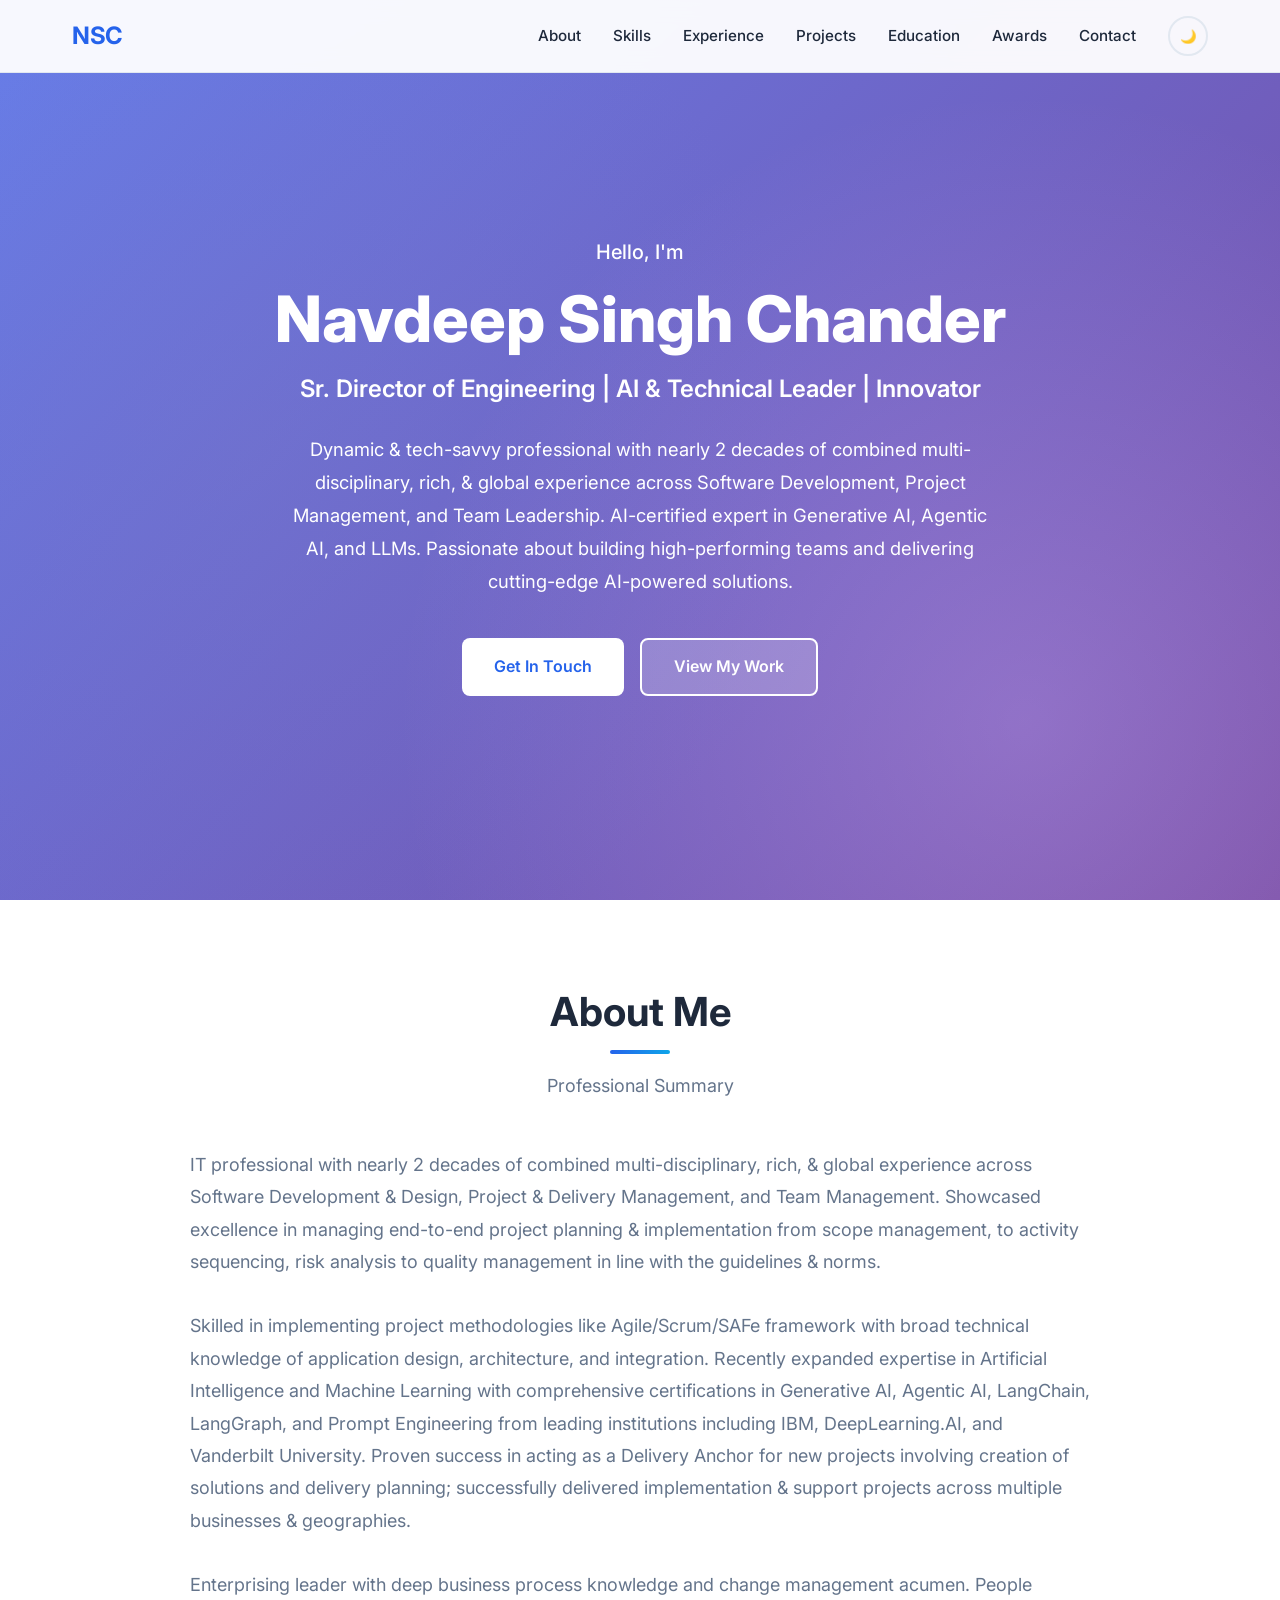
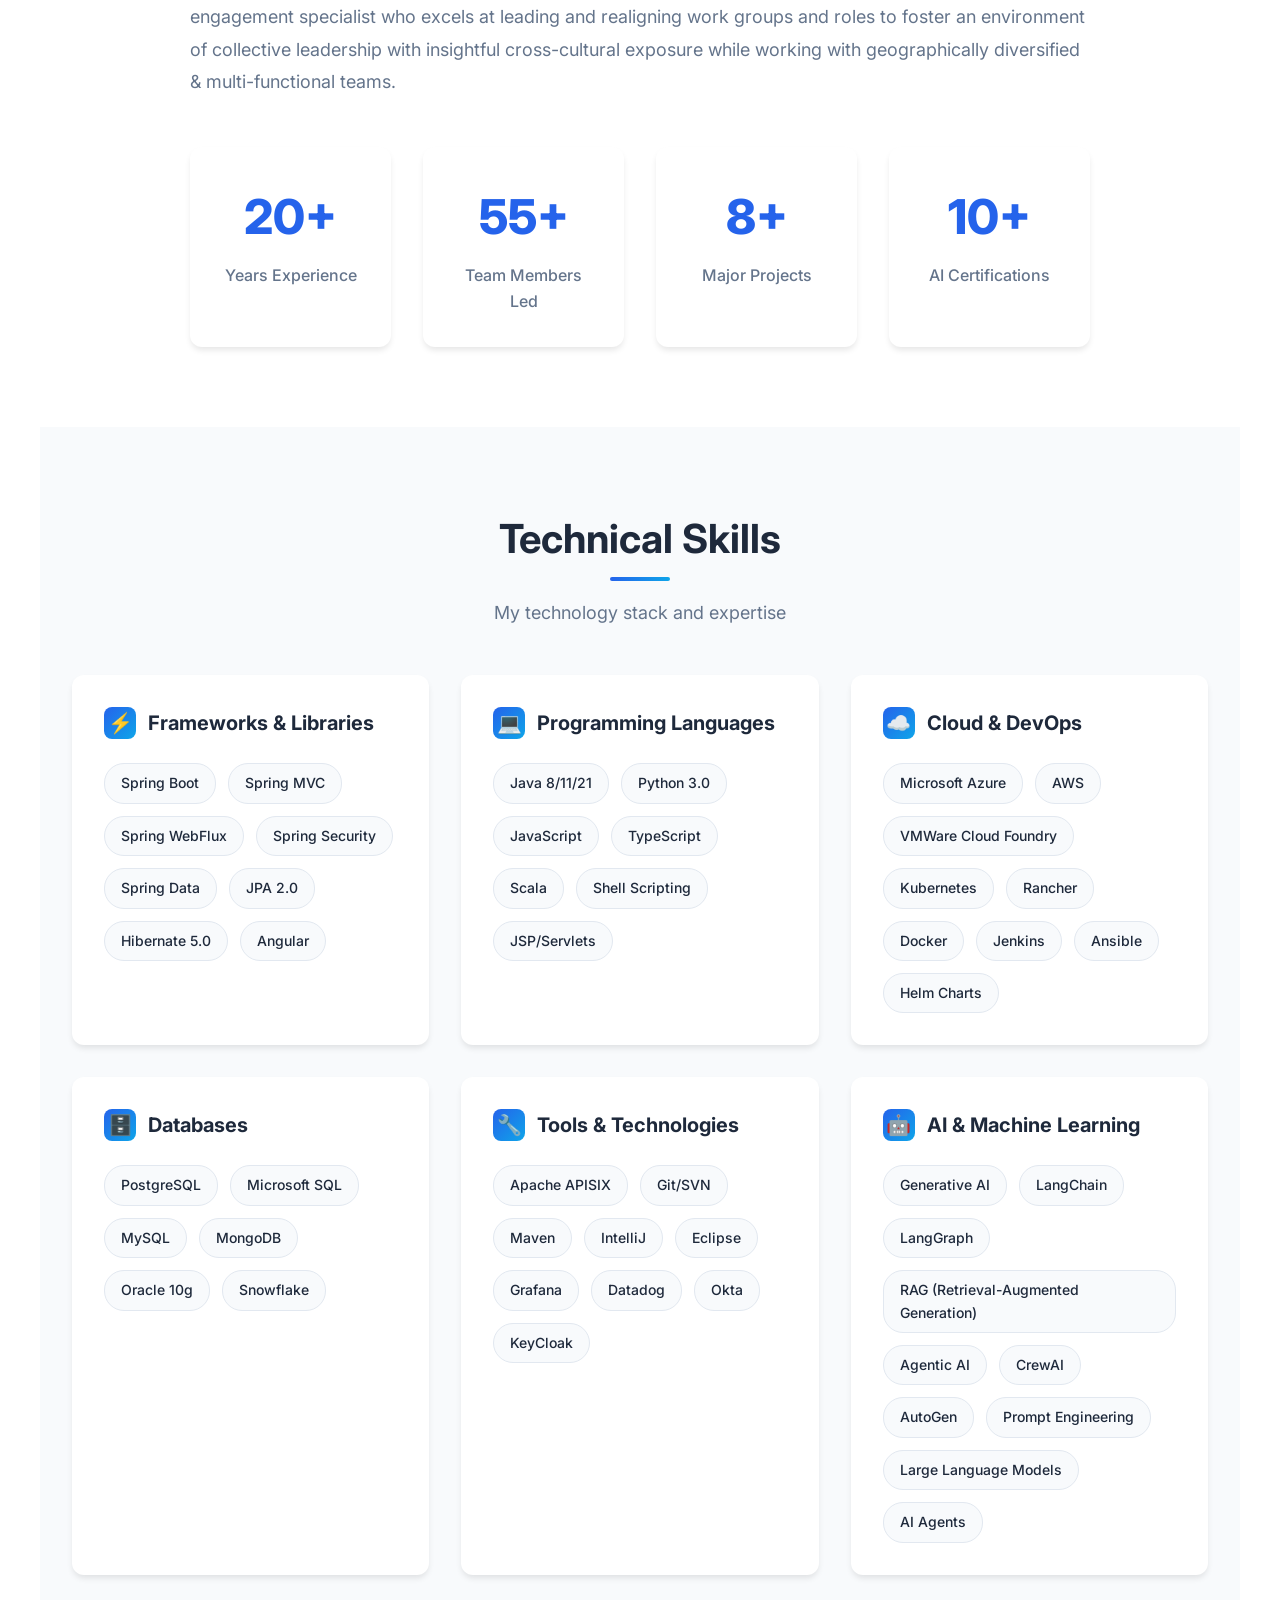
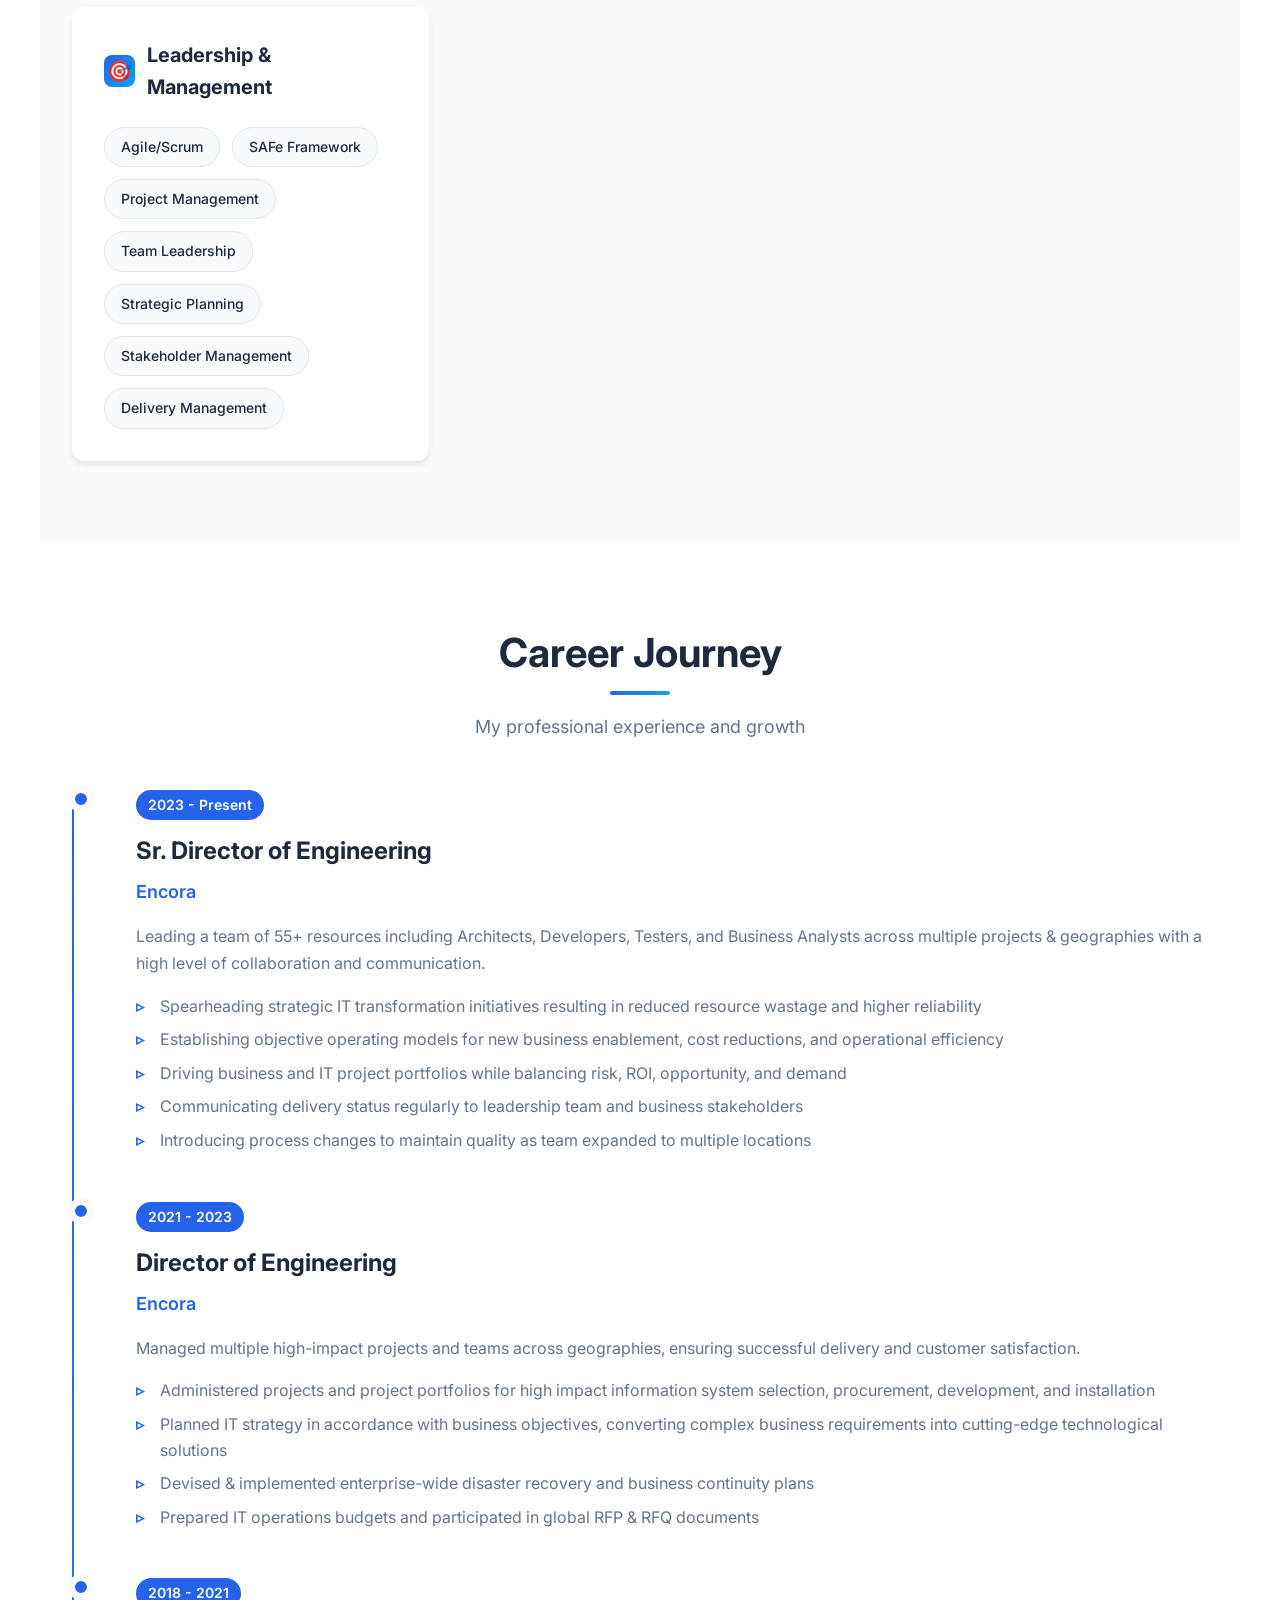
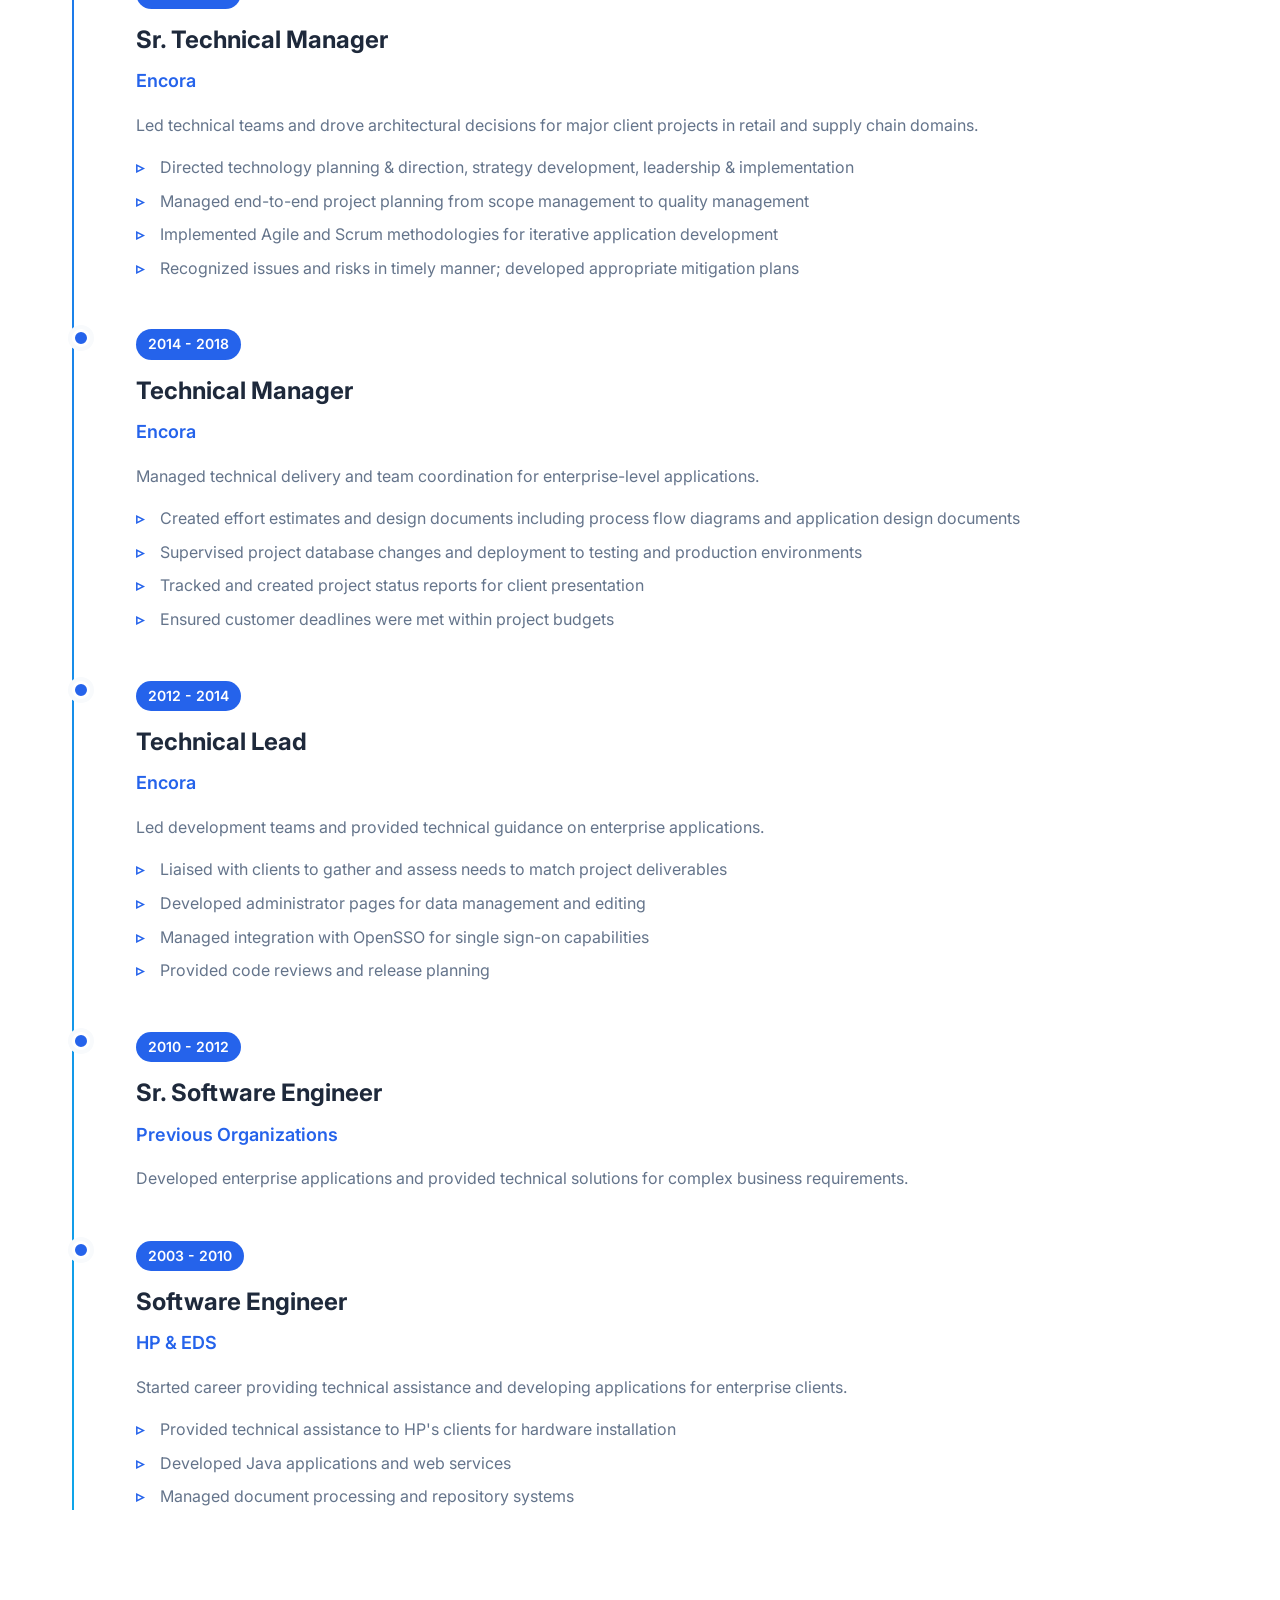
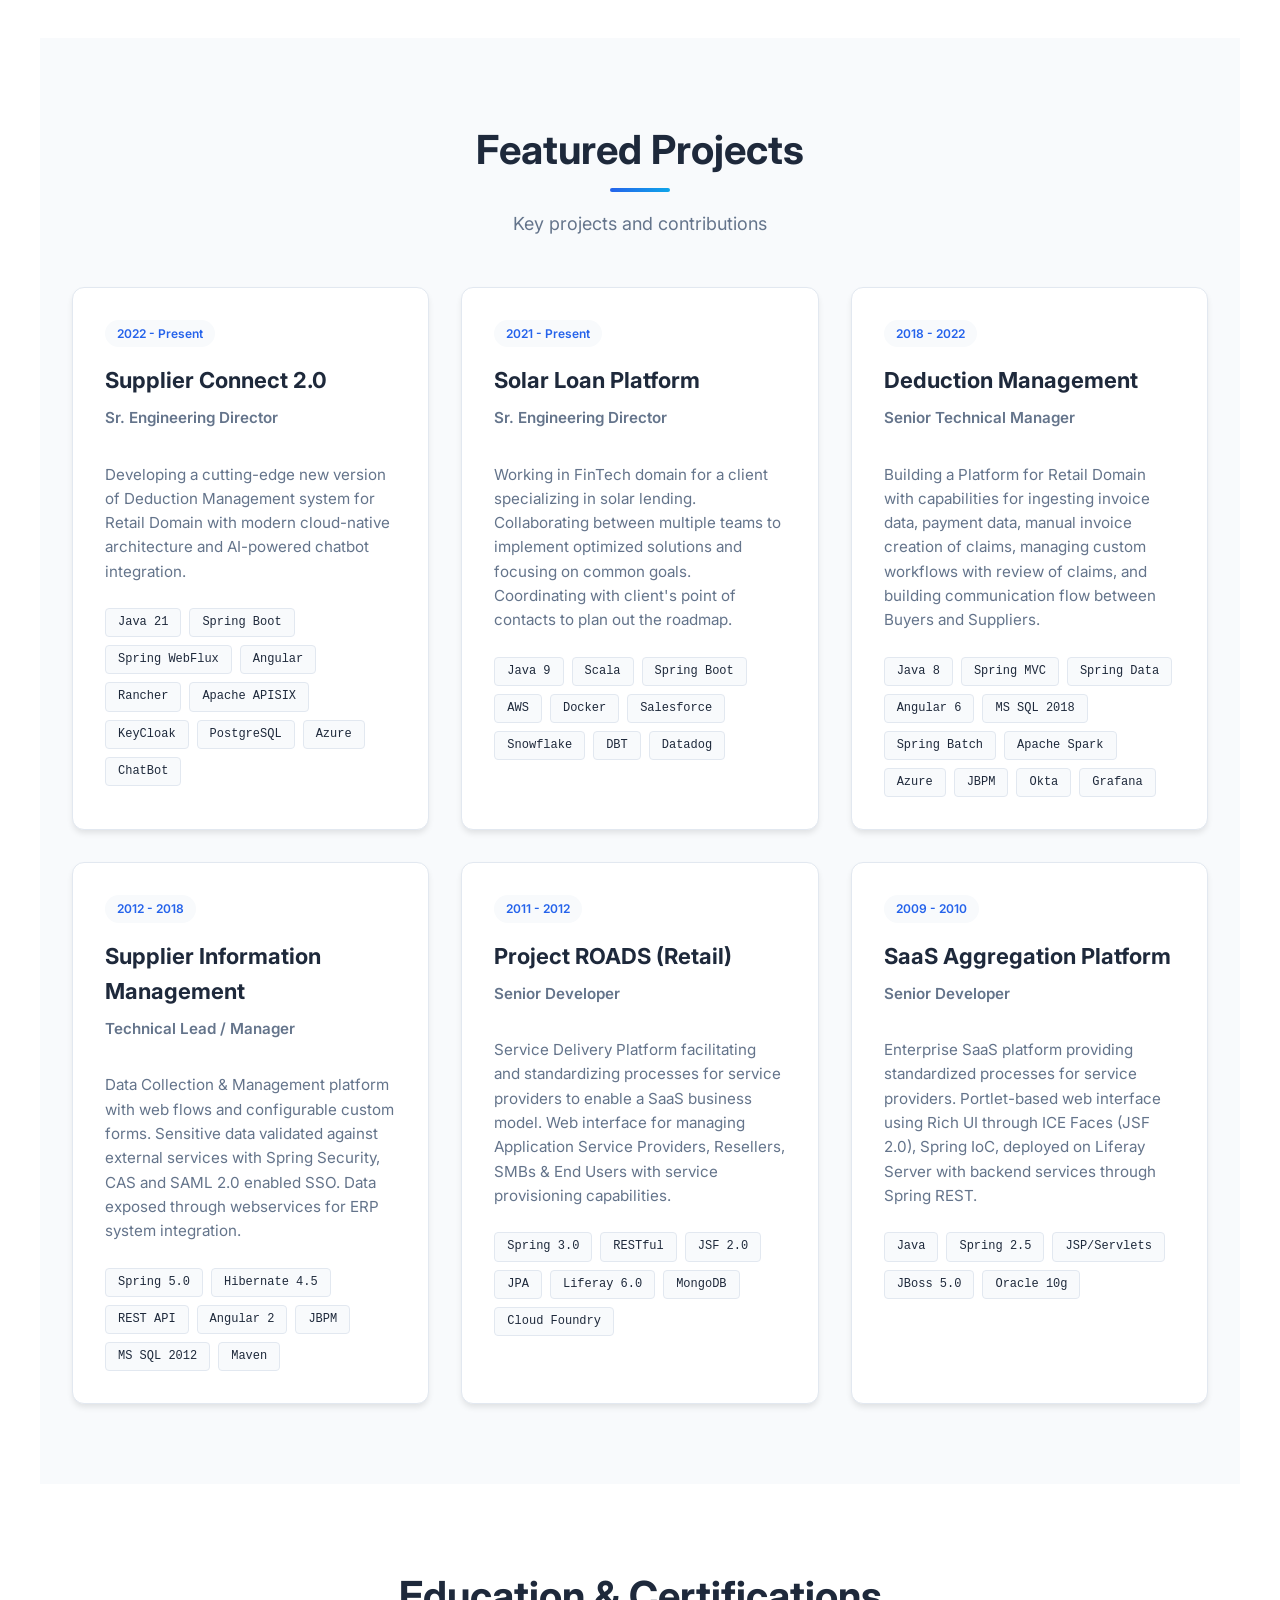
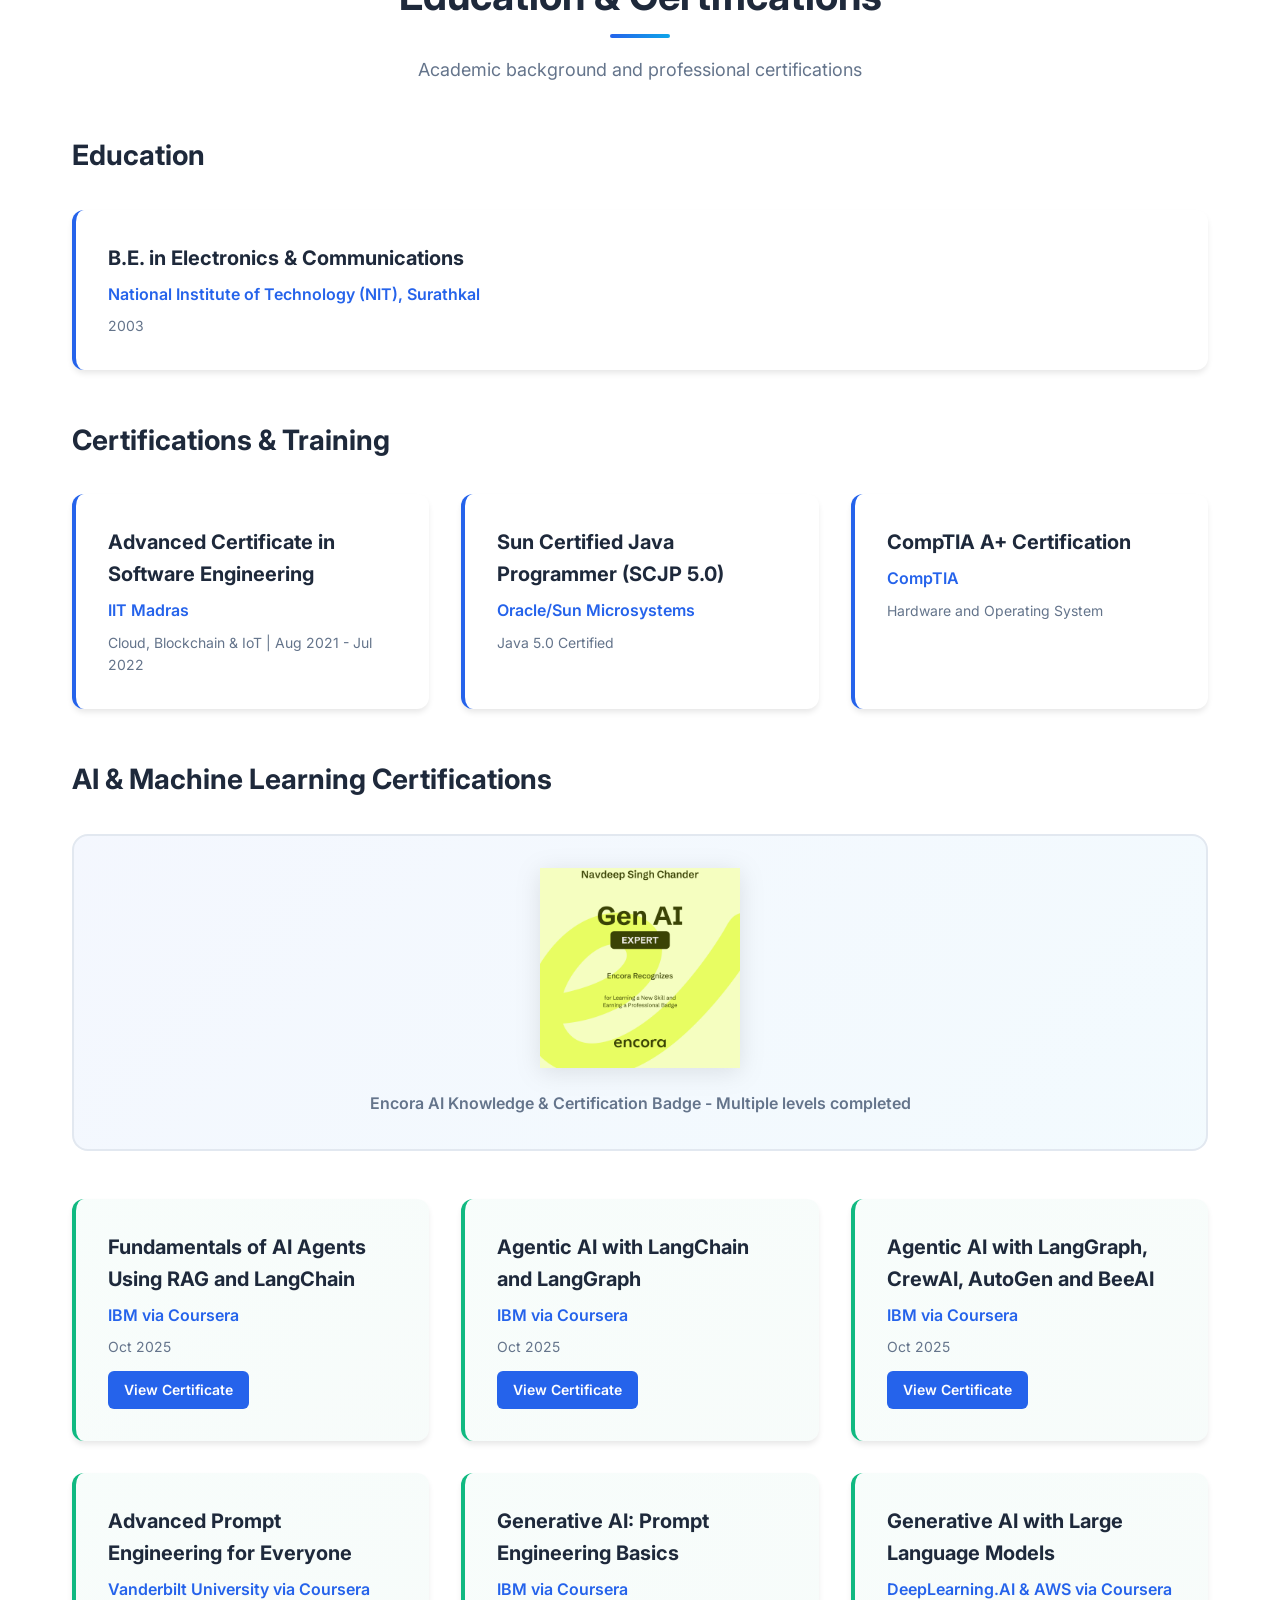
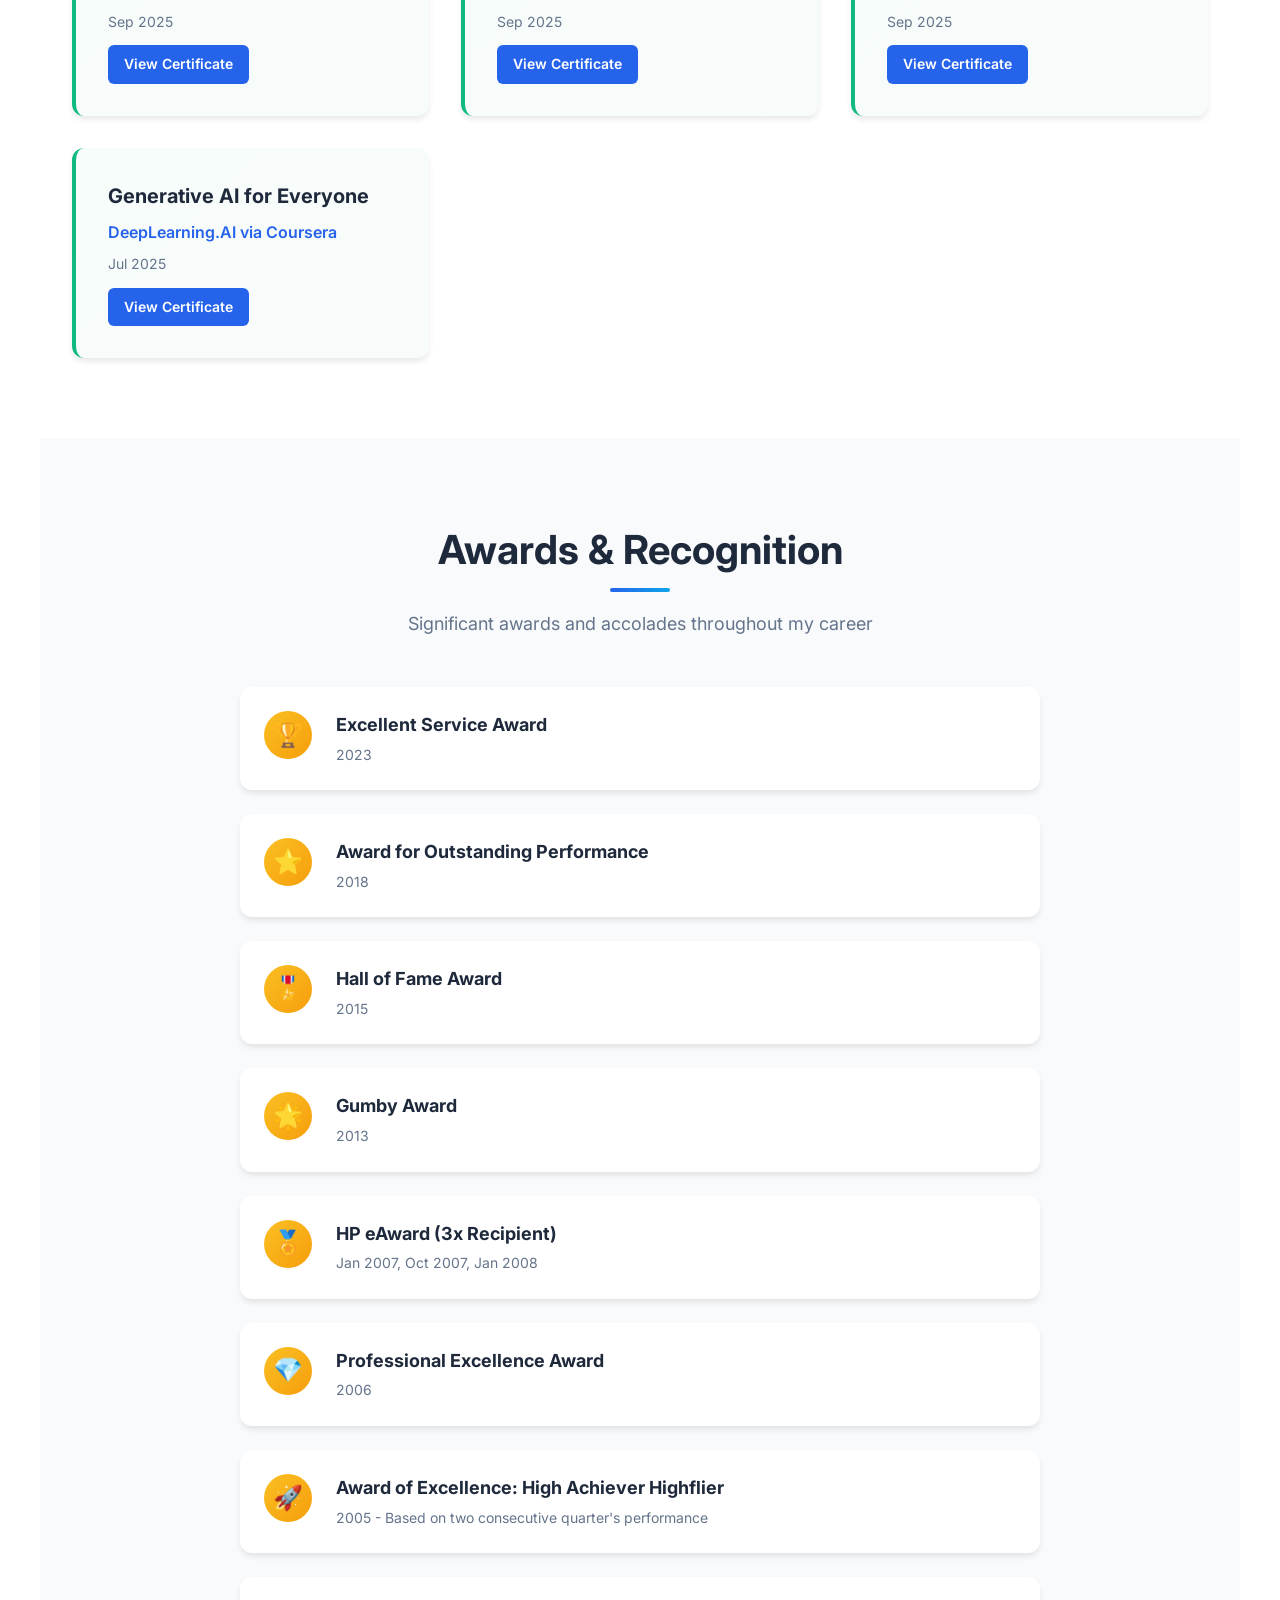
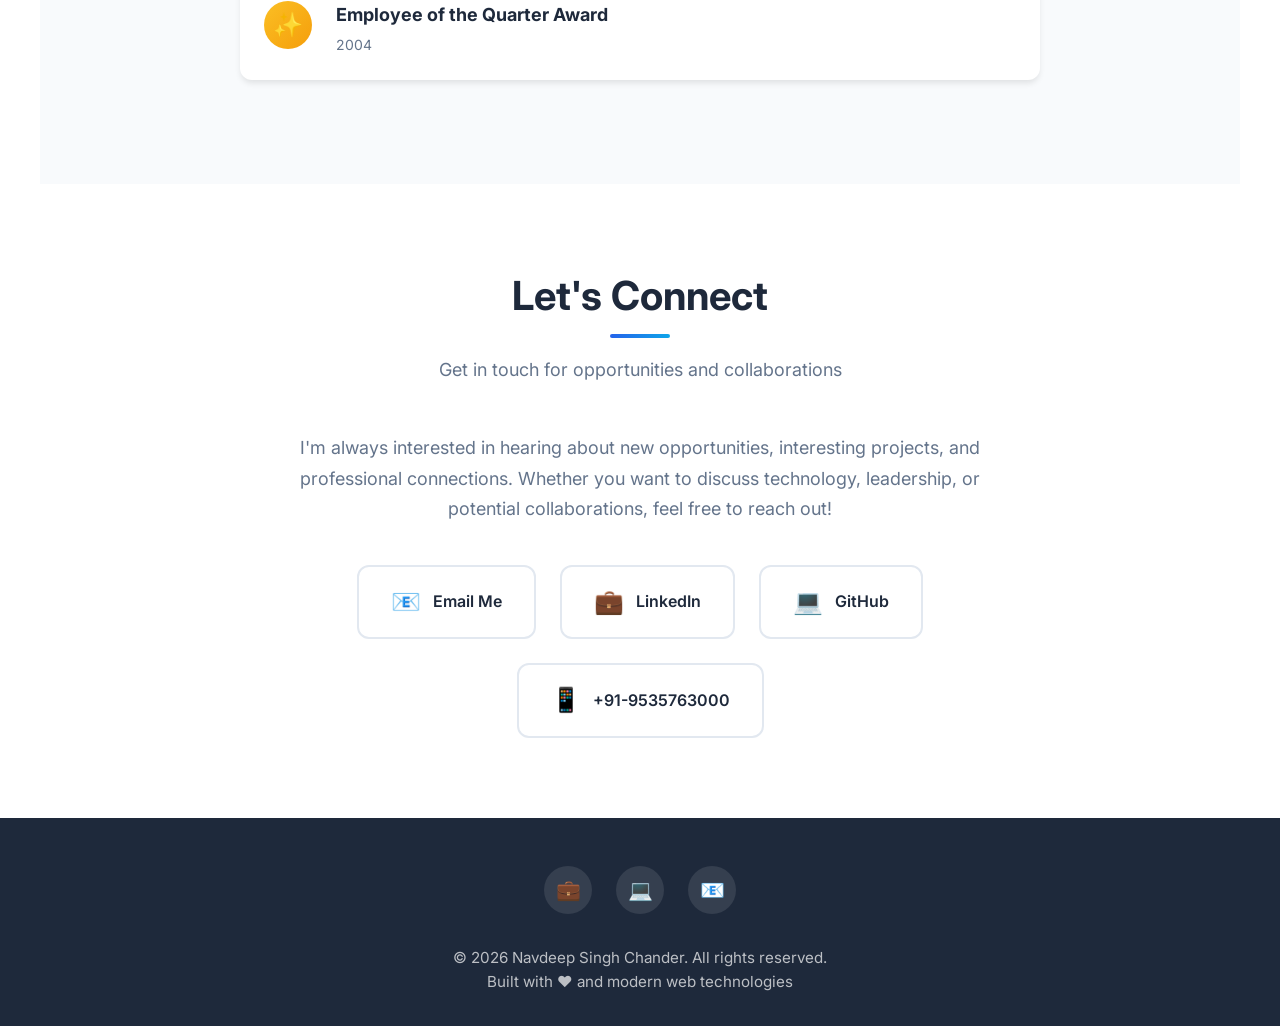
==== index.html @ ff4ab5f6 "Added" ====
<!DOCTYPE html>
<html lang="en">
<head>
    <meta charset="UTF-8">
    <meta name="viewport" content="width=device-width, initial-scale=1.0">
    <meta name="description" content="Navdeep Singh Chander - Sr. Director of Engineering with 20+ years of experience in Software Development, Project Management, and Team Leadership">
    <meta name="keywords" content="Navdeep Singh Chander, Software Engineering, Project Management, Java, Spring Boot, Cloud Architecture, Team Leadership">
    <meta name="author" content="Navdeep Singh Chander">
    <meta property="og:title" content="Navdeep Singh Chander - Sr. Director of Engineering">
    <meta property="og:description" content="IT professional with nearly 2 decades of combined multi-disciplinary, rich, & global experience">
    <meta property="og:type" content="website">
    <meta property="og:url" content="https://nchand02.github.io/bio/">
    
    <title>Navdeep Singh Chander | Sr. Director of Engineering</title>
    
    <!-- Google Fonts -->
    <link rel="preconnect" href="https://fonts.googleapis.com">
    <link rel="preconnect" href="https://fonts.gstatic.com" crossorigin>
    <link href="https://fonts.googleapis.com/css2?family=Inter:wght@400;500;600;700;800&display=swap" rel="stylesheet">
    
    <!-- Styles -->
    <link rel="stylesheet" href="styles.css">
    
    <!-- Favicon -->
    <link rel="icon" type="image/svg+xml" href="data:image/svg+xml,<svg xmlns='http://www.w3.org/2000/svg' viewBox='0 0 100 100'><text y='.9em' font-size='90'>👨‍💻</text></svg>">
</head>
<body>
    <!-- Navigation -->
    <nav class="navbar">
        <div class="nav-container">
            <a href="#home" class="nav-brand">NSC</a>
            <ul class="nav-menu">
                <li><a href="#about" class="nav-link">About</a></li>
                <li><a href="#skills" class="nav-link">Skills</a></li>
                <li><a href="#experience" class="nav-link">Experience</a></li>
                <li><a href="#projects" class="nav-link">Projects</a></li>
                <li><a href="#education" class="nav-link">Education</a></li>
                <li><a href="#awards" class="nav-link">Awards</a></li>
                <li><a href="#contact" class="nav-link">Contact</a></li>
                <li><button class="theme-toggle" aria-label="Toggle dark mode">🌙</button></li>
            </ul>
            <button class="mobile-menu-toggle" aria-label="Toggle mobile menu">☰</button>
        </div>
    </nav>

    <!-- Hero Section -->
    <section id="home" class="hero">
        <div class="hero-content">
            <p class="hero-greeting">Hello, I'm</p>
            <h1 class="hero-title">Navdeep Singh Chander</h1>
            <p class="hero-subtitle">Sr. Director of Engineering | AI & Technical Leader | Innovator</p>
            <p class="hero-description">
                Dynamic & tech-savvy professional with nearly 2 decades of combined multi-disciplinary, rich, & global experience across Software Development, Project Management, and Team Leadership. AI-certified expert in Generative AI, Agentic AI, and LLMs. Passionate about building high-performing teams and delivering cutting-edge AI-powered solutions.
            </p>
            <div class="hero-cta">
                <a href="#contact" class="btn btn-primary">Get In Touch</a>
                <a href="#projects" class="btn btn-secondary">View My Work</a>
            </div>
        </div>
    </section>

    <!-- About Section -->
    <section id="about" class="section">
        <div class="section-header">
            <h2 class="section-title">About Me</h2>
            <p class="section-subtitle">Professional Summary</p>
        </div>
        <div class="about-content">
            <p class="about-text">
                IT professional with nearly 2 decades of combined multi-disciplinary, rich, & global experience across Software Development & Design, Project & Delivery Management, and Team Management. Showcased excellence in managing end-to-end project planning & implementation from scope management, to activity sequencing, risk analysis to quality management in line with the guidelines & norms.
            </p>
            <p class="about-text">
                Skilled in implementing project methodologies like Agile/Scrum/SAFe framework with broad technical knowledge of application design, architecture, and integration. Recently expanded expertise in Artificial Intelligence and Machine Learning with comprehensive certifications in Generative AI, Agentic AI, LangChain, LangGraph, and Prompt Engineering from leading institutions including IBM, DeepLearning.AI, and Vanderbilt University. Proven success in acting as a Delivery Anchor for new projects involving creation of solutions and delivery planning; successfully delivered implementation & support projects across multiple businesses & geographies.
            </p>
            <p class="about-text">
                Enterprising leader with deep business process knowledge and change management acumen. People engagement specialist who excels at leading and realigning work groups and roles to foster an environment of collective leadership with insightful cross-cultural exposure while working with geographically diversified & multi-functional teams.
            </p>
            
            <div class="stats-grid">
                <div class="stat-card">
                    <span class="stat-number">20+</span>
                    <span class="stat-label">Years Experience</span>
                </div>
                <div class="stat-card">
                    <span class="stat-number">55+</span>
                    <span class="stat-label">Team Members Led</span>
                </div>
                <div class="stat-card">
                    <span class="stat-number">8+</span>
                    <span class="stat-label">Major Projects</span>
                </div>
                <div class="stat-card">
                    <span class="stat-number">10+</span>
                    <span class="stat-label">AI Certifications</span>
                </div>
            </div>
        </div>
    </section>

    <!-- Skills Section -->
    <section id="skills" class="section section-alt">
        <div class="section-header">
            <h2 class="section-title">Technical Skills</h2>
            <p class="section-subtitle">My technology stack and expertise</p>
        </div>
        <div class="skills-grid">
            <div class="skill-category">
                <h3 class="skill-category-title">
                    <span class="skill-category-icon">⚡</span>
                    Frameworks & Libraries
                </h3>
                <div class="skill-list">
                    <span class="skill-tag">Spring Boot</span>
                    <span class="skill-tag">Spring MVC</span>
                    <span class="skill-tag">Spring WebFlux</span>
                    <span class="skill-tag">Spring Security</span>
                    <span class="skill-tag">Spring Data</span>
                    <span class="skill-tag">JPA 2.0</span>
                    <span class="skill-tag">Hibernate 5.0</span>
                    <span class="skill-tag">Angular</span>
                </div>
            </div>
            
            <div class="skill-category">
                <h3 class="skill-category-title">
                    <span class="skill-category-icon">💻</span>
                    Programming Languages
                </h3>
                <div class="skill-list">
                    <span class="skill-tag">Java 8/11/21</span>
                    <span class="skill-tag">Python 3.0</span>
                    <span class="skill-tag">JavaScript</span>
                    <span class="skill-tag">TypeScript</span>
                    <span class="skill-tag">Scala</span>
                    <span class="skill-tag">Shell Scripting</span>
                    <span class="skill-tag">JSP/Servlets</span>
                </div>
            </div>
            
            <div class="skill-category">
                <h3 class="skill-category-title">
                    <span class="skill-category-icon">☁️</span>
                    Cloud & DevOps
                </h3>
                <div class="skill-list">
                    <span class="skill-tag">Microsoft Azure</span>
                    <span class="skill-tag">AWS</span>
                    <span class="skill-tag">VMWare Cloud Foundry</span>
                    <span class="skill-tag">Kubernetes</span>
                    <span class="skill-tag">Rancher</span>
                    <span class="skill-tag">Docker</span>
                    <span class="skill-tag">Jenkins</span>
                    <span class="skill-tag">Ansible</span>
                    <span class="skill-tag">Helm Charts</span>
                </div>
            </div>
            
            <div class="skill-category">
                <h3 class="skill-category-title">
                    <span class="skill-category-icon">🗄️</span>
                    Databases
                </h3>
                <div class="skill-list">
                    <span class="skill-tag">PostgreSQL</span>
                    <span class="skill-tag">Microsoft SQL</span>
                    <span class="skill-tag">MySQL</span>
                    <span class="skill-tag">MongoDB</span>
                    <span class="skill-tag">Oracle 10g</span>
                    <span class="skill-tag">Snowflake</span>
                </div>
            </div>
            
            <div class="skill-category">
                <h3 class="skill-category-title">
                    <span class="skill-category-icon">🔧</span>
                    Tools & Technologies
                </h3>
                <div class="skill-list">
                    <span class="skill-tag">Apache APISIX</span>
                    <span class="skill-tag">Git/SVN</span>
                    <span class="skill-tag">Maven</span>
                    <span class="skill-tag">IntelliJ</span>
                    <span class="skill-tag">Eclipse</span>
                    <span class="skill-tag">Grafana</span>
                    <span class="skill-tag">Datadog</span>
                    <span class="skill-tag">Okta</span>
                    <span class="skill-tag">KeyCloak</span>
                </div>
            </div>
            
            <div class="skill-category">
                <h3 class="skill-category-title">
                    <span class="skill-category-icon">🤖</span>
                    AI & Machine Learning
                </h3>
                <div class="skill-list">
                    <span class="skill-tag">Generative AI</span>
                    <span class="skill-tag">LangChain</span>
                    <span class="skill-tag">LangGraph</span>
                    <span class="skill-tag">RAG (Retrieval-Augmented Generation)</span>
                    <span class="skill-tag">Agentic AI</span>
                    <span class="skill-tag">CrewAI</span>
                    <span class="skill-tag">AutoGen</span>
                    <span class="skill-tag">Prompt Engineering</span>
                    <span class="skill-tag">Large Language Models</span>
                    <span class="skill-tag">AI Agents</span>
                </div>
            </div>
            
            <div class="skill-category">
                <h3 class="skill-category-title">
                    <span class="skill-category-icon">🎯</span>
                    Leadership & Management
                </h3>
                <div class="skill-list">
                    <span class="skill-tag">Agile/Scrum</span>
                    <span class="skill-tag">SAFe Framework</span>
                    <span class="skill-tag">Project Management</span>
                    <span class="skill-tag">Team Leadership</span>
                    <span class="skill-tag">Strategic Planning</span>
                    <span class="skill-tag">Stakeholder Management</span>
                    <span class="skill-tag">Delivery Management</span>
                </div>
            </div>
        </div>
    </section>

    <!-- Experience Section -->
    <section id="experience" class="section">
        <div class="section-header">
            <h2 class="section-title">Career Journey</h2>
            <p class="section-subtitle">My professional experience and growth</p>
        </div>
        <div class="experience-timeline">
            <div class="experience-item">
                <span class="experience-period">2023 - Present</span>
                <h3 class="experience-title">Sr. Director of Engineering</h3>
                <p class="experience-company">Encora</p>
                <p class="experience-description">
                    Leading a team of 55+ resources including Architects, Developers, Testers, and Business Analysts across multiple projects & geographies with a high level of collaboration and communication.
                </p>
                <ul class="experience-highlights">
                    <li>Spearheading strategic IT transformation initiatives resulting in reduced resource wastage and higher reliability</li>
                    <li>Establishing objective operating models for new business enablement, cost reductions, and operational efficiency</li>
                    <li>Driving business and IT project portfolios while balancing risk, ROI, opportunity, and demand</li>
                    <li>Communicating delivery status regularly to leadership team and business stakeholders</li>
                    <li>Introducing process changes to maintain quality as team expanded to multiple locations</li>
                </ul>
            </div>
            
            <div class="experience-item">
                <span class="experience-period">2021 - 2023</span>
                <h3 class="experience-title">Director of Engineering</h3>
                <p class="experience-company">Encora</p>
                <p class="experience-description">
                    Managed multiple high-impact projects and teams across geographies, ensuring successful delivery and customer satisfaction.
                </p>
                <ul class="experience-highlights">
                    <li>Administered projects and project portfolios for high impact information system selection, procurement, development, and installation</li>
                    <li>Planned IT strategy in accordance with business objectives, converting complex business requirements into cutting-edge technological solutions</li>
                    <li>Devised & implemented enterprise-wide disaster recovery and business continuity plans</li>
                    <li>Prepared IT operations budgets and participated in global RFP & RFQ documents</li>
                </ul>
            </div>
            
            <div class="experience-item">
                <span class="experience-period">2018 - 2021</span>
                <h3 class="experience-title">Sr. Technical Manager</h3>
                <p class="experience-company">Encora</p>
                <p class="experience-description">
                    Led technical teams and drove architectural decisions for major client projects in retail and supply chain domains.
                </p>
                <ul class="experience-highlights">
                    <li>Directed technology planning & direction, strategy development, leadership & implementation</li>
                    <li>Managed end-to-end project planning from scope management to quality management</li>
                    <li>Implemented Agile and Scrum methodologies for iterative application development</li>
                    <li>Recognized issues and risks in timely manner; developed appropriate mitigation plans</li>
                </ul>
            </div>
            
            <div class="experience-item">
                <span class="experience-period">2014 - 2018</span>
                <h3 class="experience-title">Technical Manager</h3>
                <p class="experience-company">Encora</p>
                <p class="experience-description">
                    Managed technical delivery and team coordination for enterprise-level applications.
                </p>
                <ul class="experience-highlights">
                    <li>Created effort estimates and design documents including process flow diagrams and application design documents</li>
                    <li>Supervised project database changes and deployment to testing and production environments</li>
                    <li>Tracked and created project status reports for client presentation</li>
                    <li>Ensured customer deadlines were met within project budgets</li>
                </ul>
            </div>
            
            <div class="experience-item">
                <span class="experience-period">2012 - 2014</span>
                <h3 class="experience-title">Technical Lead</h3>
                <p class="experience-company">Encora</p>
                <p class="experience-description">
                    Led development teams and provided technical guidance on enterprise applications.
                </p>
                <ul class="experience-highlights">
                    <li>Liaised with clients to gather and assess needs to match project deliverables</li>
                    <li>Developed administrator pages for data management and editing</li>
                    <li>Managed integration with OpenSSO for single sign-on capabilities</li>
                    <li>Provided code reviews and release planning</li>
                </ul>
            </div>
            
            <div class="experience-item">
                <span class="experience-period">2010 - 2012</span>
                <h3 class="experience-title">Sr. Software Engineer</h3>
                <p class="experience-company">Previous Organizations</p>
                <p class="experience-description">
                    Developed enterprise applications and provided technical solutions for complex business requirements.
                </p>
            </div>
            
            <div class="experience-item">
                <span class="experience-period">2003 - 2010</span>
                <h3 class="experience-title">Software Engineer</h3>
                <p class="experience-company">HP & EDS</p>
                <p class="experience-description">
                    Started career providing technical assistance and developing applications for enterprise clients.
                </p>
                <ul class="experience-highlights">
                    <li>Provided technical assistance to HP's clients for hardware installation</li>
                    <li>Developed Java applications and web services</li>
                    <li>Managed document processing and repository systems</li>
                </ul>
            </div>
        </div>
    </section>

    <!-- Projects Section -->
    <section id="projects" class="section section-alt">
        <div class="section-header">
            <h2 class="section-title">Featured Projects</h2>
            <p class="section-subtitle">Key projects and contributions</p>
        </div>
        <div class="projects-grid">
            <div class="project-card">
                <div class="project-header">
                    <span class="project-period">2022 - Present</span>
                    <h3 class="project-title">Supplier Connect 2.0</h3>
                    <p class="project-role">Sr. Engineering Director</p>
                </div>
                <div class="project-description">
                    Developing a cutting-edge new version of Deduction Management system for Retail Domain with modern cloud-native architecture and AI-powered chatbot integration.
                </div>
                <div class="project-tech">
                    <span class="tech-badge">Java 21</span>
                    <span class="tech-badge">Spring Boot</span>
                    <span class="tech-badge">Spring WebFlux</span>
                    <span class="tech-badge">Angular</span>
                    <span class="tech-badge">Rancher</span>
                    <span class="tech-badge">Apache APISIX</span>
                    <span class="tech-badge">KeyCloak</span>
                    <span class="tech-badge">PostgreSQL</span>
                    <span class="tech-badge">Azure</span>
                    <span class="tech-badge">ChatBot</span>
                </div>
            </div>
            
            <div class="project-card">
                <div class="project-header">
                    <span class="project-period">2021 - Present</span>
                    <h3 class="project-title">Solar Loan Platform</h3>
                    <p class="project-role">Sr. Engineering Director</p>
                </div>
                <div class="project-description">
                    Working in FinTech domain for a client specializing in solar lending. Collaborating between multiple teams to implement optimized solutions and focusing on common goals. Coordinating with client's point of contacts to plan out the roadmap.
                </div>
                <div class="project-tech">
                    <span class="tech-badge">Java 9</span>
                    <span class="tech-badge">Scala</span>
                    <span class="tech-badge">Spring Boot</span>
                    <span class="tech-badge">AWS</span>
                    <span class="tech-badge">Docker</span>
                    <span class="tech-badge">Salesforce</span>
                    <span class="tech-badge">Snowflake</span>
                    <span class="tech-badge">DBT</span>
                    <span class="tech-badge">Datadog</span>
                </div>
            </div>
            
            <div class="project-card">
                <div class="project-header">
                    <span class="project-period">2018 - 2022</span>
                    <h3 class="project-title">Deduction Management</h3>
                    <p class="project-role">Senior Technical Manager</p>
                </div>
                <div class="project-description">
                    Building a Platform for Retail Domain with capabilities for ingesting invoice data, payment data, manual invoice creation of claims, managing custom workflows with review of claims, and building communication flow between Buyers and Suppliers.
                </div>
                <div class="project-tech">
                    <span class="tech-badge">Java 8</span>
                    <span class="tech-badge">Spring MVC</span>
                    <span class="tech-badge">Spring Data</span>
                    <span class="tech-badge">Angular 6</span>
                    <span class="tech-badge">MS SQL 2018</span>
                    <span class="tech-badge">Spring Batch</span>
                    <span class="tech-badge">Apache Spark</span>
                    <span class="tech-badge">Azure</span>
                    <span class="tech-badge">JBPM</span>
                    <span class="tech-badge">Okta</span>
                    <span class="tech-badge">Grafana</span>
                </div>
            </div>
            
            <div class="project-card">
                <div class="project-header">
                    <span class="project-period">2012 - 2018</span>
                    <h3 class="project-title">Supplier Information Management</h3>
                    <p class="project-role">Technical Lead / Manager</p>
                </div>
                <div class="project-description">
                    Data Collection & Management platform with web flows and configurable custom forms. Sensitive data validated against external services with Spring Security, CAS and SAML 2.0 enabled SSO. Data exposed through webservices for ERP system integration.
                </div>
                <div class="project-tech">
                    <span class="tech-badge">Spring 5.0</span>
                    <span class="tech-badge">Hibernate 4.5</span>
                    <span class="tech-badge">REST API</span>
                    <span class="tech-badge">Angular 2</span>
                    <span class="tech-badge">JBPM</span>
                    <span class="tech-badge">MS SQL 2012</span>
                    <span class="tech-badge">Maven</span>
                </div>
            </div>
            
            <div class="project-card">
                <div class="project-header">
                    <span class="project-period">2011 - 2012</span>
                    <h3 class="project-title">Project ROADS (Retail)</h3>
                    <p class="project-role">Senior Developer</p>
                </div>
                <div class="project-description">
                    Service Delivery Platform facilitating and standardizing processes for service providers to enable a SaaS business model. Web interface for managing Application Service Providers, Resellers, SMBs & End Users with service provisioning capabilities.
                </div>
                <div class="project-tech">
                    <span class="tech-badge">Spring 3.0</span>
                    <span class="tech-badge">RESTful</span>
                    <span class="tech-badge">JSF 2.0</span>
                    <span class="tech-badge">JPA</span>
                    <span class="tech-badge">Liferay 6.0</span>
                    <span class="tech-badge">MongoDB</span>
                    <span class="tech-badge">Cloud Foundry</span>
                </div>
            </div>
            
            <div class="project-card">
                <div class="project-header">
                    <span class="project-period">2009 - 2010</span>
                    <h3 class="project-title">SaaS Aggregation Platform</h3>
                    <p class="project-role">Senior Developer</p>
                </div>
                <div class="project-description">
                    Enterprise SaaS platform providing standardized processes for service providers. Portlet-based web interface using Rich UI through ICE Faces (JSF 2.0), Spring IoC, deployed on Liferay Server with backend services through Spring REST.
                </div>
                <div class="project-tech">
                    <span class="tech-badge">Java</span>
                    <span class="tech-badge">Spring 2.5</span>
                    <span class="tech-badge">JSP/Servlets</span>
                    <span class="tech-badge">JBoss 5.0</span>
                    <span class="tech-badge">Oracle 10g</span>
                </div>
            </div>
        </div>
    </section>

    <!-- Education & Certifications Section -->
    <section id="education" class="section">
        <div class="section-header">
            <h2 class="section-title">Education & Certifications</h2>
            <p class="section-subtitle">Academic background and professional certifications</p>
        </div>
        
        <h3 style="font-size: 1.75rem; margin-bottom: 2rem; color: var(--text-primary);">Education</h3>
        <div class="education-grid">
            <div class="education-card">
                <h4 class="education-degree">B.E. in Electronics & Communications</h4>
                <p class="education-school">National Institute of Technology (NIT), Surathkal</p>
                <p class="education-year">2003</p>
            </div>
        </div>
        
        <h3 style="font-size: 1.75rem; margin: 3rem 0 2rem; color: var(--text-primary);">Certifications & Training</h3>
        <div class="certifications-grid">
            <div class="certification-card">
                <h4 class="certification-name">Advanced Certificate in Software Engineering</h4>
                <p class="certification-issuer">IIT Madras</p>
                <p class="certification-year">Cloud, Blockchain & IoT | Aug 2021 - Jul 2022</p>
            </div>
            
            <div class="certification-card">
                <h4 class="certification-name">Sun Certified Java Programmer (SCJP 5.0)</h4>
                <p class="certification-issuer">Oracle/Sun Microsystems</p>
                <p class="certification-year">Java 5.0 Certified</p>
            </div>
            
            <div class="certification-card">
                <h4 class="certification-name">CompTIA A+ Certification</h4>
                <p class="certification-issuer">CompTIA</p>
                <p class="certification-year">Hardware and Operating System</p>
            </div>
        </div>
        
        <h3 style="font-size: 1.75rem; margin: 3rem 0 2rem; color: var(--text-primary);">AI & Machine Learning Certifications</h3>
        <div class="ai-certifications-section">
            <div class="encora-badge-container">
                <img src="badge/badge.png" alt="Encora AI Badge" class="encora-badge">
                <p class="badge-description">Encora AI Knowledge & Certification Badge - Multiple levels completed</p>
            </div>
            
            <div class="certifications-grid">
                <div class="certification-card ai-cert">
                    <h4 class="certification-name">Fundamentals of AI Agents Using RAG and LangChain</h4>
                    <p class="certification-issuer">IBM via Coursera</p>
                    <p class="certification-year">Oct 2025</p>
                    <a href="certificates/Coursera 2PLJMHN33EVN.pdf" target="_blank" class="cert-link">View Certificate</a>
                </div>
                
                <div class="certification-card ai-cert">
                    <h4 class="certification-name">Agentic AI with LangChain and LangGraph</h4>
                    <p class="certification-issuer">IBM via Coursera</p>
                    <p class="certification-year">Oct 2025</p>
                    <a href="certificates/Coursera IGXCFKOO3ESI.pdf" target="_blank" class="cert-link">View Certificate</a>
                </div>
                
                <div class="certification-card ai-cert">
                    <h4 class="certification-name">Agentic AI with LangGraph, CrewAI, AutoGen and BeeAI</h4>
                    <p class="certification-issuer">IBM via Coursera</p>
                    <p class="certification-year">Oct 2025</p>
                    <a href="certificates/Coursera R9VYTB844PWS.pdf" target="_blank" class="cert-link">View Certificate</a>
                </div>
                
                <div class="certification-card ai-cert">
                    <h4 class="certification-name">Advanced Prompt Engineering for Everyone</h4>
                    <p class="certification-issuer">Vanderbilt University via Coursera</p>
                    <p class="certification-year">Sep 2025</p>
                    <a href="certificates/Coursera 6H6WG3HR0CJG.pdf" target="_blank" class="cert-link">View Certificate</a>
                </div>
                
                <div class="certification-card ai-cert">
                    <h4 class="certification-name">Generative AI: Prompt Engineering Basics</h4>
                    <p class="certification-issuer">IBM via Coursera</p>
                    <p class="certification-year">Sep 2025</p>
                    <a href="certificates/Coursera TG798X7OD1QX (1).pdf" target="_blank" class="cert-link">View Certificate</a>
                </div>
                
                <div class="certification-card ai-cert">
                    <h4 class="certification-name">Generative AI with Large Language Models</h4>
                    <p class="certification-issuer">DeepLearning.AI & AWS via Coursera</p>
                    <p class="certification-year">Sep 2025</p>
                    <a href="certificates/Coursera CJR91H1B98T3.pdf" target="_blank" class="cert-link">View Certificate</a>
                </div>
                
                <div class="certification-card ai-cert">
                    <h4 class="certification-name">Generative AI for Everyone</h4>
                    <p class="certification-issuer">DeepLearning.AI via Coursera</p>
                    <p class="certification-year">Jul 2025</p>
                    <a href="certificates/Coursera RW4XX1DC3KVI (1).pdf" target="_blank" class="cert-link">View Certificate</a>
                </div>
            </div>
        </div>
    </section>

    <!-- Awards Section -->
    <section id="awards" class="section section-alt">
        <div class="section-header">
            <h2 class="section-title">Awards & Recognition</h2>
            <p class="section-subtitle">Significant awards and accolades throughout my career</p>
        </div>
        <div class="awards-list">
            <div class="award-item">
                <div class="award-icon">🏆</div>
                <div class="award-content">
                    <h4 class="award-title">Excellent Service Award</h4>
                    <p class="award-year">2023</p>
                </div>
            </div>
            
            <div class="award-item">
                <div class="award-icon">⭐</div>
                <div class="award-content">
                    <h4 class="award-title">Award for Outstanding Performance</h4>
                    <p class="award-year">2018</p>
                </div>
            </div>
            
            <div class="award-item">
                <div class="award-icon">🎖️</div>
                <div class="award-content">
                    <h4 class="award-title">Hall of Fame Award</h4>
                    <p class="award-year">2015</p>
                </div>
            </div>
            
            <div class="award-item">
                <div class="award-icon">🌟</div>
                <div class="award-content">
                    <h4 class="award-title">Gumby Award</h4>
                    <p class="award-year">2013</p>
                </div>
            </div>
            
            <div class="award-item">
                <div class="award-icon">🏅</div>
                <div class="award-content">
                    <h4 class="award-title">HP eAward (3x Recipient)</h4>
                    <p class="award-year">Jan 2007, Oct 2007, Jan 2008</p>
                </div>
            </div>
            
            <div class="award-item">
                <div class="award-icon">💎</div>
                <div class="award-content">
                    <h4 class="award-title">Professional Excellence Award</h4>
                    <p class="award-year">2006</p>
                </div>
            </div>
            
            <div class="award-item">
                <div class="award-icon">🚀</div>
                <div class="award-content">
                    <h4 class="award-title">Award of Excellence: High Achiever Highflier</h4>
                    <p class="award-year">2005 - Based on two consecutive quarter's performance</p>
                </div>
            </div>
            
            <div class="award-item">
                <div class="award-icon">✨</div>
                <div class="award-content">
                    <h4 class="award-title">Employee of the Quarter Award</h4>
                    <p class="award-year">2004</p>
                </div>
            </div>
        </div>
    </section>

    <!-- Contact Section -->
    <section id="contact" class="section">
        <div class="section-header">
            <h2 class="section-title">Let's Connect</h2>
            <p class="section-subtitle">Get in touch for opportunities and collaborations</p>
        </div>
        <div class="contact-content">
            <p class="contact-text">
                I'm always interested in hearing about new opportunities, interesting projects, and professional connections. 
                Whether you want to discuss technology, leadership, or potential collaborations, feel free to reach out!
            </p>
            <div class="contact-links">
                <a href="mailto:navdeep.chander@gmail.com" class="contact-link">
                    <span class="contact-icon">📧</span>
                    <span>Email Me</span>
                </a>
                <a href="https://www.linkedin.com/in/navdeepsingh/" target="_blank" rel="noopener noreferrer" class="contact-link">
                    <span class="contact-icon">💼</span>
                    <span>LinkedIn</span>
                </a>
                <a href="https://github.com/nchand02" target="_blank" rel="noopener noreferrer" class="contact-link">
                    <span class="contact-icon">💻</span>
                    <span>GitHub</span>
                </a>
                <a href="tel:+919535763000" class="contact-link">
                    <span class="contact-icon">📱</span>
                    <span>+91-9535763000</span>
                </a>
            </div>
        </div>
    </section>

    <!-- Footer -->
    <footer class="footer">
        <div class="footer-content">
            <div class="footer-social">
                <a href="https://www.linkedin.com/in/navdeepsingh/" target="_blank" rel="noopener noreferrer" class="footer-social-link" aria-label="LinkedIn">
                    💼
                </a>
                <a href="https://github.com/nchand02" target="_blank" rel="noopener noreferrer" class="footer-social-link" aria-label="GitHub">
                    💻
                </a>
                <a href="mailto:navdeep.chander@gmail.com" class="footer-social-link" aria-label="Email">
                    📧
                </a>
            </div>
            <p class="footer-text">
                &copy; <span id="current-year">2024</span> Navdeep Singh Chander. All rights reserved.
                <br>
                Built with ❤️ and modern web technologies
            </p>
        </div>
    </footer>

    <!-- JavaScript -->
    <script src="script.js"></script>
</body>
</html>
---- styles.css ----
/* ===================================
   RESET & BASE STYLES
   =================================== */
* {
    margin: 0;
    padding: 0;
    box-sizing: border-box;
}

:root {
    /* Color Palette - Premium & Professional */
    --primary-color: #2563eb;
    --primary-dark: #1e40af;
    --primary-light: #3b82f6;
    --accent-color: #0ea5e9;
    --text-primary: #1e293b;
    --text-secondary: #64748b;
    --text-light: #94a3b8;
    --bg-primary: #ffffff;
    --bg-secondary: #f8fafc;
    --bg-tertiary: #f1f5f9;
    --border-color: #e2e8f0;
    --shadow-sm: 0 1px 2px 0 rgba(0, 0, 0, 0.05);
    --shadow-md: 0 4px 6px -1px rgba(0, 0, 0, 0.1);
    --shadow-lg: 0 10px 15px -3px rgba(0, 0, 0, 0.1);
    --shadow-xl: 0 20px 25px -5px rgba(0, 0, 0, 0.1);
    
    /* Dark mode colors */
    --dark-bg-primary: #0f172a;
    --dark-bg-secondary: #1e293b;
    --dark-bg-tertiary: #334155;
    --dark-text-primary: #f1f5f9;
    --dark-text-secondary: #cbd5e1;
    --dark-border: #334155;
    
    /* Typography */
    --font-primary: 'Inter', -apple-system, BlinkMacSystemFont, 'Segoe UI', sans-serif;
    --font-mono: 'SF Mono', Monaco, 'Cascadia Code', monospace;
}

html {
    scroll-behavior: smooth;
    font-size: 16px;
}

body {
    font-family: var(--font-primary);
    color: var(--text-primary);
    background-color: var(--bg-primary);
    line-height: 1.6;
    -webkit-font-smoothing: antialiased;
    -moz-osx-font-smoothing: grayscale;
    overflow-x: hidden;
}

body.dark-mode {
    --bg-primary: var(--dark-bg-primary);
    --bg-secondary: var(--dark-bg-secondary);
    --bg-tertiary: var(--dark-bg-tertiary);
    --text-primary: var(--dark-text-primary);
    --text-secondary: var(--dark-text-secondary);
    --border-color: var(--dark-border);
}

/* ===================================
   NAVIGATION
   =================================== */
.navbar {
    position: fixed;
    top: 0;
    left: 0;
    right: 0;
    background: rgba(255, 255, 255, 0.95);
    backdrop-filter: blur(10px);
    z-index: 1000;
    border-bottom: 1px solid var(--border-color);
    transition: all 0.3s ease;
}

body.dark-mode .navbar {
    background: rgba(15, 23, 42, 0.95);
}

.navbar.scrolled {
    box-shadow: var(--shadow-md);
}

.nav-container {
    max-width: 1200px;
    margin: 0 auto;
    padding: 1rem 2rem;
    display: flex;
    justify-content: space-between;
    align-items: center;
}

.nav-brand {
    font-size: 1.5rem;
    font-weight: 700;
    color: var(--primary-color);
    text-decoration: none;
    letter-spacing: -0.5px;
}

.nav-menu {
    display: flex;
    list-style: none;
    gap: 2rem;
    align-items: center;
}

.nav-link {
    color: var(--text-primary);
    text-decoration: none;
    font-weight: 500;
    font-size: 0.95rem;
    padding: 0.5rem 0;
    position: relative;
    transition: color 0.3s ease;
}

.nav-link::after {
    content: '';
    position: absolute;
    bottom: 0;
    left: 0;
    width: 0;
    height: 2px;
    background: var(--primary-color);
    transition: width 0.3s ease;
}

.nav-link:hover {
    color: var(--primary-color);
}

.nav-link:hover::after {
    width: 100%;
}

.theme-toggle {
    background: none;
    border: 2px solid var(--border-color);
    width: 40px;
    height: 40px;
    border-radius: 50%;
    cursor: pointer;
    display: flex;
    align-items: center;
    justify-content: center;
    transition: all 0.3s ease;
}

.theme-toggle:hover {
    border-color: var(--primary-color);
    transform: rotate(15deg);
}

.mobile-menu-toggle {
    display: none;
    background: none;
    border: none;
    font-size: 1.5rem;
    cursor: pointer;
    color: var(--text-primary);
}

/* ===================================
   HERO SECTION
   =================================== */
.hero {
    min-height: 100vh;
    display: flex;
    align-items: center;
    justify-content: center;
    background: linear-gradient(135deg, #667eea 0%, #764ba2 100%);
    position: relative;
    overflow: hidden;
    padding: 6rem 2rem 4rem;
}

.hero::before {
    content: '';
    position: absolute;
    top: 0;
    left: 0;
    right: 0;
    bottom: 0;
    background: 
        radial-gradient(circle at 20% 50%, rgba(120, 119, 198, 0.3), transparent 50%),
        radial-gradient(circle at 80% 80%, rgba(216, 180, 254, 0.3), transparent 50%);
    animation: float 20s ease-in-out infinite;
}

@keyframes float {
    0%, 100% { transform: translateY(0px); }
    50% { transform: translateY(-20px); }
}

.hero-content {
    position: relative;
    z-index: 1;
    text-align: center;
    max-width: 900px;
    color: white;
}

.hero-greeting {
    font-size: 1.25rem;
    font-weight: 500;
    margin-bottom: 1rem;
    opacity: 0;
    animation: fadeInUp 0.8s ease forwards;
}

.hero-title {
    font-size: 4rem;
    font-weight: 800;
    margin-bottom: 1rem;
    line-height: 1.1;
    opacity: 0;
    animation: fadeInUp 0.8s ease 0.2s forwards;
}

.hero-subtitle {
    font-size: 1.5rem;
    font-weight: 600;
    margin-bottom: 1.5rem;
    opacity: 0.95;
    opacity: 0;
    animation: fadeInUp 0.8s ease 0.4s forwards;
}

.hero-description {
    font-size: 1.15rem;
    line-height: 1.8;
    margin-bottom: 2.5rem;
    opacity: 0.9;
    max-width: 700px;
    margin-left: auto;
    margin-right: auto;
    opacity: 0;
    animation: fadeInUp 0.8s ease 0.6s forwards;
}

@keyframes fadeInUp {
    from {
        opacity: 0;
        transform: translateY(30px);
    }
    to {
        opacity: 1;
        transform: translateY(0);
    }
}

.hero-cta {
    display: flex;
    gap: 1rem;
    justify-content: center;
    flex-wrap: wrap;
    opacity: 0;
    animation: fadeInUp 0.8s ease 0.8s forwards;
}

.btn {
    padding: 0.875rem 2rem;
    border-radius: 8px;
    font-weight: 600;
    text-decoration: none;
    font-size: 1rem;
    transition: all 0.3s ease;
    display: inline-flex;
    align-items: center;
    gap: 0.5rem;
    cursor: pointer;
    border: none;
}

.btn-primary {
    background: white;
    color: var(--primary-color);
}

.btn-primary:hover {
    transform: translateY(-2px);
    box-shadow: 0 10px 20px rgba(0, 0, 0, 0.2);
}

.btn-secondary {
    background: rgba(255, 255, 255, 0.2);
    color: white;
    border: 2px solid white;
}

.btn-secondary:hover {
    background: white;
    color: var(--primary-color);
}

/* ===================================
   SECTION CONTAINERS
   =================================== */
.section {
    padding: 5rem 2rem;
    max-width: 1200px;
    margin: 0 auto;
}

.section-alt {
    background: var(--bg-secondary);
}

.section-header {
    text-align: center;
    margin-bottom: 3rem;
}

.section-title {
    font-size: 2.5rem;
    font-weight: 700;
    color: var(--text-primary);
    margin-bottom: 0.75rem;
    position: relative;
    display: inline-block;
}

.section-title::after {
    content: '';
    position: absolute;
    bottom: -10px;
    left: 50%;
    transform: translateX(-50%);
    width: 60px;
    height: 4px;
    background: linear-gradient(90deg, var(--primary-color), var(--accent-color));
    border-radius: 2px;
}

.section-subtitle {
    font-size: 1.125rem;
    color: var(--text-secondary);
    max-width: 600px;
    margin: 1rem auto 0;
}

/* ===================================
   ABOUT / SUMMARY SECTION
   =================================== */
.about-content {
    max-width: 900px;
    margin: 0 auto;
}

.about-text {
    font-size: 1.125rem;
    line-height: 1.8;
    color: var(--text-secondary);
    margin-bottom: 2rem;
}

.stats-grid {
    display: grid;
    grid-template-columns: repeat(auto-fit, minmax(200px, 1fr));
    gap: 2rem;
    margin-top: 3rem;
}

.stat-card {
    text-align: center;
    padding: 2rem;
    background: var(--bg-primary);
    border-radius: 12px;
    box-shadow: var(--shadow-md);
    transition: transform 0.3s ease, box-shadow 0.3s ease;
}

.stat-card:hover {
    transform: translateY(-5px);
    box-shadow: var(--shadow-xl);
}

.stat-number {
    font-size: 3rem;
    font-weight: 800;
    color: var(--primary-color);
    display: block;
    margin-bottom: 0.5rem;
}

.stat-label {
    font-size: 1rem;
    color: var(--text-secondary);
    font-weight: 500;
}

/* ===================================
   SKILLS SECTION
   =================================== */
.skills-grid {
    display: grid;
    grid-template-columns: repeat(auto-fit, minmax(300px, 1fr));
    gap: 2rem;
}

.skill-category {
    background: var(--bg-primary);
    padding: 2rem;
    border-radius: 12px;
    box-shadow: var(--shadow-md);
    transition: transform 0.3s ease, box-shadow 0.3s ease;
}

.skill-category:hover {
    transform: translateY(-5px);
    box-shadow: var(--shadow-xl);
}

.skill-category-title {
    font-size: 1.25rem;
    font-weight: 700;
    color: var(--text-primary);
    margin-bottom: 1.5rem;
    display: flex;
    align-items: center;
    gap: 0.75rem;
}

.skill-category-icon {
    width: 32px;
    height: 32px;
    background: linear-gradient(135deg, var(--primary-color), var(--accent-color));
    border-radius: 8px;
    display: flex;
    align-items: center;
    justify-content: center;
    color: white;
    font-size: 1.25rem;
}

.skill-list {
    display: flex;
    flex-wrap: wrap;
    gap: 0.75rem;
}

.skill-tag {
    padding: 0.5rem 1rem;
    background: var(--bg-secondary);
    border: 1px solid var(--border-color);
    border-radius: 20px;
    font-size: 0.875rem;
    font-weight: 500;
    color: var(--text-primary);
    transition: all 0.3s ease;
}

.skill-tag:hover {
    background: var(--primary-color);
    color: white;
    border-color: var(--primary-color);
    transform: translateY(-2px);
}

/* ===================================
   EXPERIENCE SECTION
   =================================== */
.experience-timeline {
    position: relative;
    padding-left: 2rem;
}

.experience-timeline::before {
    content: '';
    position: absolute;
    left: 0;
    top: 0;
    bottom: 0;
    width: 2px;
    background: linear-gradient(180deg, var(--primary-color), var(--accent-color));
}

.experience-item {
    position: relative;
    margin-bottom: 3rem;
    padding-left: 2rem;
}

.experience-item::before {
    content: '';
    position: absolute;
    left: -2rem;
    top: 0;
    width: 12px;
    height: 12px;
    background: var(--primary-color);
    border: 3px solid var(--bg-primary);
    border-radius: 50%;
    box-shadow: 0 0 0 4px var(--bg-secondary);
}

.experience-period {
    display: inline-block;
    padding: 0.25rem 0.75rem;
    background: var(--primary-color);
    color: white;
    border-radius: 20px;
    font-size: 0.875rem;
    font-weight: 600;
    margin-bottom: 0.75rem;
}

.experience-title {
    font-size: 1.5rem;
    font-weight: 700;
    color: var(--text-primary);
    margin-bottom: 0.5rem;
}

.experience-company {
    font-size: 1.125rem;
    color: var(--primary-color);
    font-weight: 600;
    margin-bottom: 1rem;
}

.experience-description {
    color: var(--text-secondary);
    line-height: 1.7;
    margin-bottom: 1rem;
}

.experience-highlights {
    list-style: none;
    padding-left: 0;
}

.experience-highlights li {
    padding-left: 1.5rem;
    margin-bottom: 0.5rem;
    position: relative;
    color: var(--text-secondary);
}

.experience-highlights li::before {
    content: '▹';
    position: absolute;
    left: 0;
    color: var(--primary-color);
    font-weight: bold;
}

/* ===================================
   PROJECTS SECTION
   =================================== */
.projects-grid {
    display: grid;
    grid-template-columns: repeat(auto-fill, minmax(350px, 1fr));
    gap: 2rem;
}

.project-card {
    background: var(--bg-primary);
    border-radius: 12px;
    overflow: hidden;
    box-shadow: var(--shadow-md);
    transition: transform 0.3s ease, box-shadow 0.3s ease;
    border: 1px solid var(--border-color);
}

.project-card:hover {
    transform: translateY(-8px);
    box-shadow: var(--shadow-xl);
}

.project-header {
    padding: 2rem 2rem 1rem;
}

.project-period {
    display: inline-block;
    padding: 0.25rem 0.75rem;
    background: var(--bg-secondary);
    color: var(--primary-color);
    border-radius: 20px;
    font-size: 0.75rem;
    font-weight: 600;
    margin-bottom: 1rem;
}

.project-title {
    font-size: 1.375rem;
    font-weight: 700;
    color: var(--text-primary);
    margin-bottom: 0.5rem;
}

.project-role {
    font-size: 0.95rem;
    color: var(--text-secondary);
    font-weight: 600;
    margin-bottom: 1rem;
}

.project-description {
    padding: 0 2rem;
    color: var(--text-secondary);
    line-height: 1.6;
    font-size: 0.95rem;
    margin-bottom: 1.5rem;
}

.project-tech {
    padding: 0 2rem 2rem;
    display: flex;
    flex-wrap: wrap;
    gap: 0.5rem;
}

.tech-badge {
    padding: 0.25rem 0.75rem;
    background: var(--bg-secondary);
    border: 1px solid var(--border-color);
    border-radius: 4px;
    font-size: 0.75rem;
    font-weight: 500;
    color: var(--text-primary);
    font-family: var(--font-mono);
}

/* ===================================
   EDUCATION & CERTIFICATIONS
   =================================== */
.education-grid, .certifications-grid {
    display: grid;
    grid-template-columns: repeat(auto-fit, minmax(300px, 1fr));
    gap: 2rem;
}

.education-card, .certification-card {
    background: var(--bg-primary);
    padding: 2rem;
    border-radius: 12px;
    box-shadow: var(--shadow-md);
    border-left: 4px solid var(--primary-color);
    transition: transform 0.3s ease, box-shadow 0.3s ease;
}

.education-card:hover, .certification-card:hover {
    transform: translateY(-5px);
    box-shadow: var(--shadow-xl);
}

.education-degree, .certification-name {
    font-size: 1.25rem;
    font-weight: 700;
    color: var(--text-primary);
    margin-bottom: 0.5rem;
}

.education-school, .certification-issuer {
    font-size: 1rem;
    color: var(--primary-color);
    font-weight: 600;
    margin-bottom: 0.5rem;
}

.education-year, .certification-year {
    font-size: 0.875rem;
    color: var(--text-secondary);
}

/* AI Certifications Section */
.ai-certifications-section {
    margin-top: 2rem;
}

.encora-badge-container {
    text-align: center;
    margin-bottom: 3rem;
    padding: 2rem;
    background: linear-gradient(135deg, rgba(37, 99, 235, 0.05), rgba(14, 165, 233, 0.05));
    border-radius: 16px;
    border: 2px solid var(--border-color);
}

.encora-badge {
    max-width: 200px;
    height: auto;
    margin-bottom: 1rem;
    filter: drop-shadow(0 4px 12px rgba(0, 0, 0, 0.1));
    transition: transform 0.3s ease;
}

.encora-badge:hover {
    transform: scale(1.05);
}

.badge-description {
    font-size: 1rem;
    color: var(--text-secondary);
    font-weight: 600;
    margin: 0;
}

.certification-card.ai-cert {
    border-left-color: #10b981;
    background: linear-gradient(135deg, rgba(16, 185, 129, 0.03), rgba(5, 150, 105, 0.03));
}

.certification-card.ai-cert:hover {
    border-left-color: #059669;
}

.cert-link {
    display: inline-block;
    margin-top: 0.75rem;
    padding: 0.5rem 1rem;
    background: var(--primary-color);
    color: white;
    text-decoration: none;
    border-radius: 6px;
    font-size: 0.875rem;
    font-weight: 600;
    transition: all 0.3s ease;
}

.cert-link:hover {
    background: var(--primary-dark);
    transform: translateY(-2px);
    box-shadow: var(--shadow-md);
}

/* ===================================
   AWARDS SECTION
   =================================== */
.awards-list {
    max-width: 800px;
    margin: 0 auto;
}

.award-item {
    display: flex;
    align-items: flex-start;
    gap: 1.5rem;
    padding: 1.5rem;
    background: var(--bg-primary);
    border-radius: 12px;
    margin-bottom: 1.5rem;
    box-shadow: var(--shadow-md);
    transition: transform 0.3s ease, box-shadow 0.3s ease;
}

.award-item:hover {
    transform: translateX(8px);
    box-shadow: var(--shadow-lg);
}

.award-icon {
    width: 48px;
    height: 48px;
    background: linear-gradient(135deg, #fbbf24, #f59e0b);
    border-radius: 50%;
    display: flex;
    align-items: center;
    justify-content: center;
    font-size: 1.5rem;
    flex-shrink: 0;
}

.award-content {
    flex: 1;
}

.award-title {
    font-size: 1.125rem;
    font-weight: 700;
    color: var(--text-primary);
    margin-bottom: 0.25rem;
}

.award-year {
    font-size: 0.875rem;
    color: var(--text-secondary);
}

/* ===================================
   CONTACT SECTION
   =================================== */
.contact-content {
    max-width: 700px;
    margin: 0 auto;
    text-align: center;
}

.contact-text {
    font-size: 1.125rem;
    color: var(--text-secondary);
    margin-bottom: 2.5rem;
    line-height: 1.7;
}

.contact-links {
    display: flex;
    justify-content: center;
    gap: 1.5rem;
    flex-wrap: wrap;
}

.contact-link {
    display: flex;
    align-items: center;
    gap: 0.75rem;
    padding: 1rem 2rem;
    background: var(--bg-primary);
    border: 2px solid var(--border-color);
    border-radius: 12px;
    color: var(--text-primary);
    text-decoration: none;
    font-weight: 600;
    transition: all 0.3s ease;
}

.contact-link:hover {
    border-color: var(--primary-color);
    background: var(--primary-color);
    color: white;
    transform: translateY(-3px);
    box-shadow: var(--shadow-lg);
}

.contact-icon {
    font-size: 1.5rem;
}

/* ===================================
   FOOTER
   =================================== */
.footer {
    background: var(--text-primary);
    color: white;
    padding: 3rem 2rem 2rem;
    text-align: center;
}

.footer-content {
    max-width: 1200px;
    margin: 0 auto;
}

.footer-social {
    display: flex;
    justify-content: center;
    gap: 1.5rem;
    margin-bottom: 2rem;
}

.footer-social-link {
    width: 48px;
    height: 48px;
    background: rgba(255, 255, 255, 0.1);
    border-radius: 50%;
    display: flex;
    align-items: center;
    justify-content: center;
    color: white;
    text-decoration: none;
    font-size: 1.25rem;
    transition: all 0.3s ease;
}

.footer-social-link:hover {
    background: var(--primary-color);
    transform: translateY(-3px);
}

.footer-text {
    color: rgba(255, 255, 255, 0.7);
    font-size: 0.95rem;
}

.footer-text a {
    color: var(--primary-light);
    text-decoration: none;
}

.footer-text a:hover {
    text-decoration: underline;
}

/* ===================================
   RESPONSIVE DESIGN
   =================================== */
@media (max-width: 768px) {
    .mobile-menu-toggle {
        display: block;
    }
    
    .nav-menu {
        position: fixed;
        top: 70px;
        left: -100%;
        width: 100%;
        background: var(--bg-primary);
        flex-direction: column;
        padding: 2rem;
        box-shadow: var(--shadow-lg);
        transition: left 0.3s ease;
        align-items: flex-start;
    }
    
    .nav-menu.active {
        left: 0;
    }
    
    .hero-title {
        font-size: 2.5rem;
    }
    
    .hero-subtitle {
        font-size: 1.25rem;
    }
    
    .hero-description {
        font-size: 1rem;
    }
    
    .section {
        padding: 3rem 1.5rem;
    }
    
    .section-title {
        font-size: 2rem;
    }
    
    .stats-grid,
    .skills-grid,
    .projects-grid,
    .education-grid,
    .certifications-grid {
        grid-template-columns: 1fr;
    }
    
    .experience-timeline {
        padding-left: 1rem;
    }
    
    .experience-item {
        padding-left: 1.5rem;
    }
    
    .contact-links {
        flex-direction: column;
        align-items: stretch;
    }
    
    .contact-link {
        justify-content: center;
    }
}

@media (max-width: 480px) {
    html {
        font-size: 14px;
    }
    
    .nav-container {
        padding: 1rem;
    }
    
    .hero {
        padding: 5rem 1rem 3rem;
    }
    
    .hero-title {
        font-size: 2rem;
    }
    
    .btn {
        padding: 0.75rem 1.5rem;
        font-size: 0.9rem;
    }
}

/* ===================================
   UTILITIES
   =================================== */
.text-gradient {
    background: linear-gradient(135deg, var(--primary-color), var(--accent-color));
    -webkit-background-clip: text;
    -webkit-text-fill-color: transparent;
    background-clip: text;
}

.fade-in {
    animation: fadeIn 1s ease;
}

@keyframes fadeIn {
    from { opacity: 0; }
    to { opacity: 1; }
}

/* Smooth scrollbar */
::-webkit-scrollbar {
    width: 10px;
}

::-webkit-scrollbar-track {
    background: var(--bg-secondary);
}

::-webkit-scrollbar-thumb {
    background: var(--primary-color);
    border-radius: 5px;
}

::-webkit-scrollbar-thumb:hover {
    background: var(--primary-dark);
}
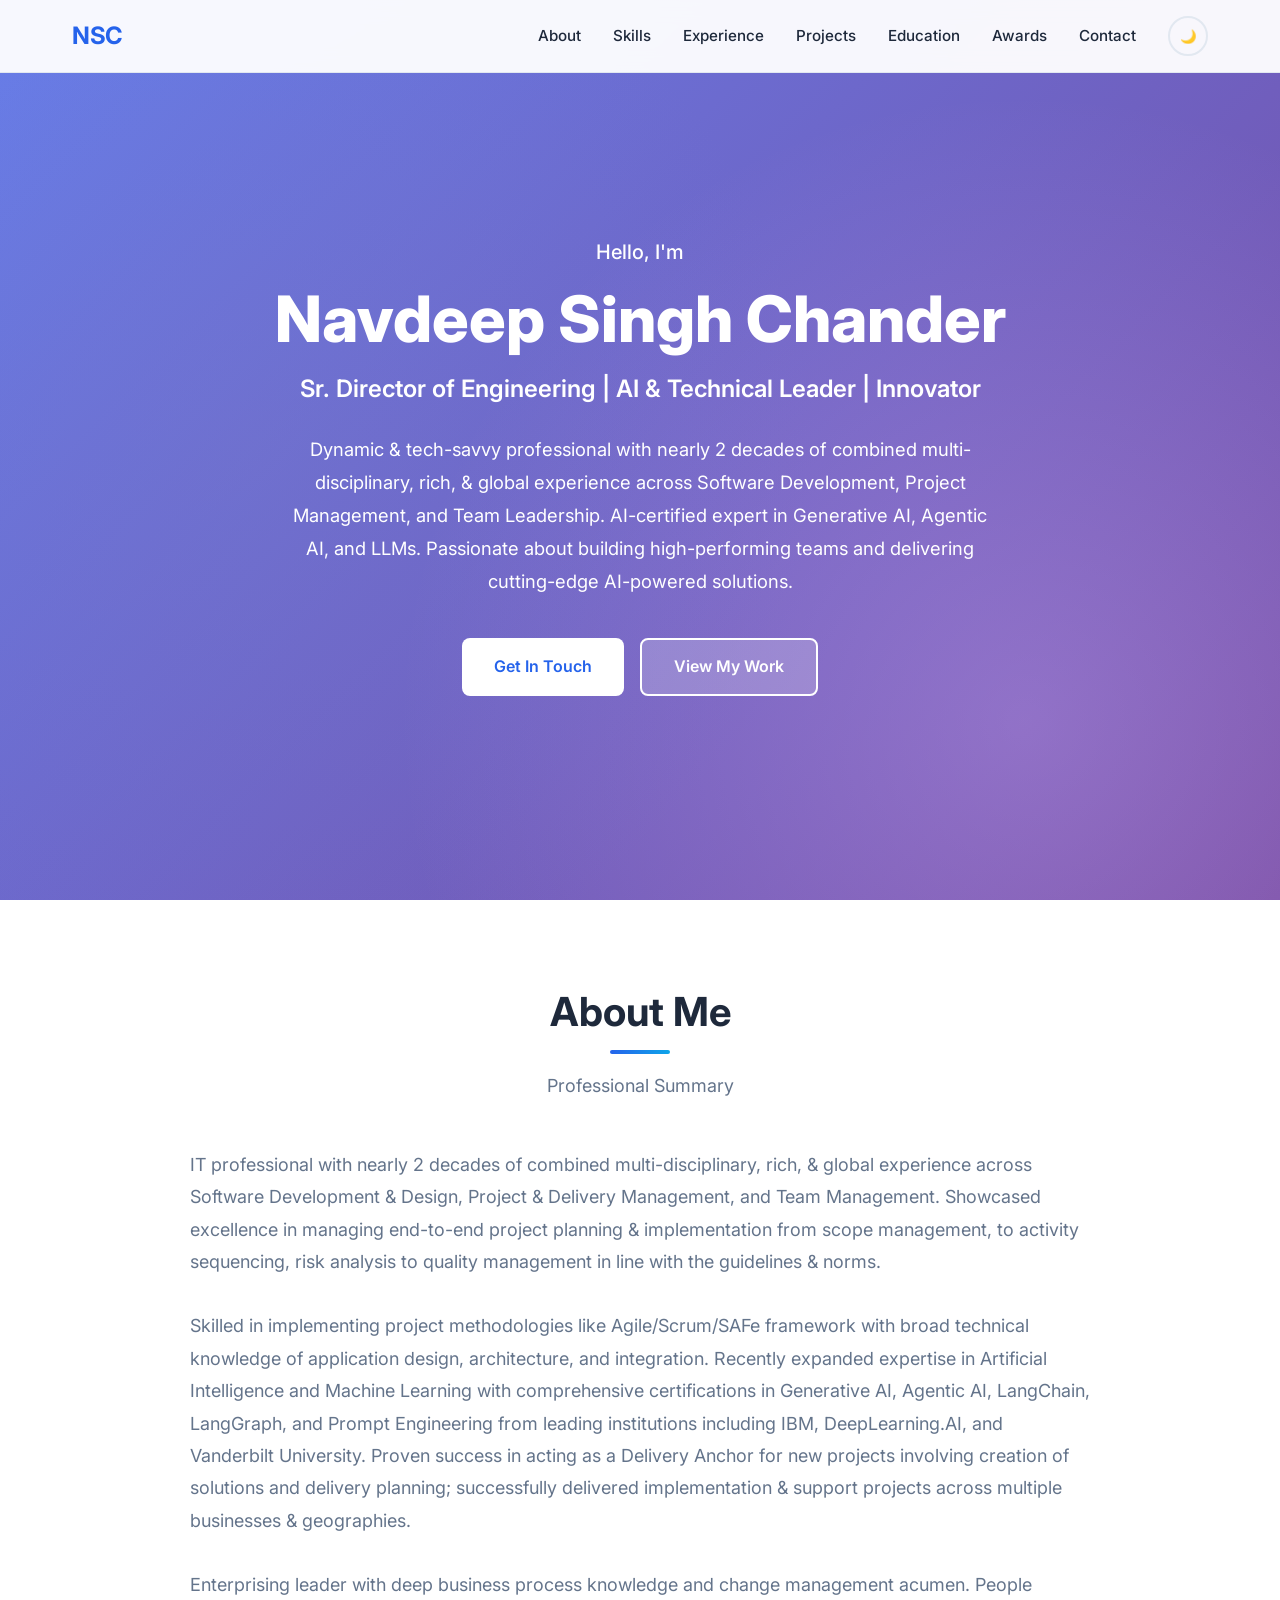
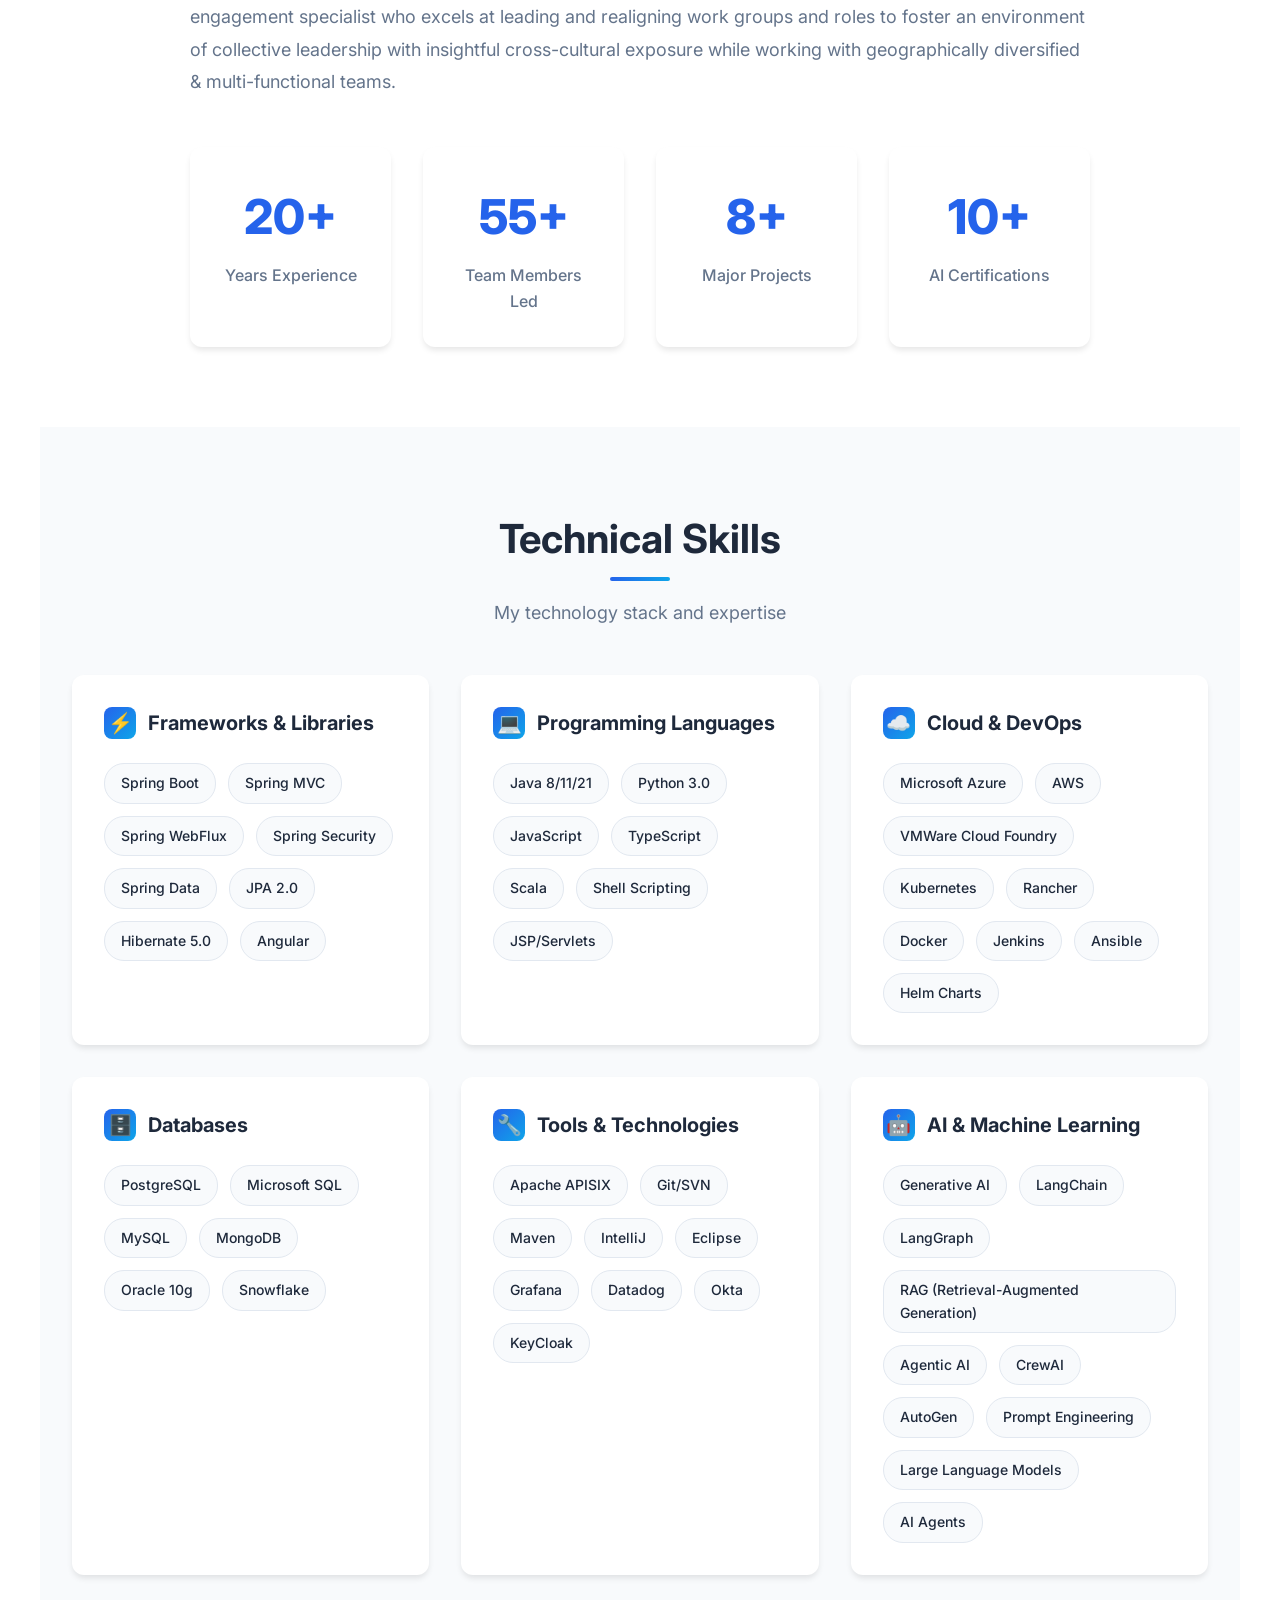
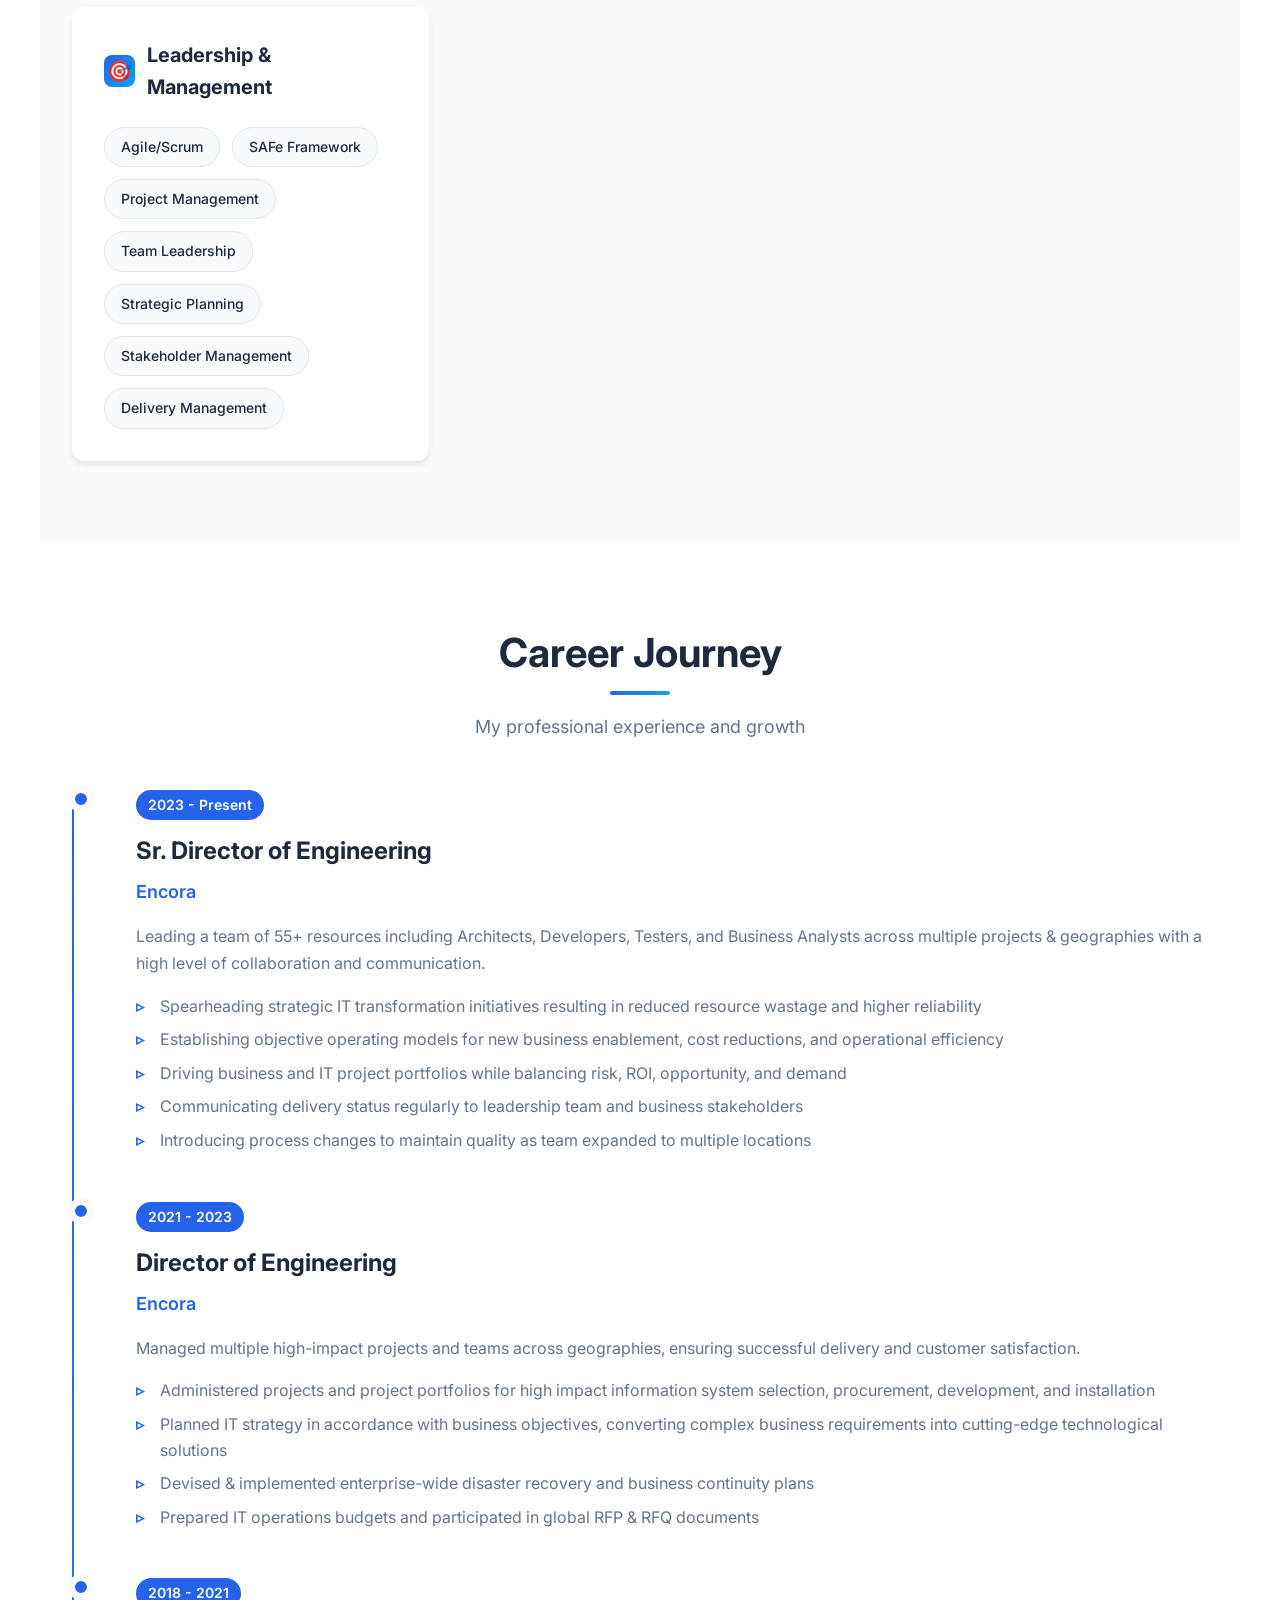
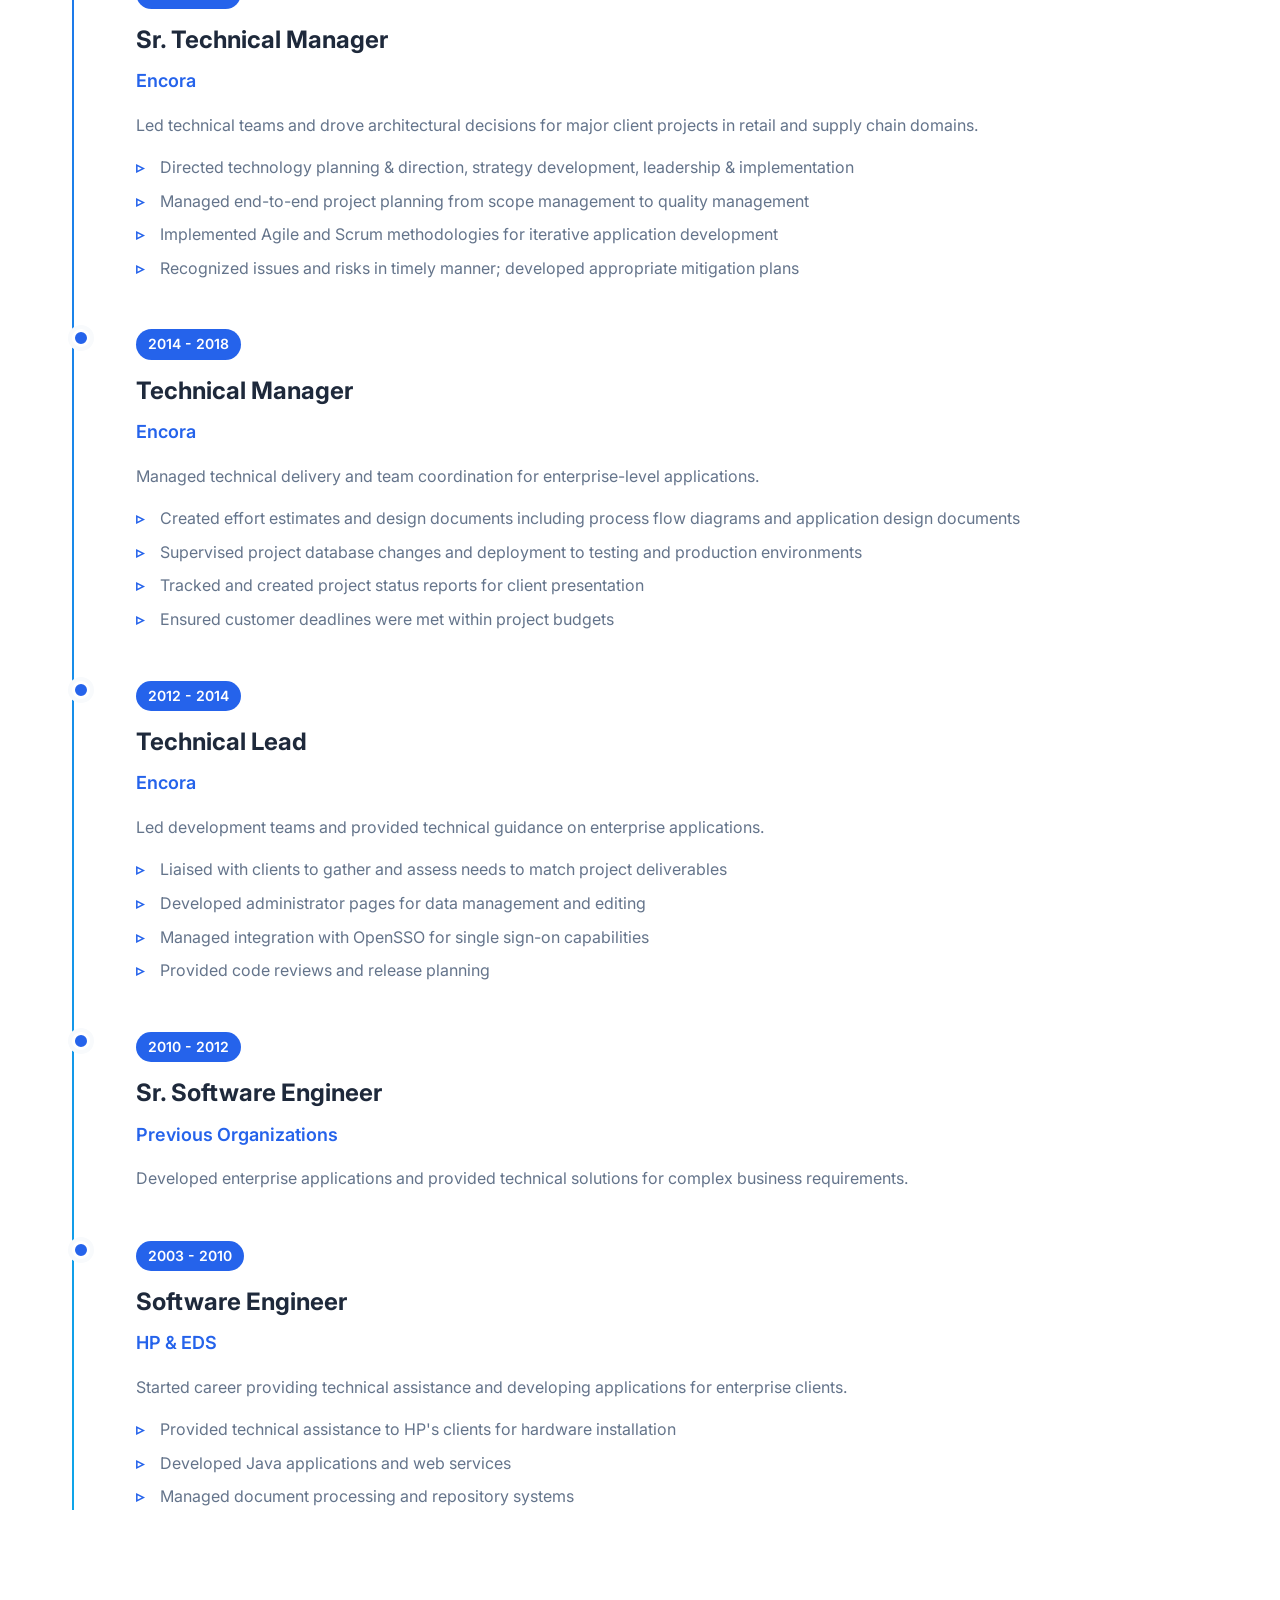
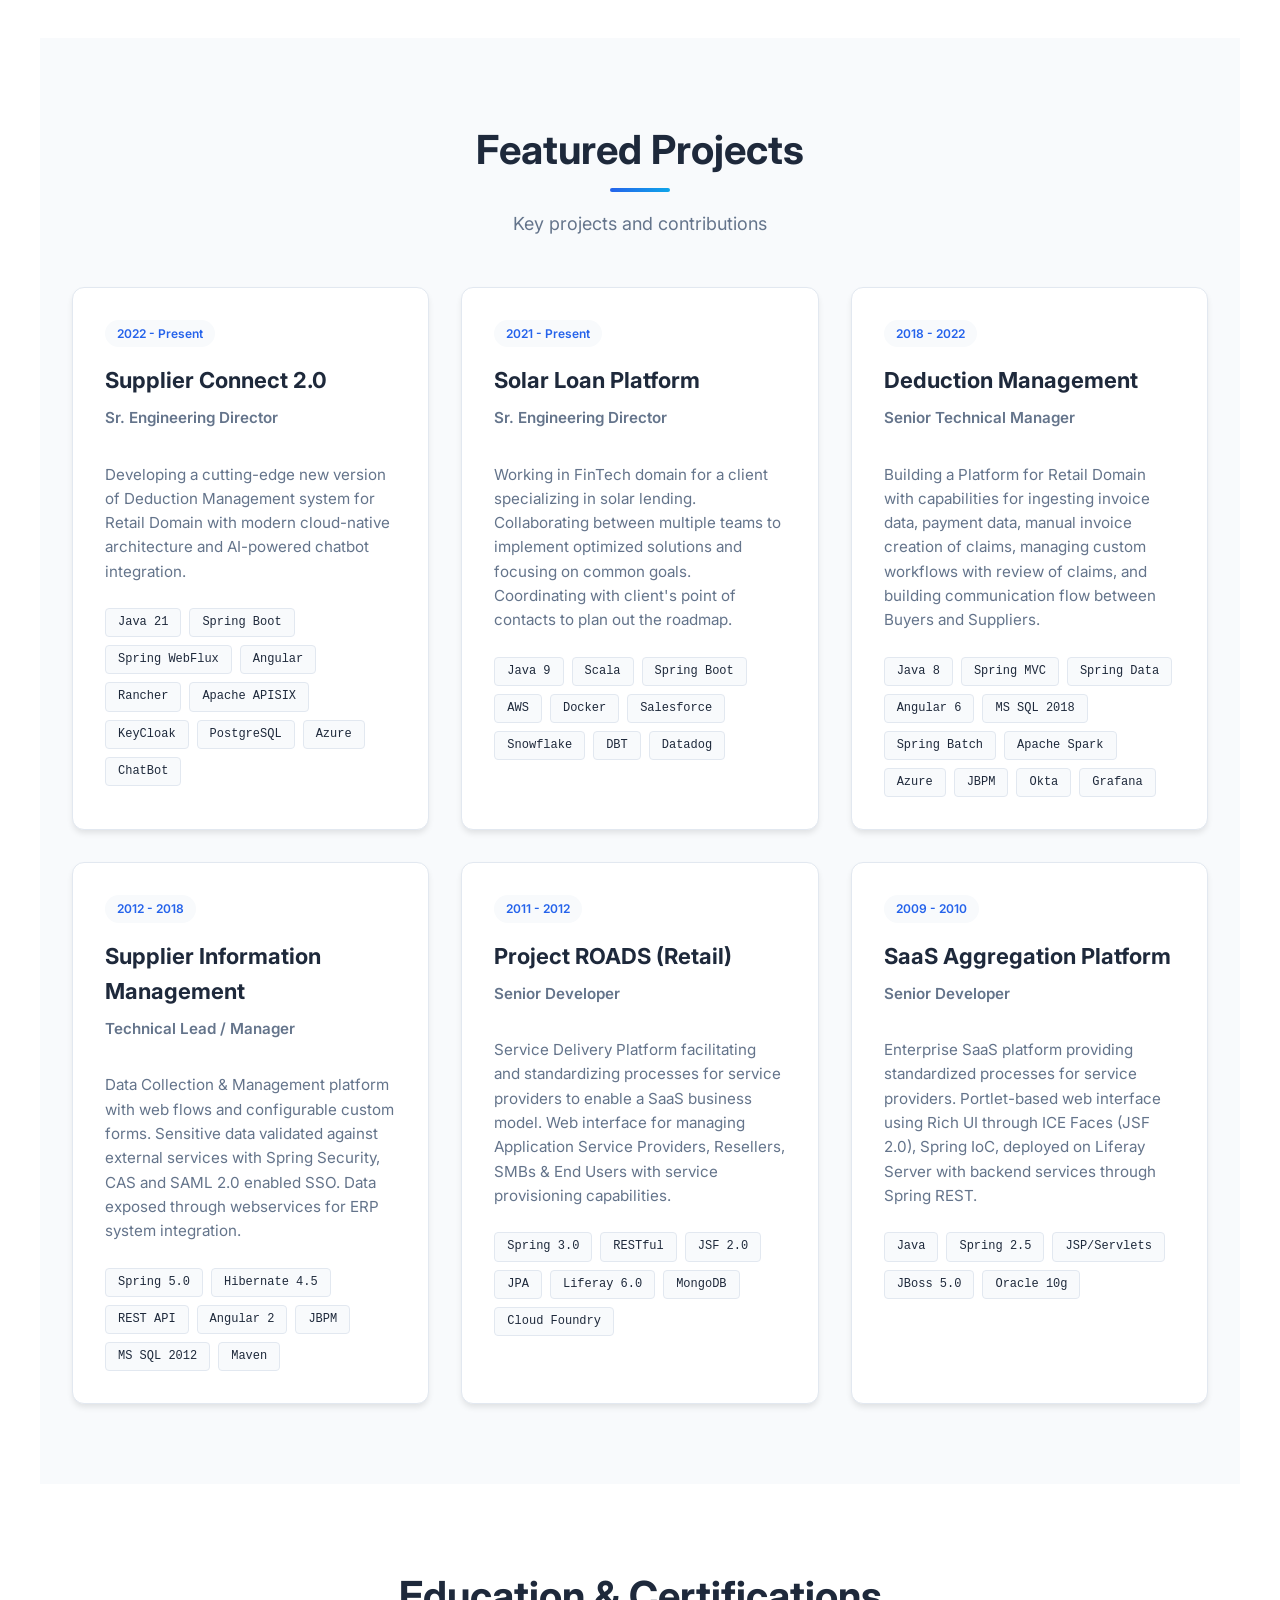
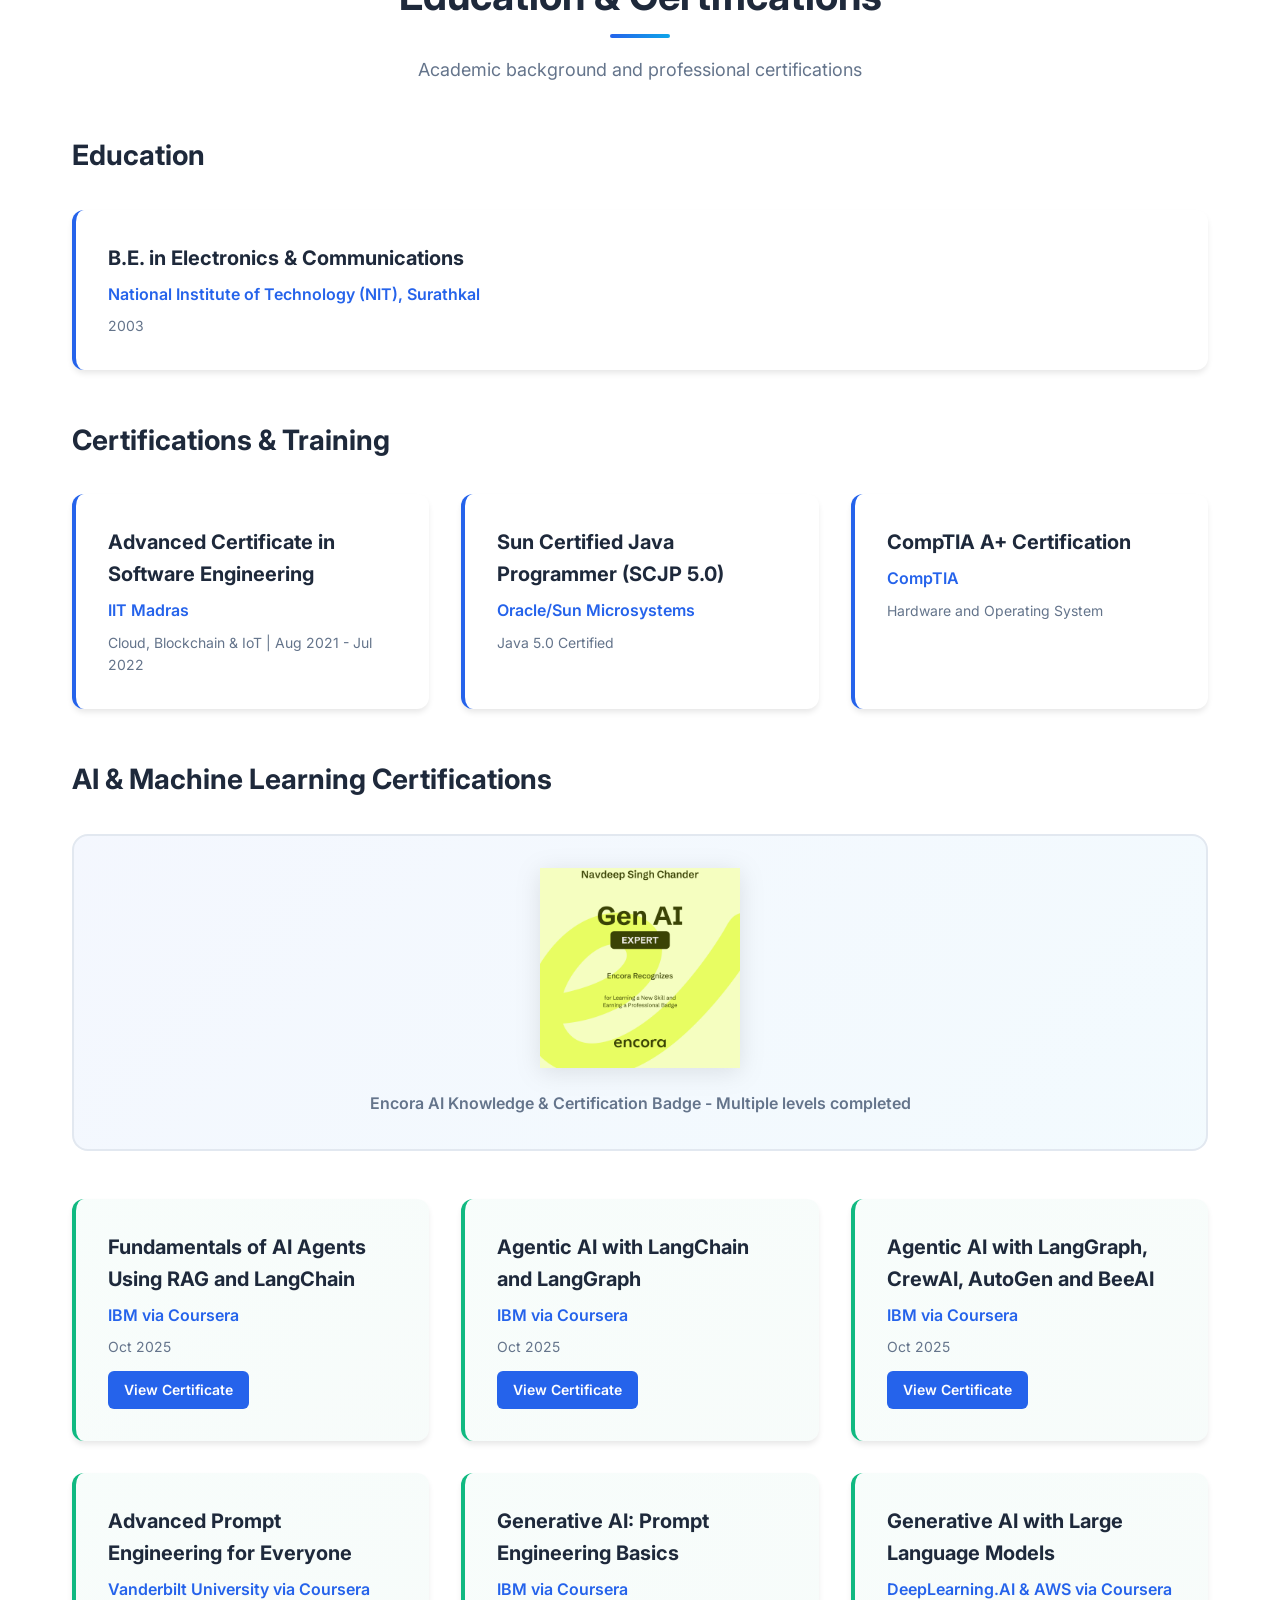
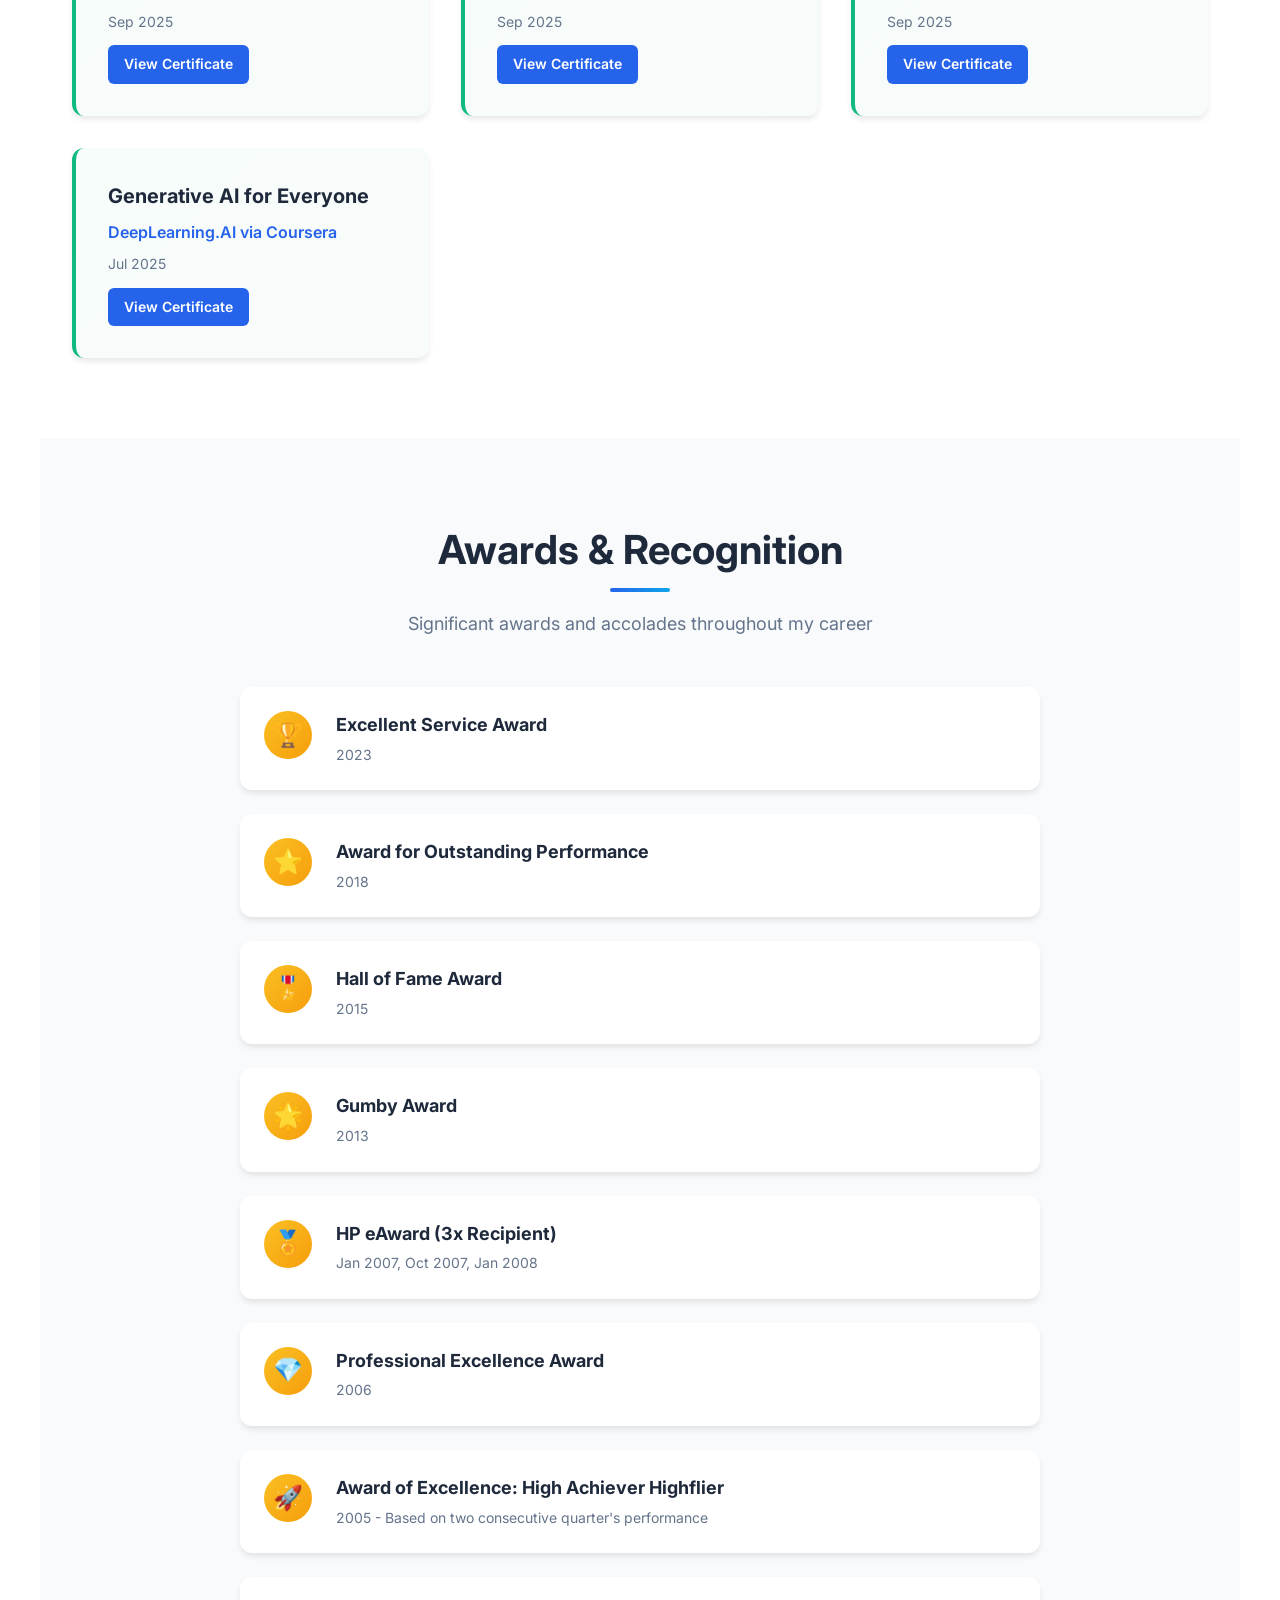
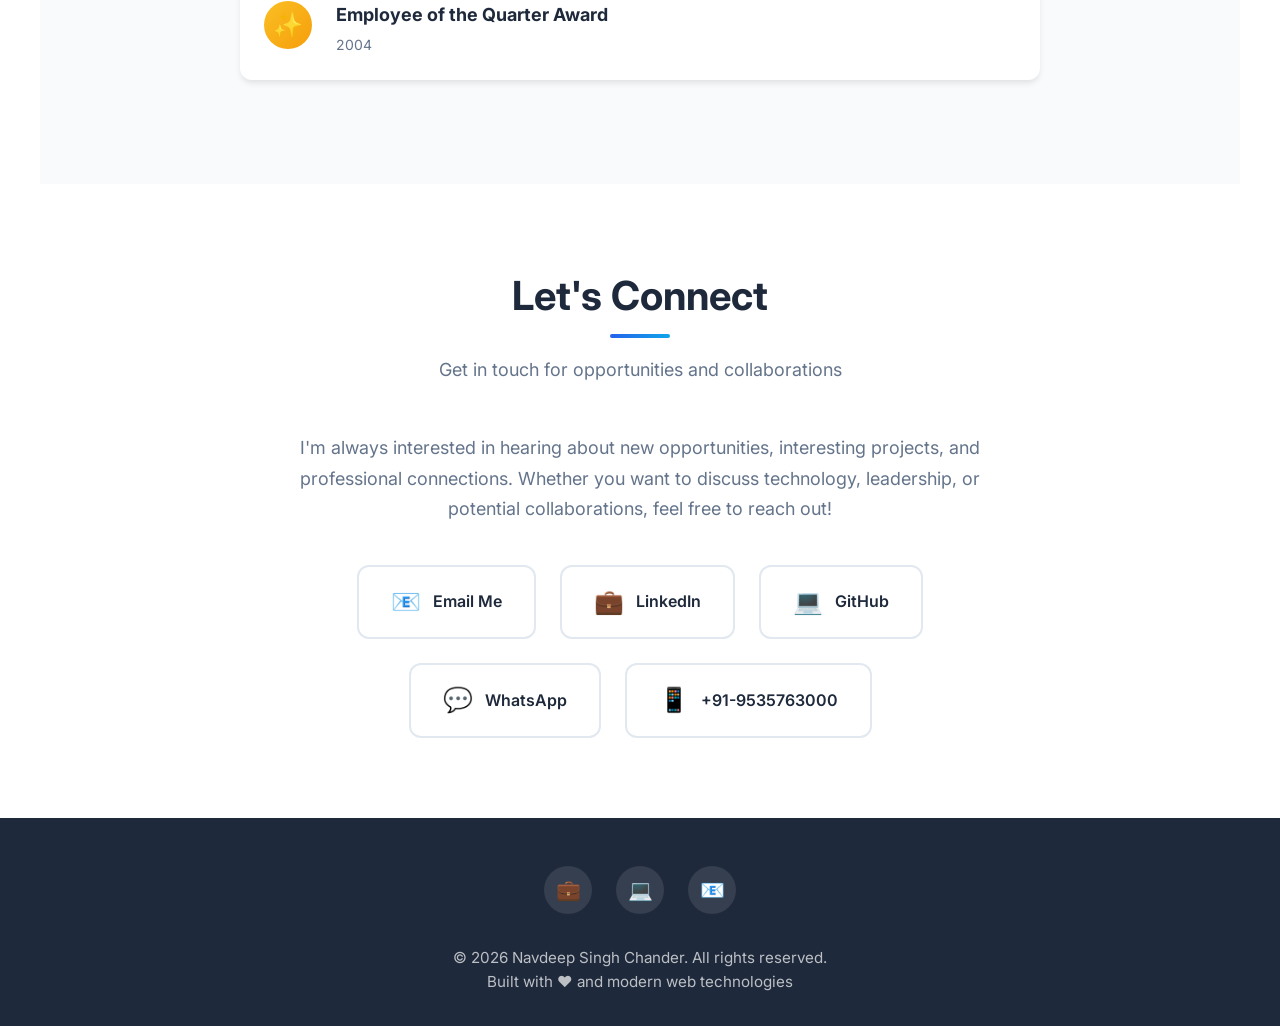
==== commit 21e1b01b: "Addimg Whatsapp link" ====
--- a/index.html
+++ b/index.html
@@ -663,6 +663,10 @@
                     <span class="contact-icon">💻</span>
                     <span>GitHub</span>
                 </a>
+                <a href="https://wa.me/919535763000" target="_blank" rel="noopener noreferrer" class="contact-link">
+                    <span class="contact-icon">💬</span>
+                    <span>WhatsApp</span>
+                </a>
                 <a href="tel:+919535763000" class="contact-link">
                     <span class="contact-icon">📱</span>
                     <span>+91-9535763000</span>
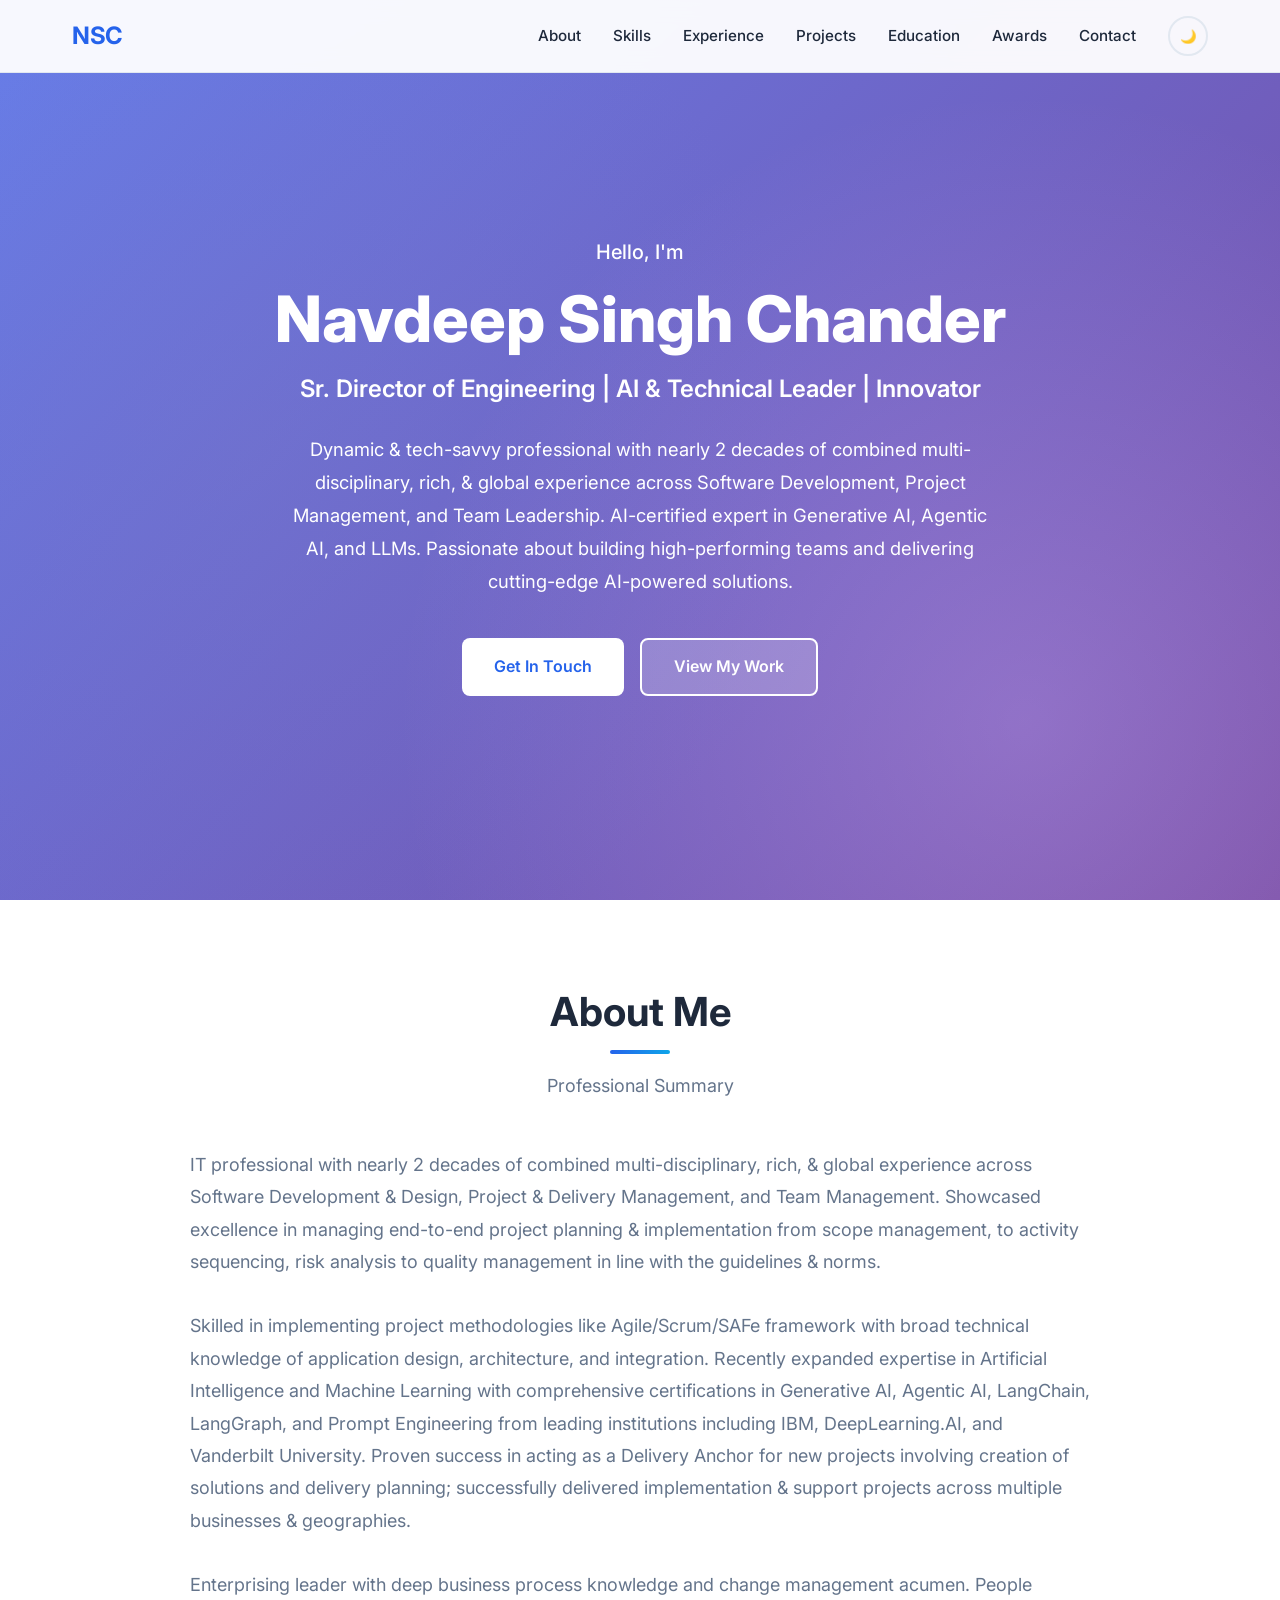
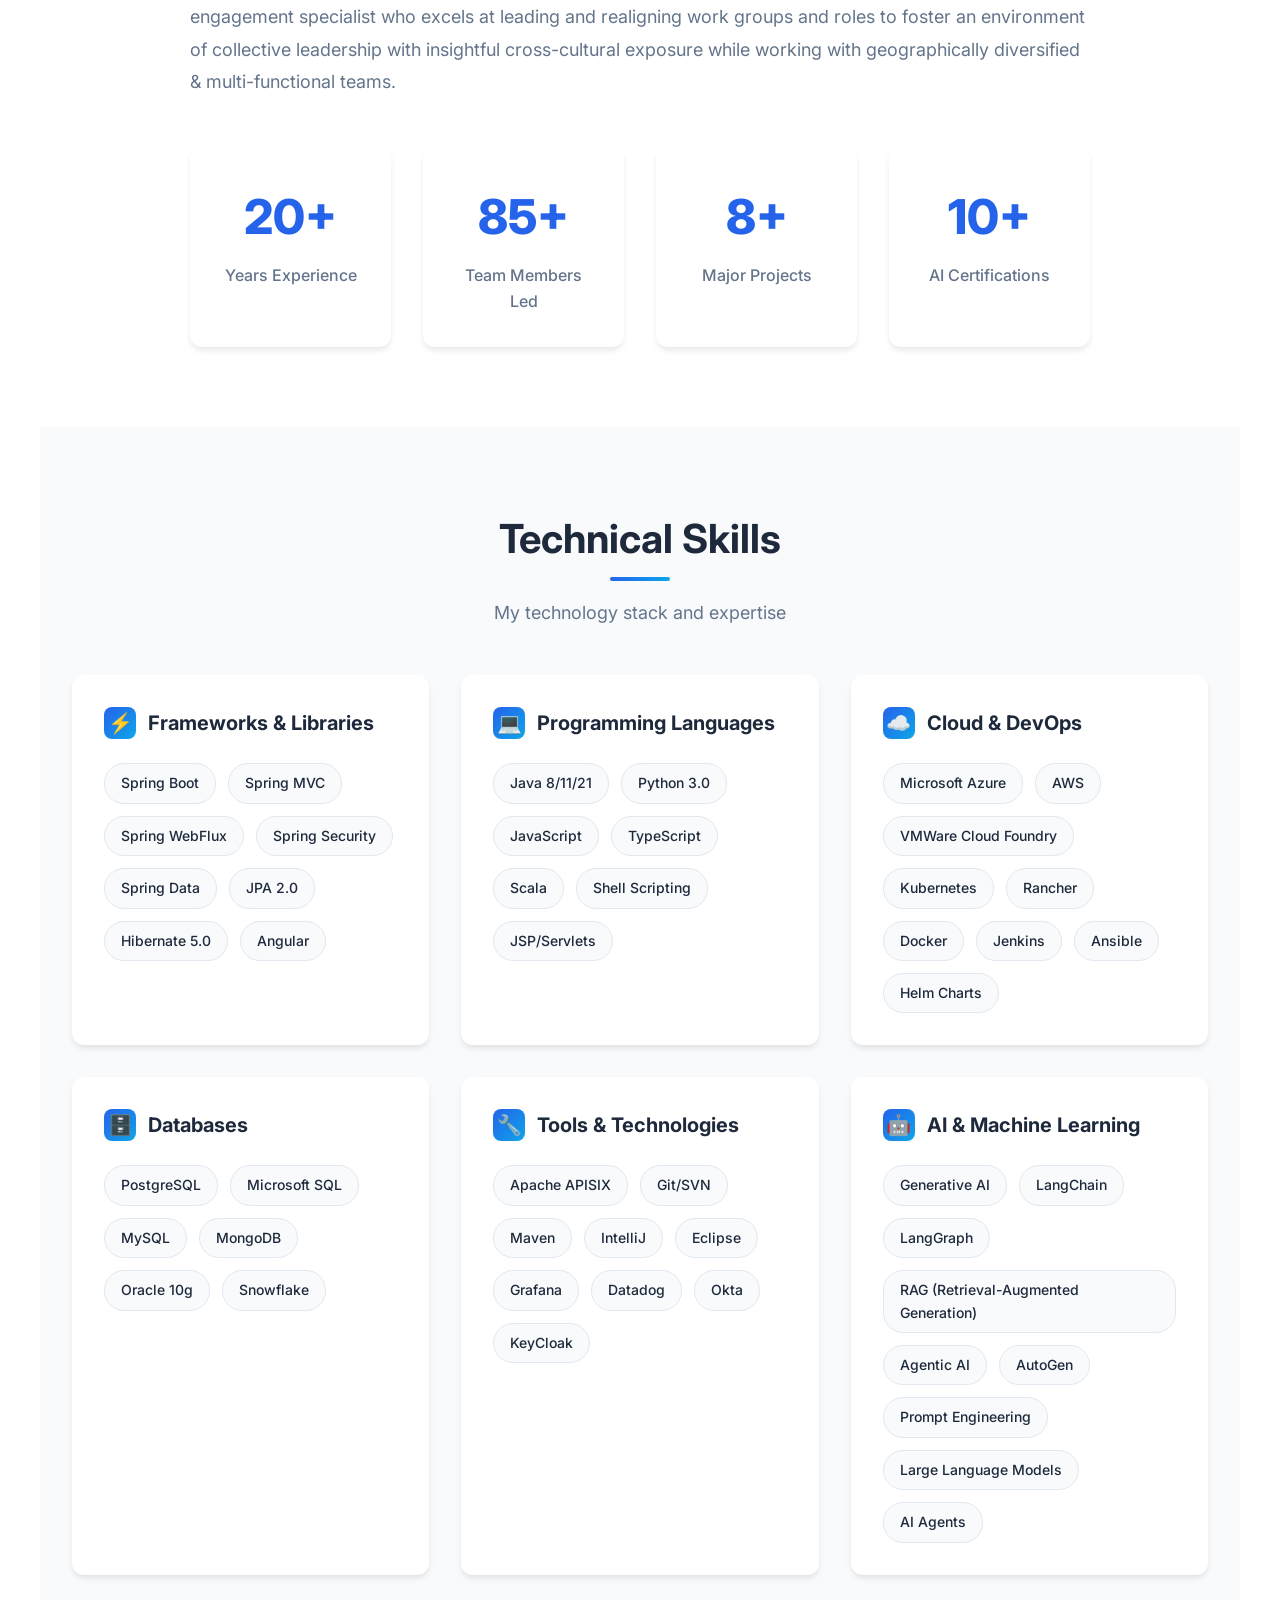
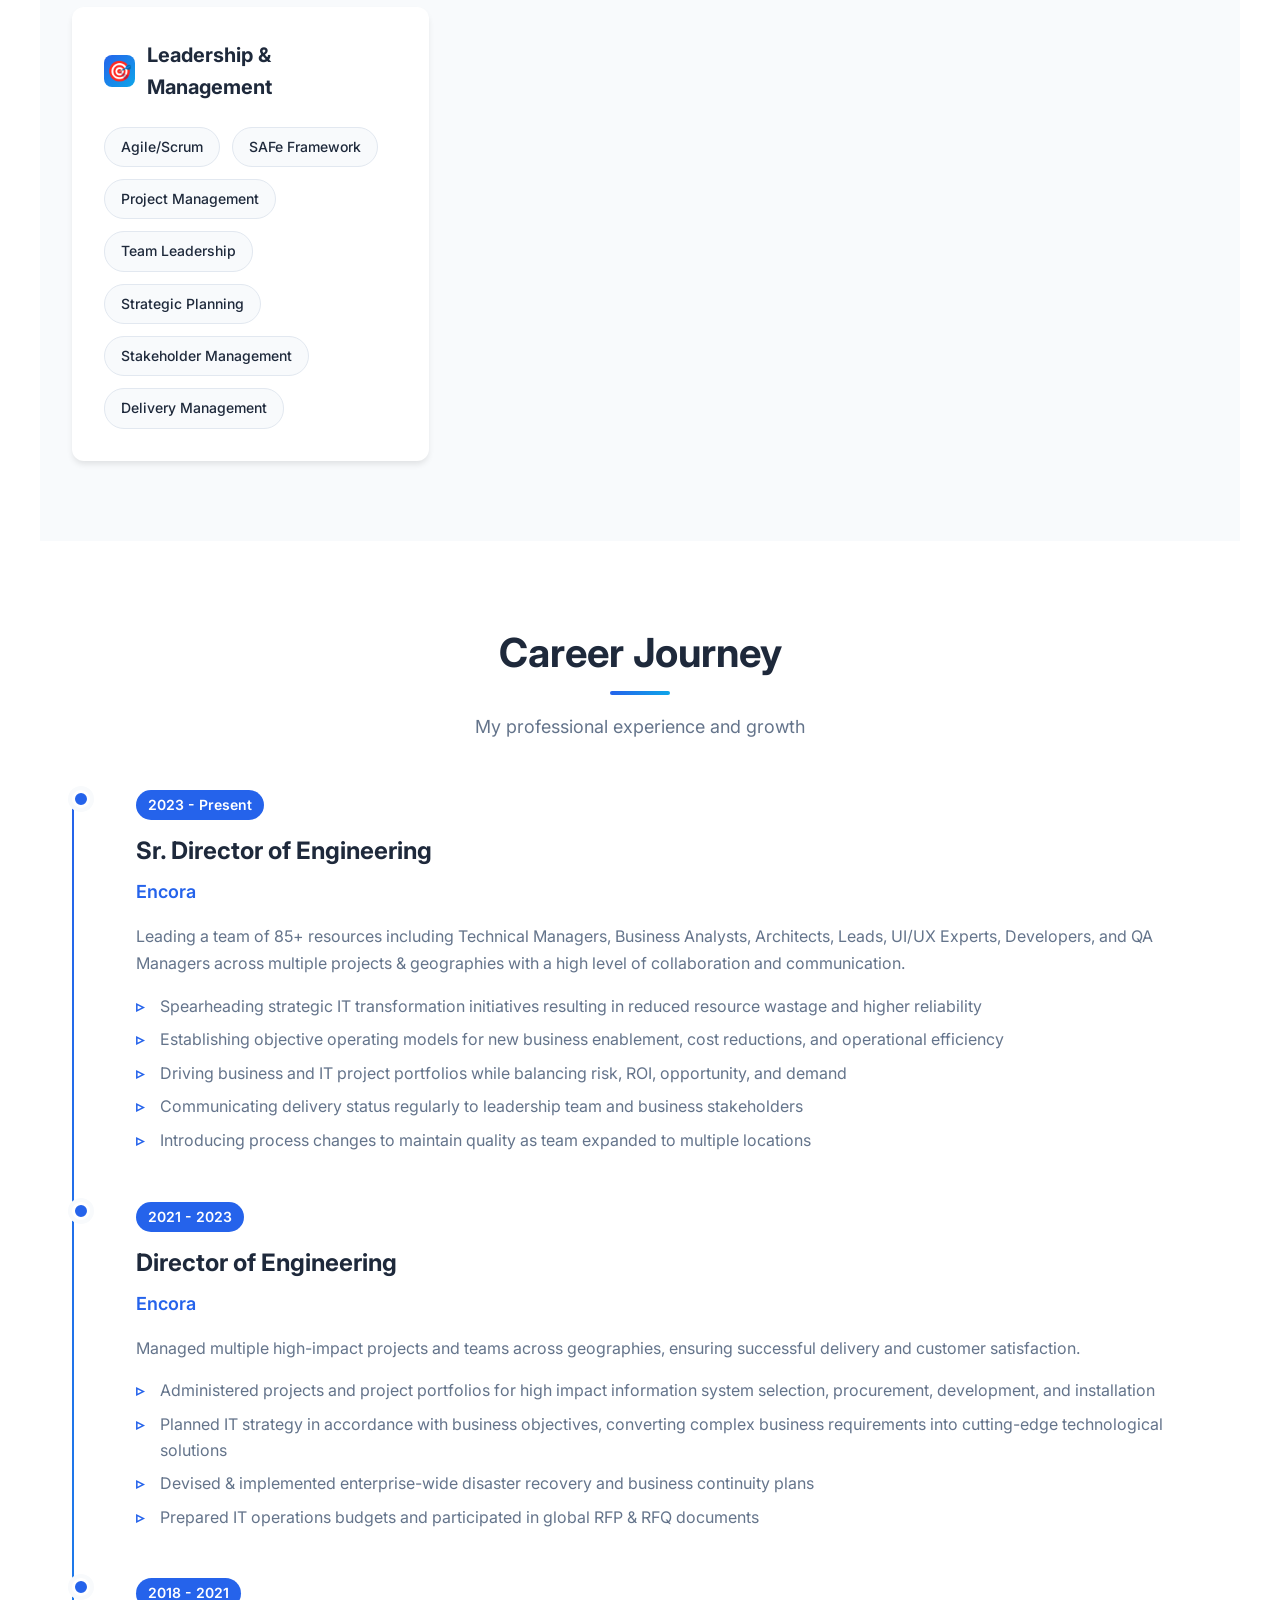
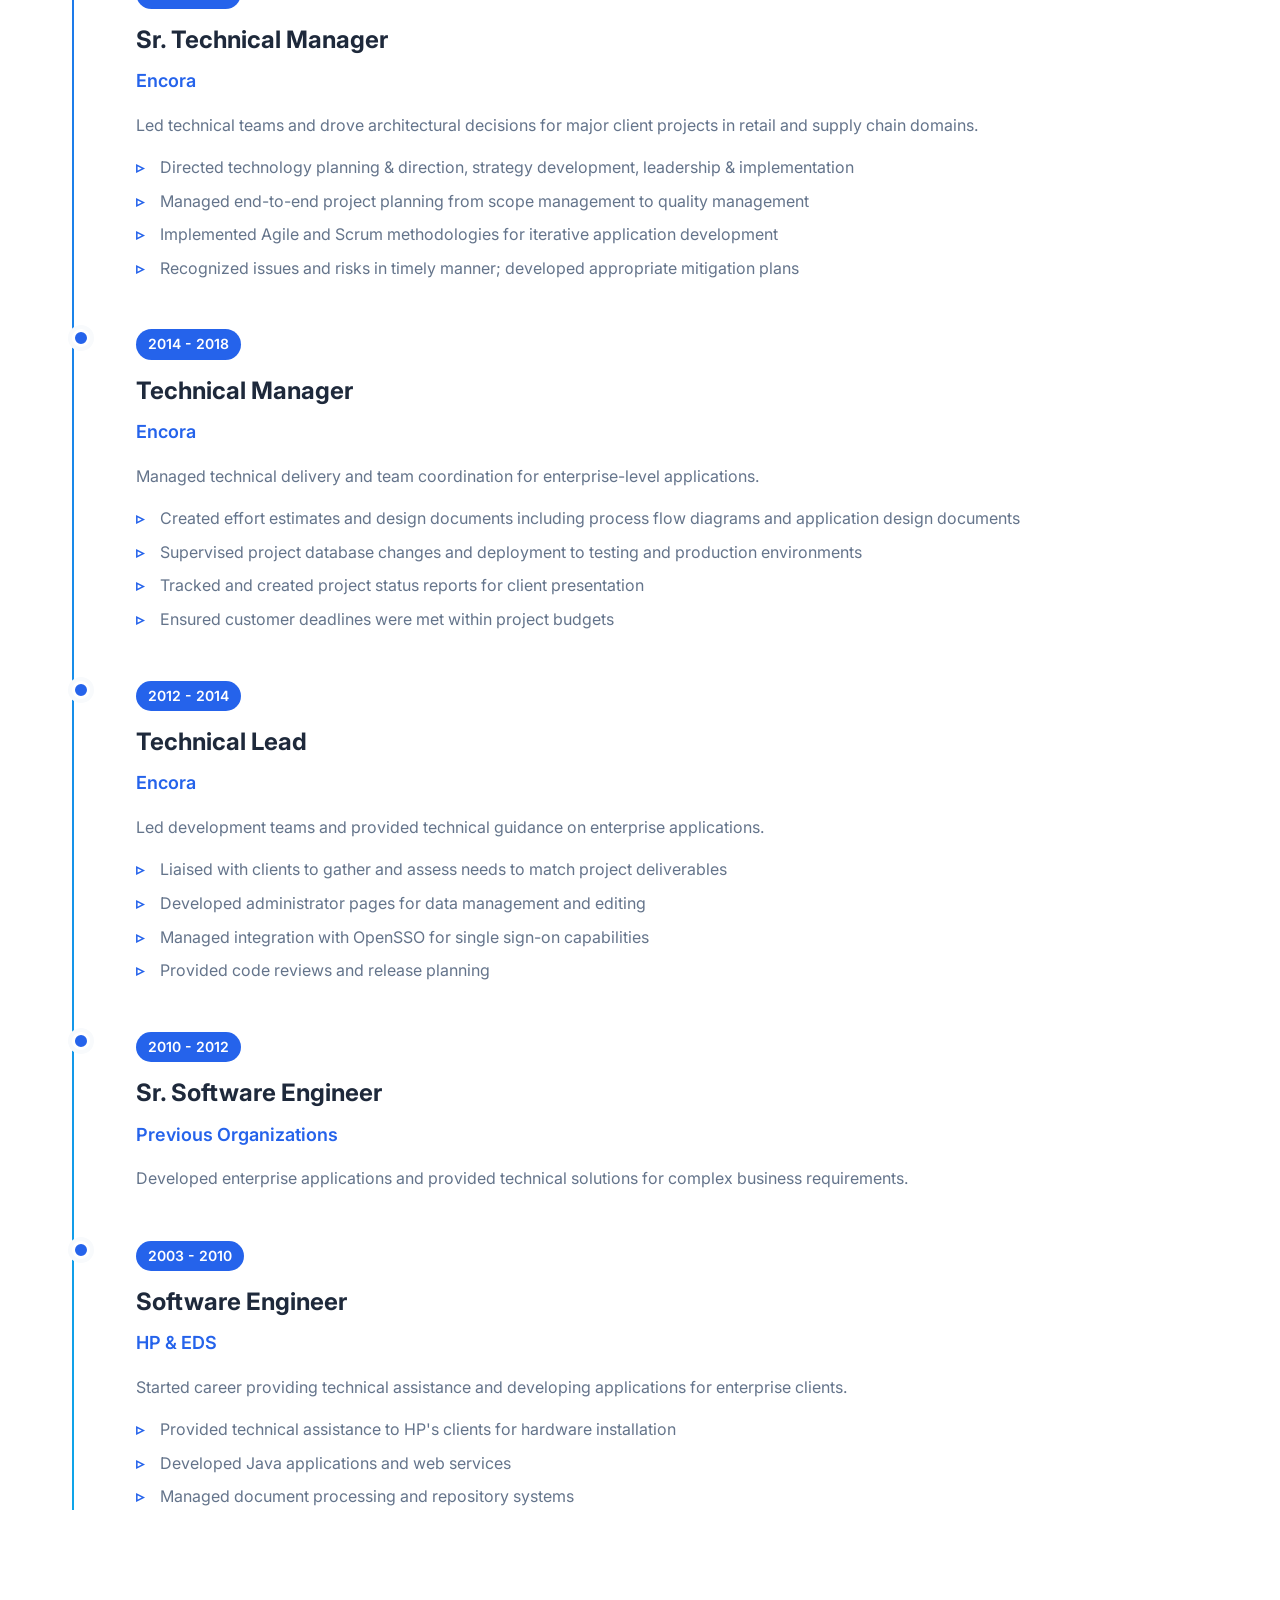
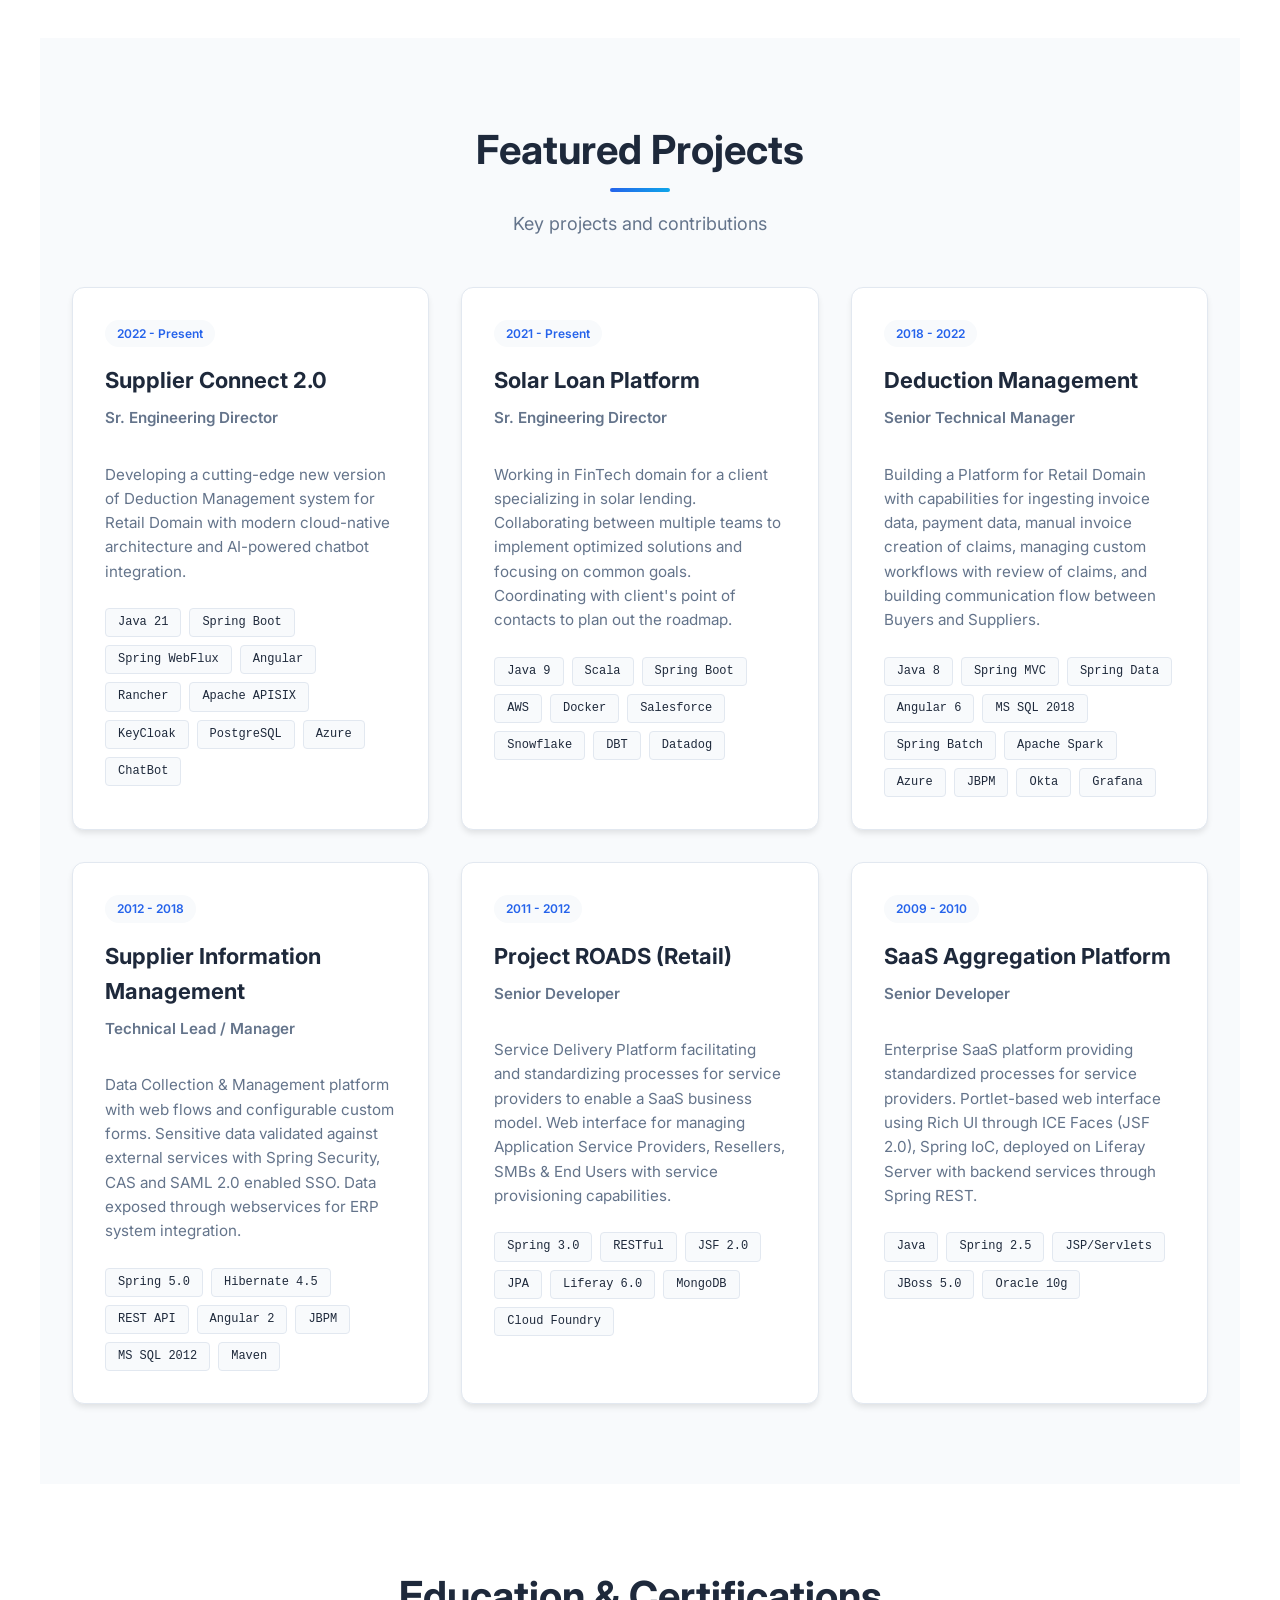
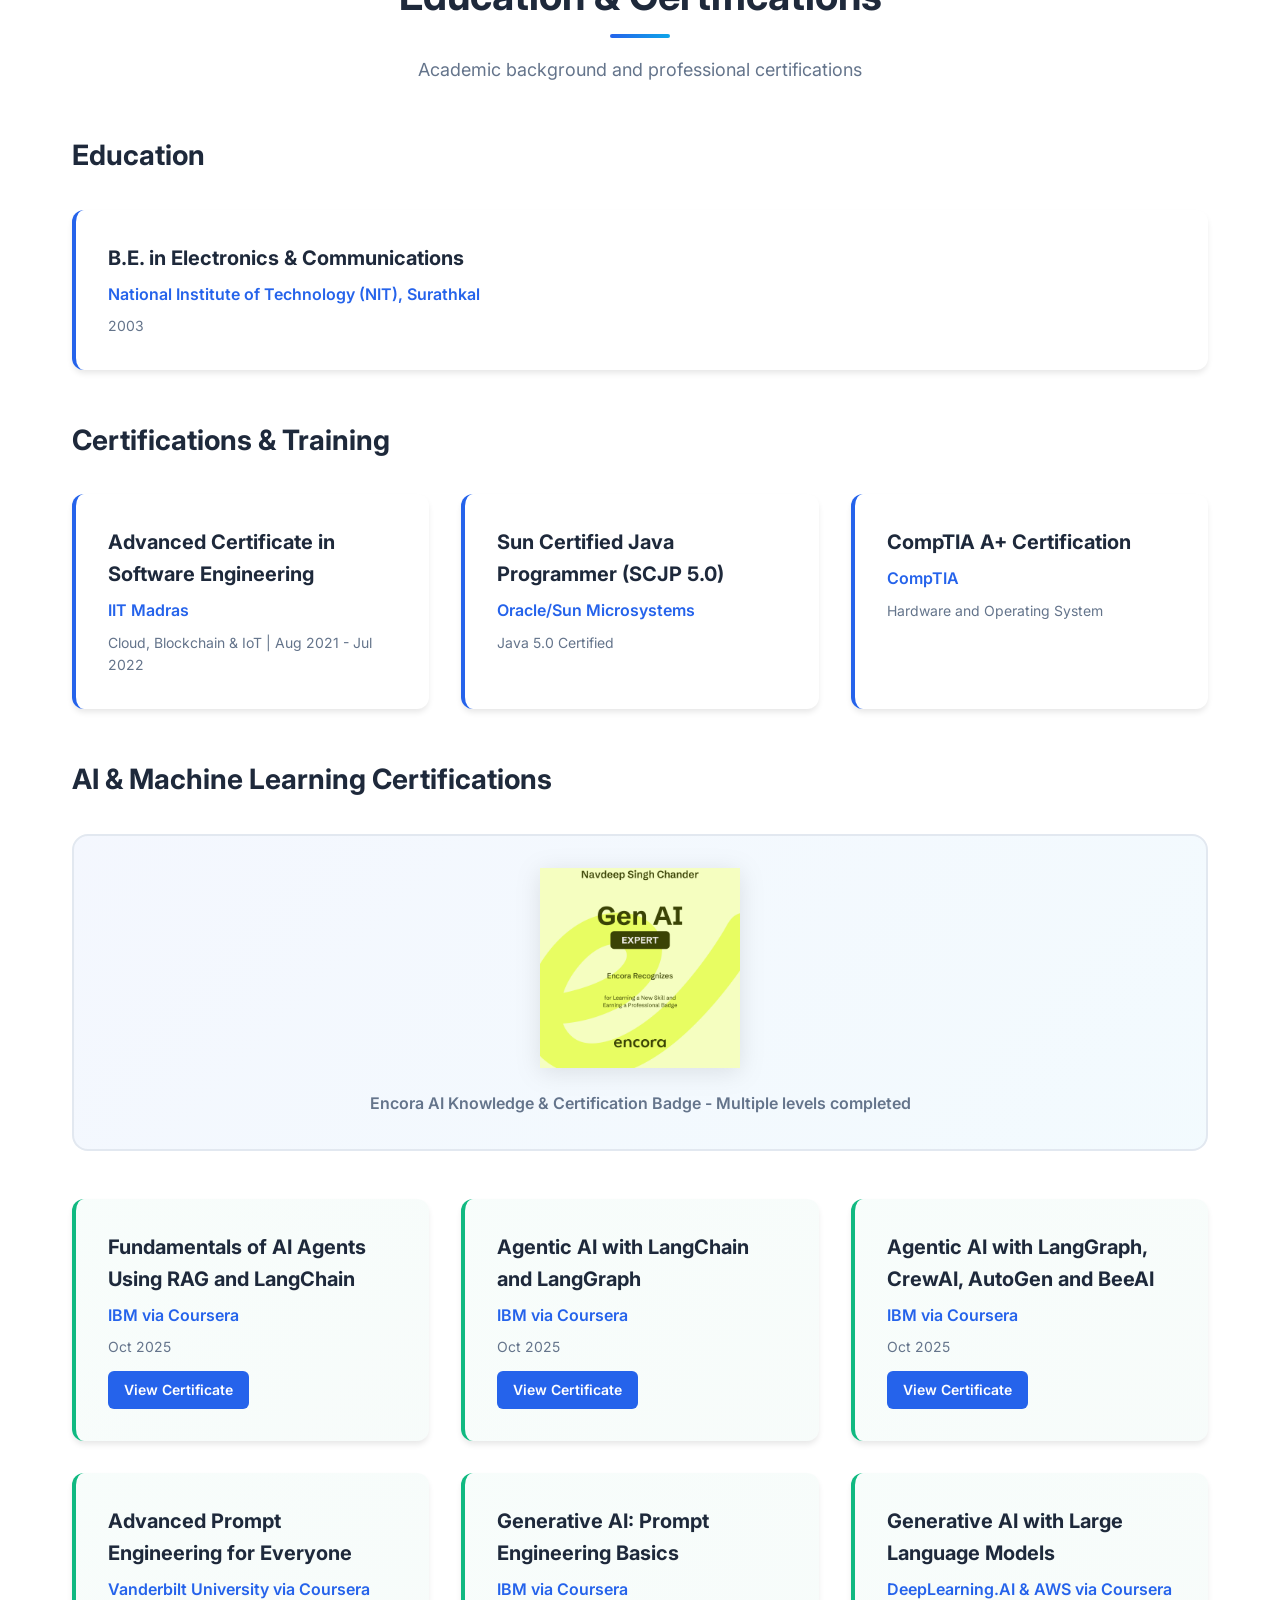
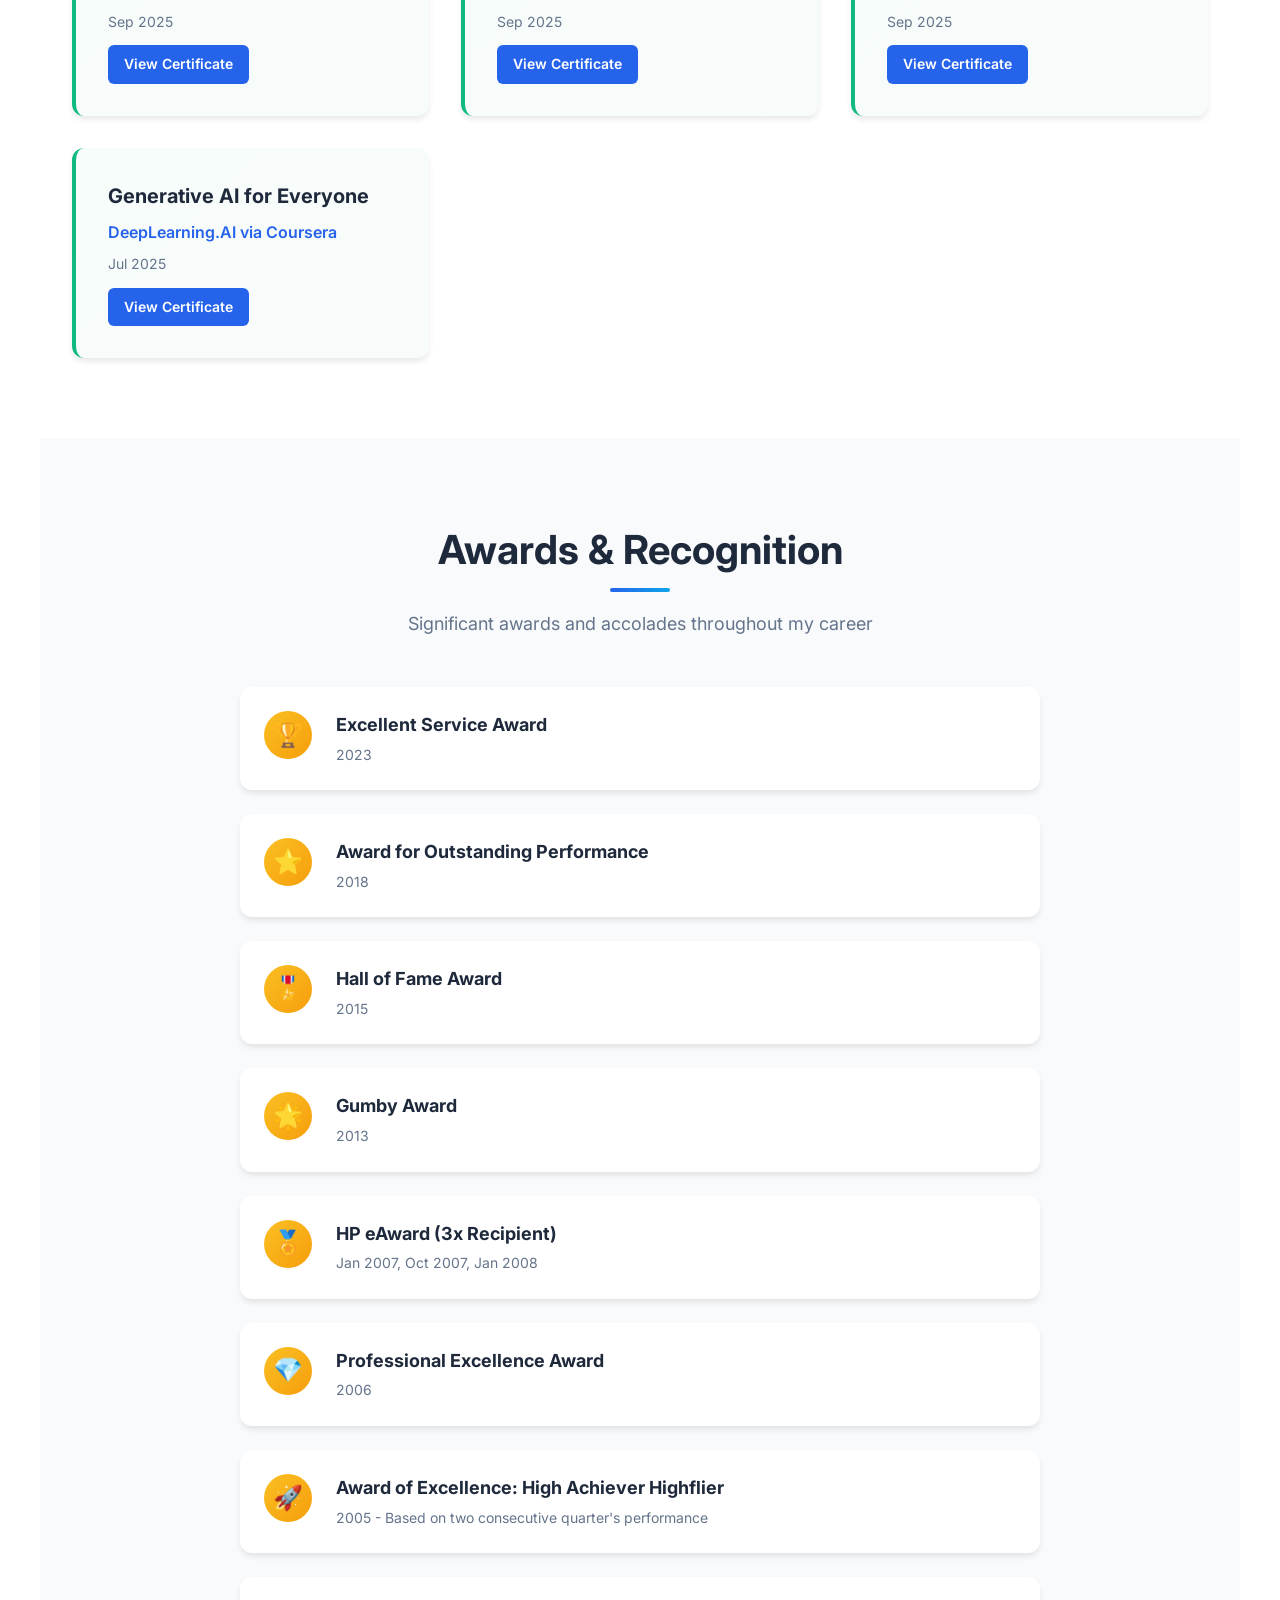
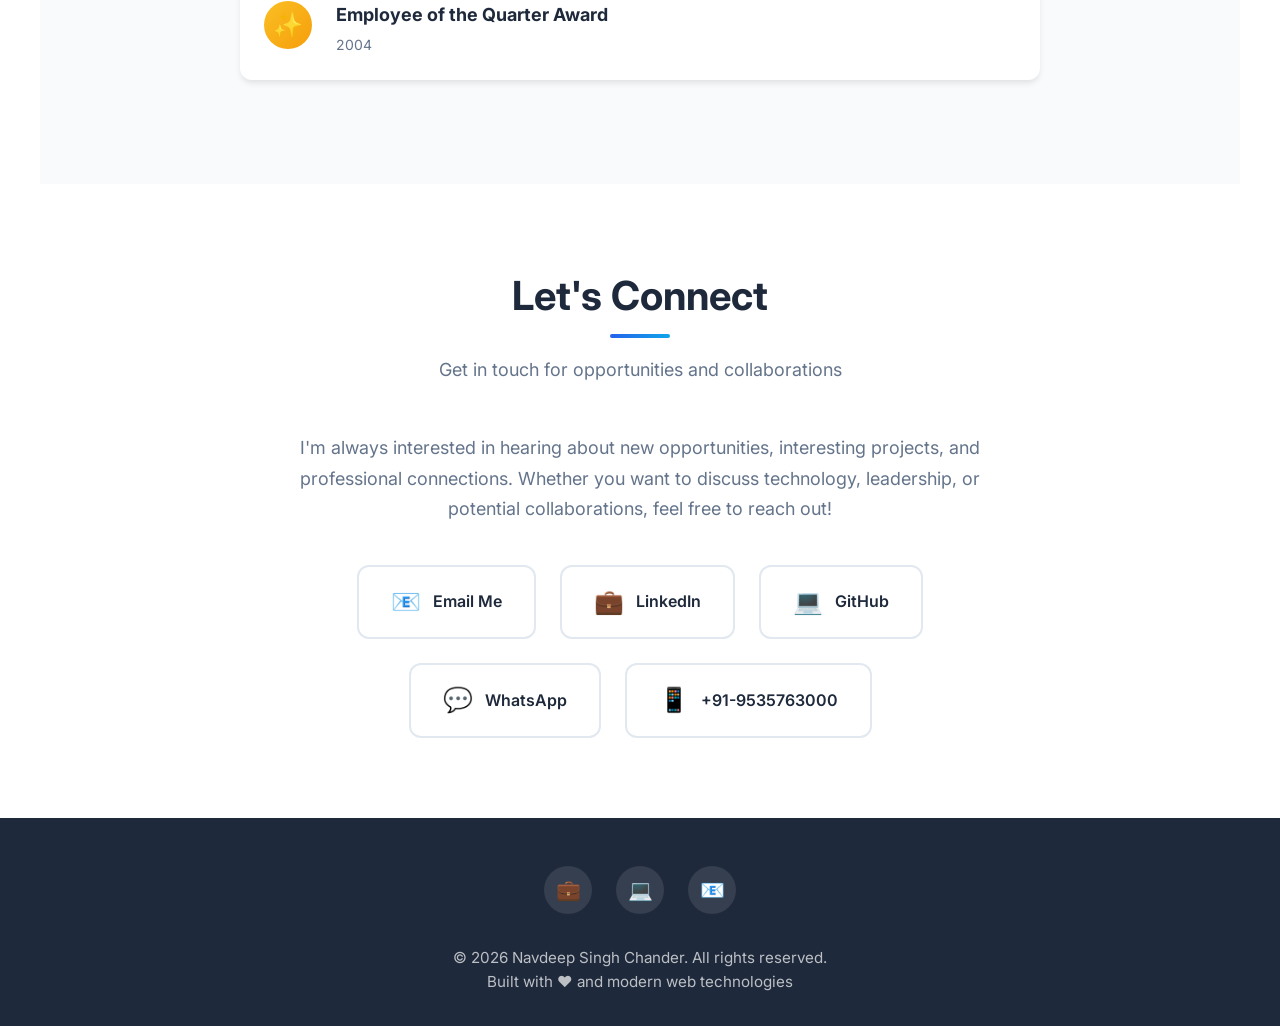
==== commit 14af7bfa: "Update team size to 85+ and refine team composition - Update team size from 55+ to 85+ members acros" ====
--- a/index.html
+++ b/index.html
@@ -82,7 +82,7 @@
                     <span class="stat-label">Years Experience</span>
                 </div>
                 <div class="stat-card">
-                    <span class="stat-number">55+</span>
+                    <span class="stat-number">85+</span>
                     <span class="stat-label">Team Members Led</span>
                 </div>
                 <div class="stat-card">
@@ -199,7 +199,6 @@
                     <span class="skill-tag">LangGraph</span>
                     <span class="skill-tag">RAG (Retrieval-Augmented Generation)</span>
                     <span class="skill-tag">Agentic AI</span>
-                    <span class="skill-tag">CrewAI</span>
                     <span class="skill-tag">AutoGen</span>
                     <span class="skill-tag">Prompt Engineering</span>
                     <span class="skill-tag">Large Language Models</span>
@@ -237,7 +236,7 @@
                 <h3 class="experience-title">Sr. Director of Engineering</h3>
                 <p class="experience-company">Encora</p>
                 <p class="experience-description">
-                    Leading a team of 55+ resources including Architects, Developers, Testers, and Business Analysts across multiple projects & geographies with a high level of collaboration and communication.
+                    Leading a team of 85+ resources including Technical Managers, Business Analysts, Architects, Leads, UI/UX Experts, Developers, and QA Managers across multiple projects & geographies with a high level of collaboration and communication.
                 </p>
                 <ul class="experience-highlights">
                     <li>Spearheading strategic IT transformation initiatives resulting in reduced resource wastage and higher reliability</li>
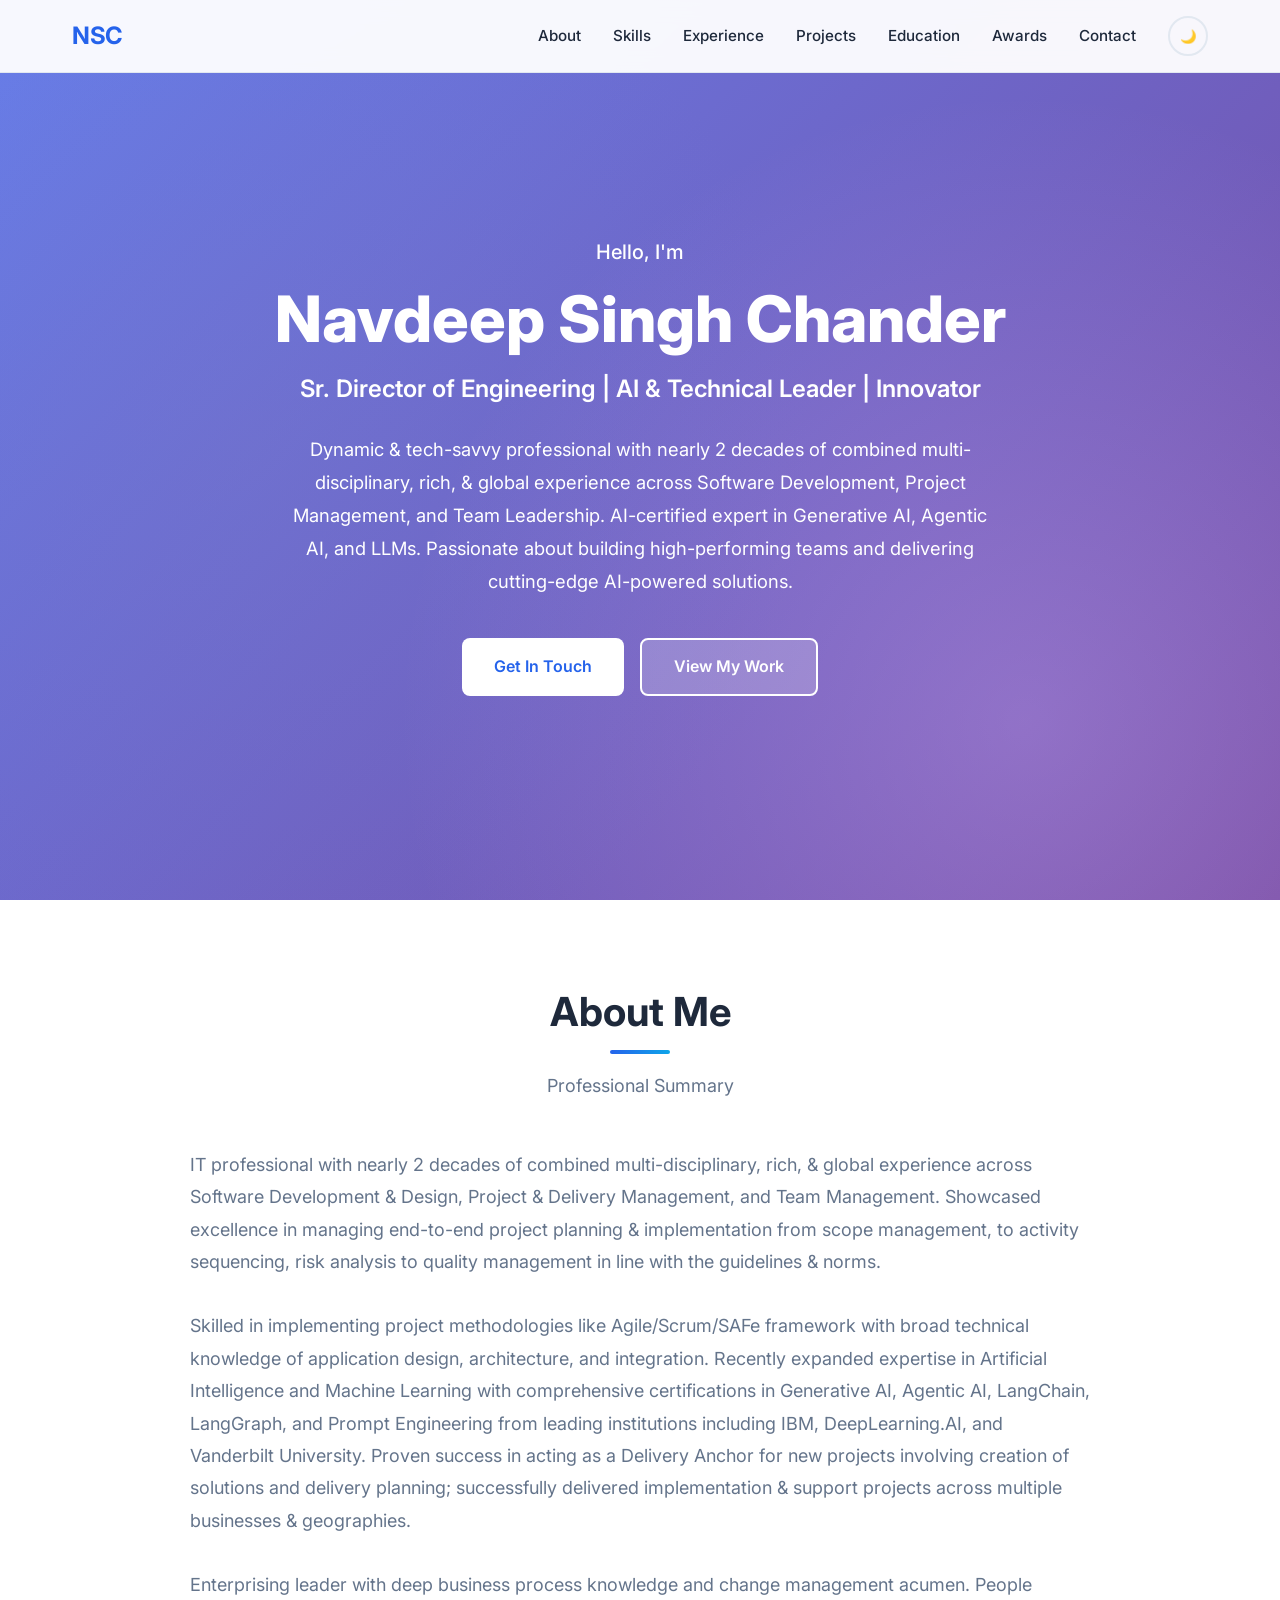
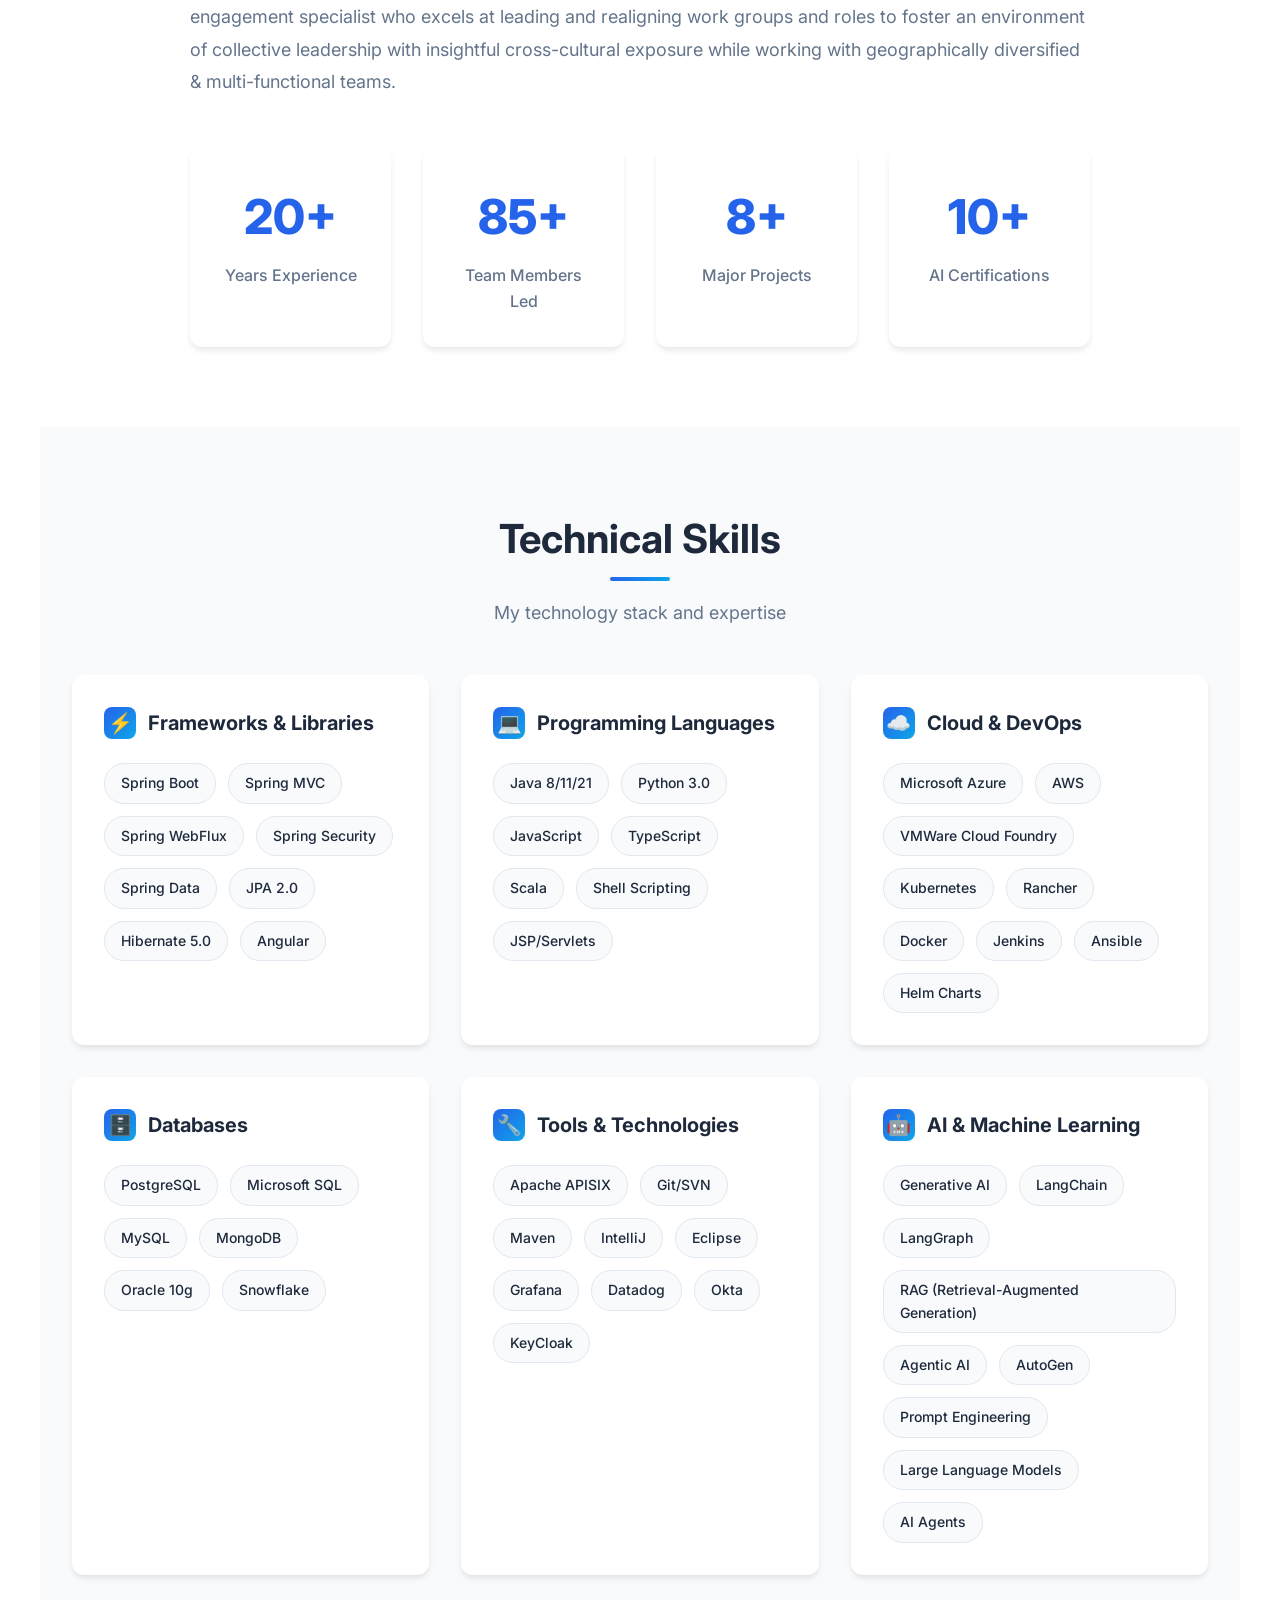
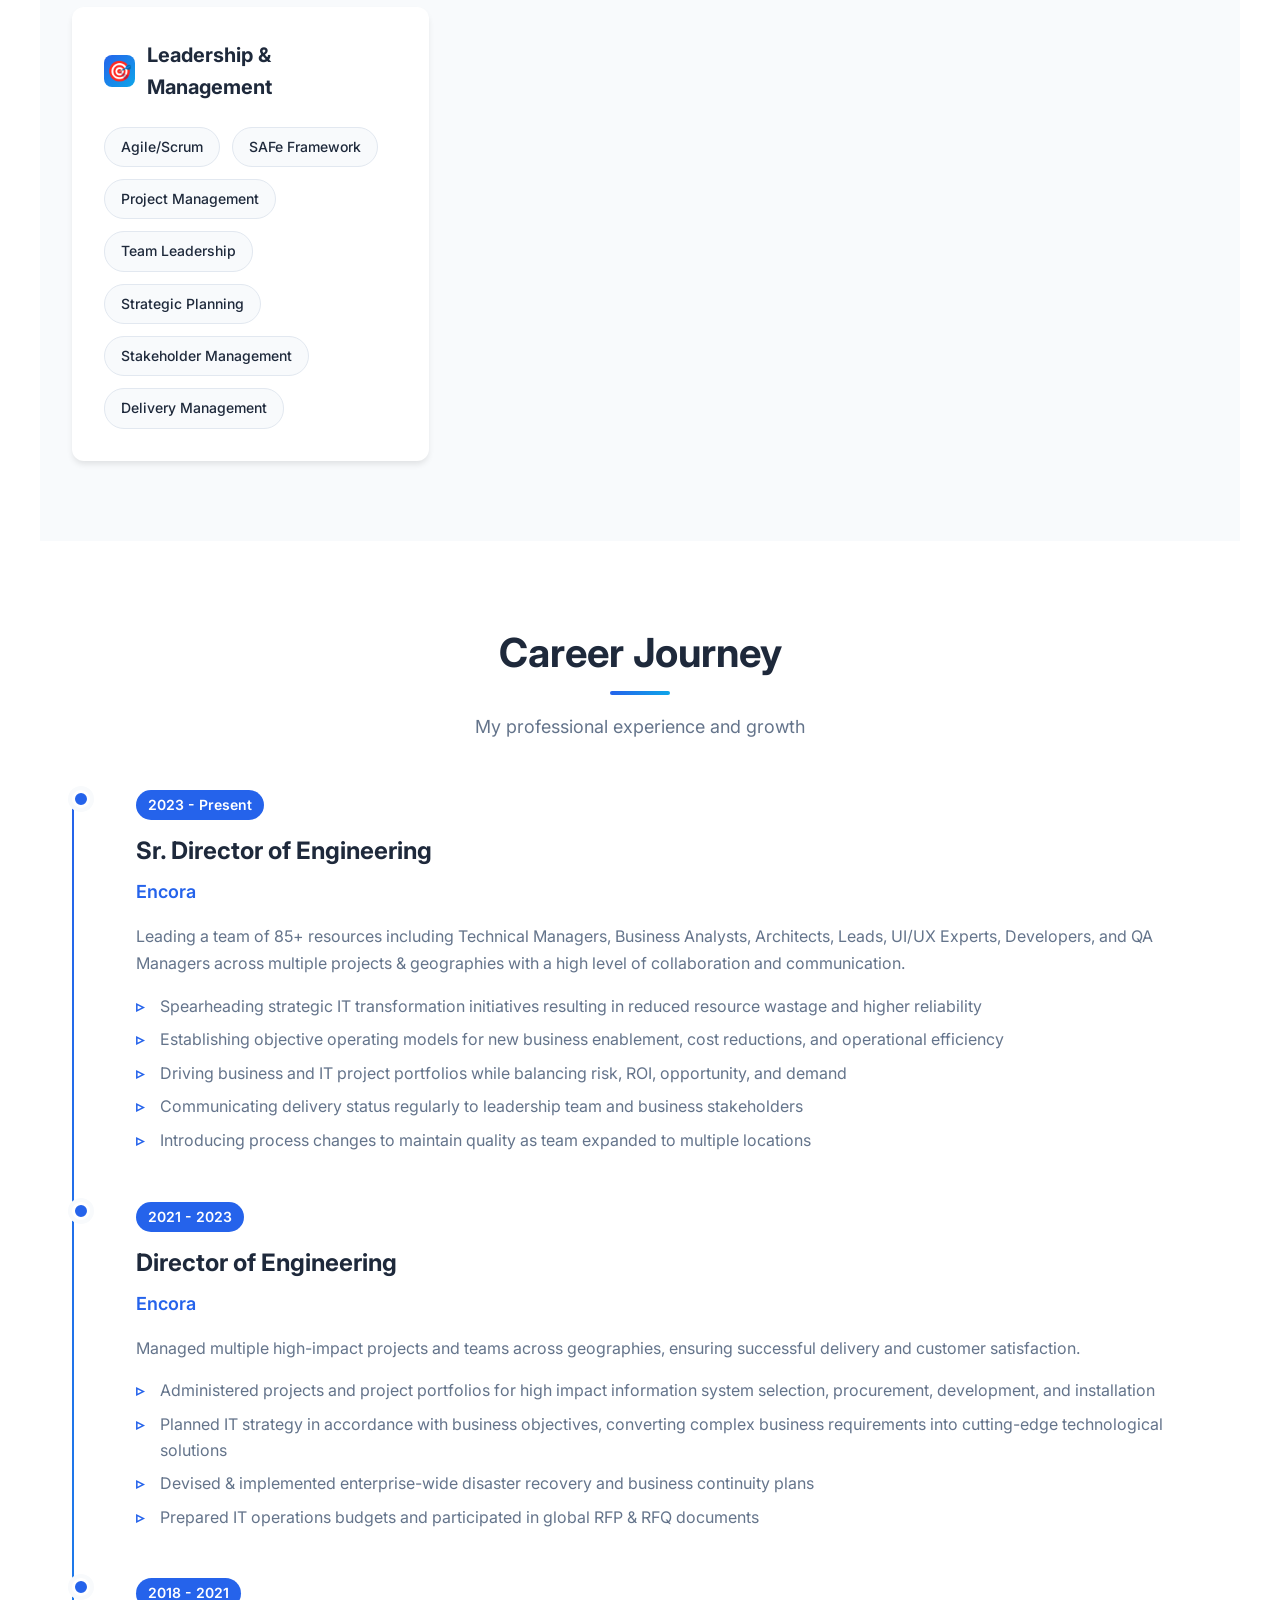
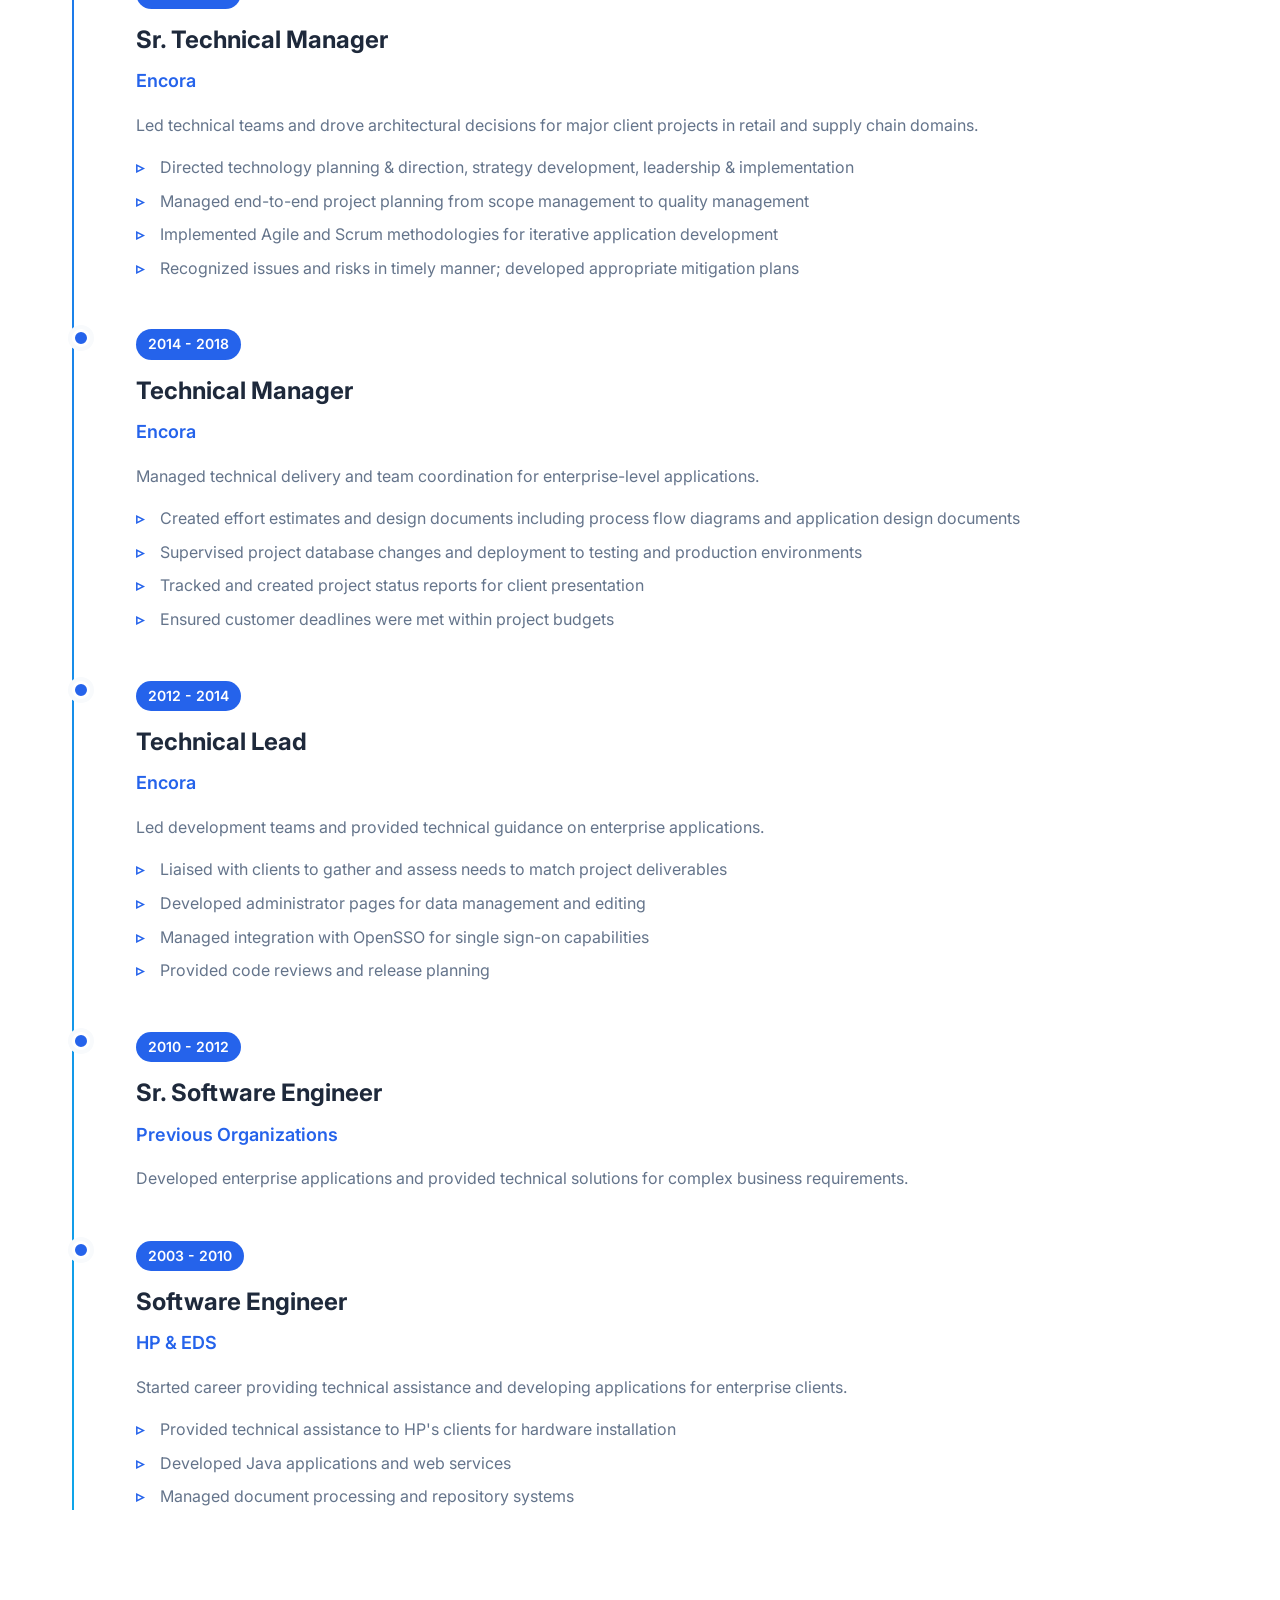
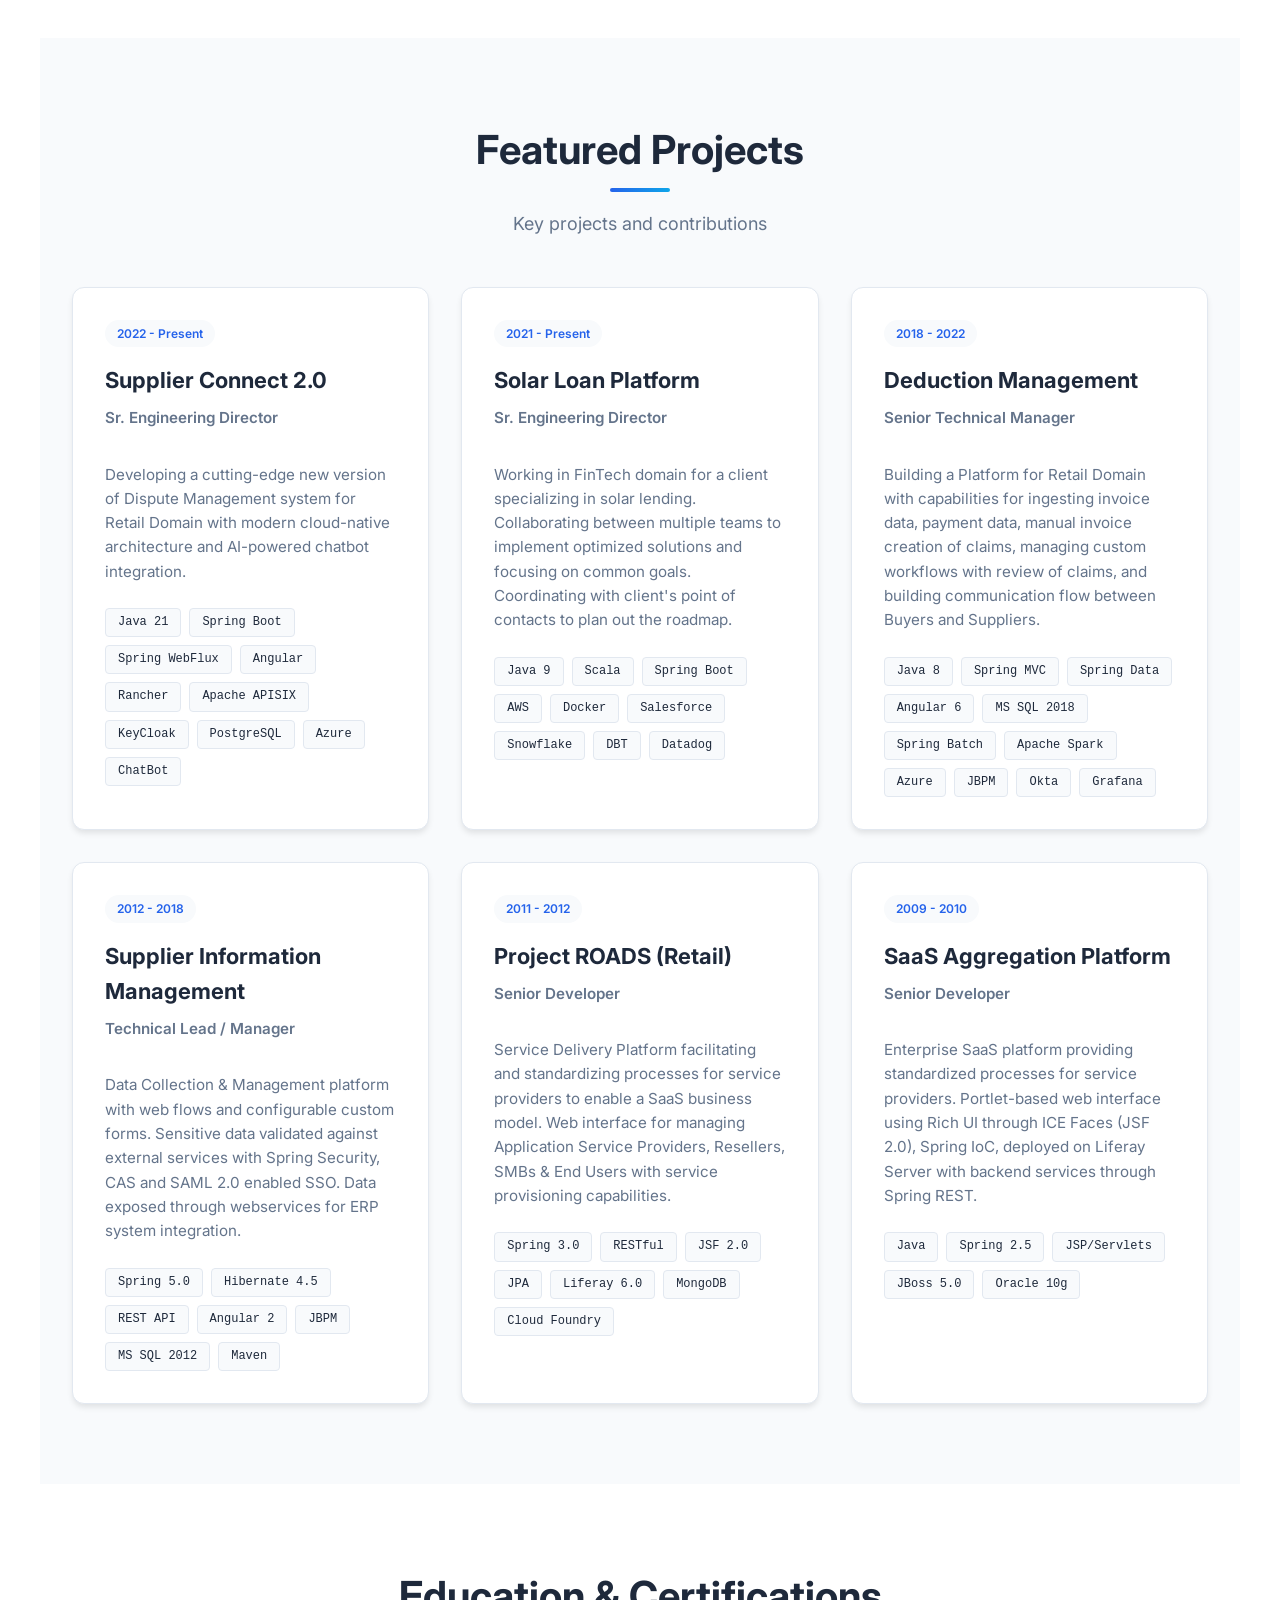
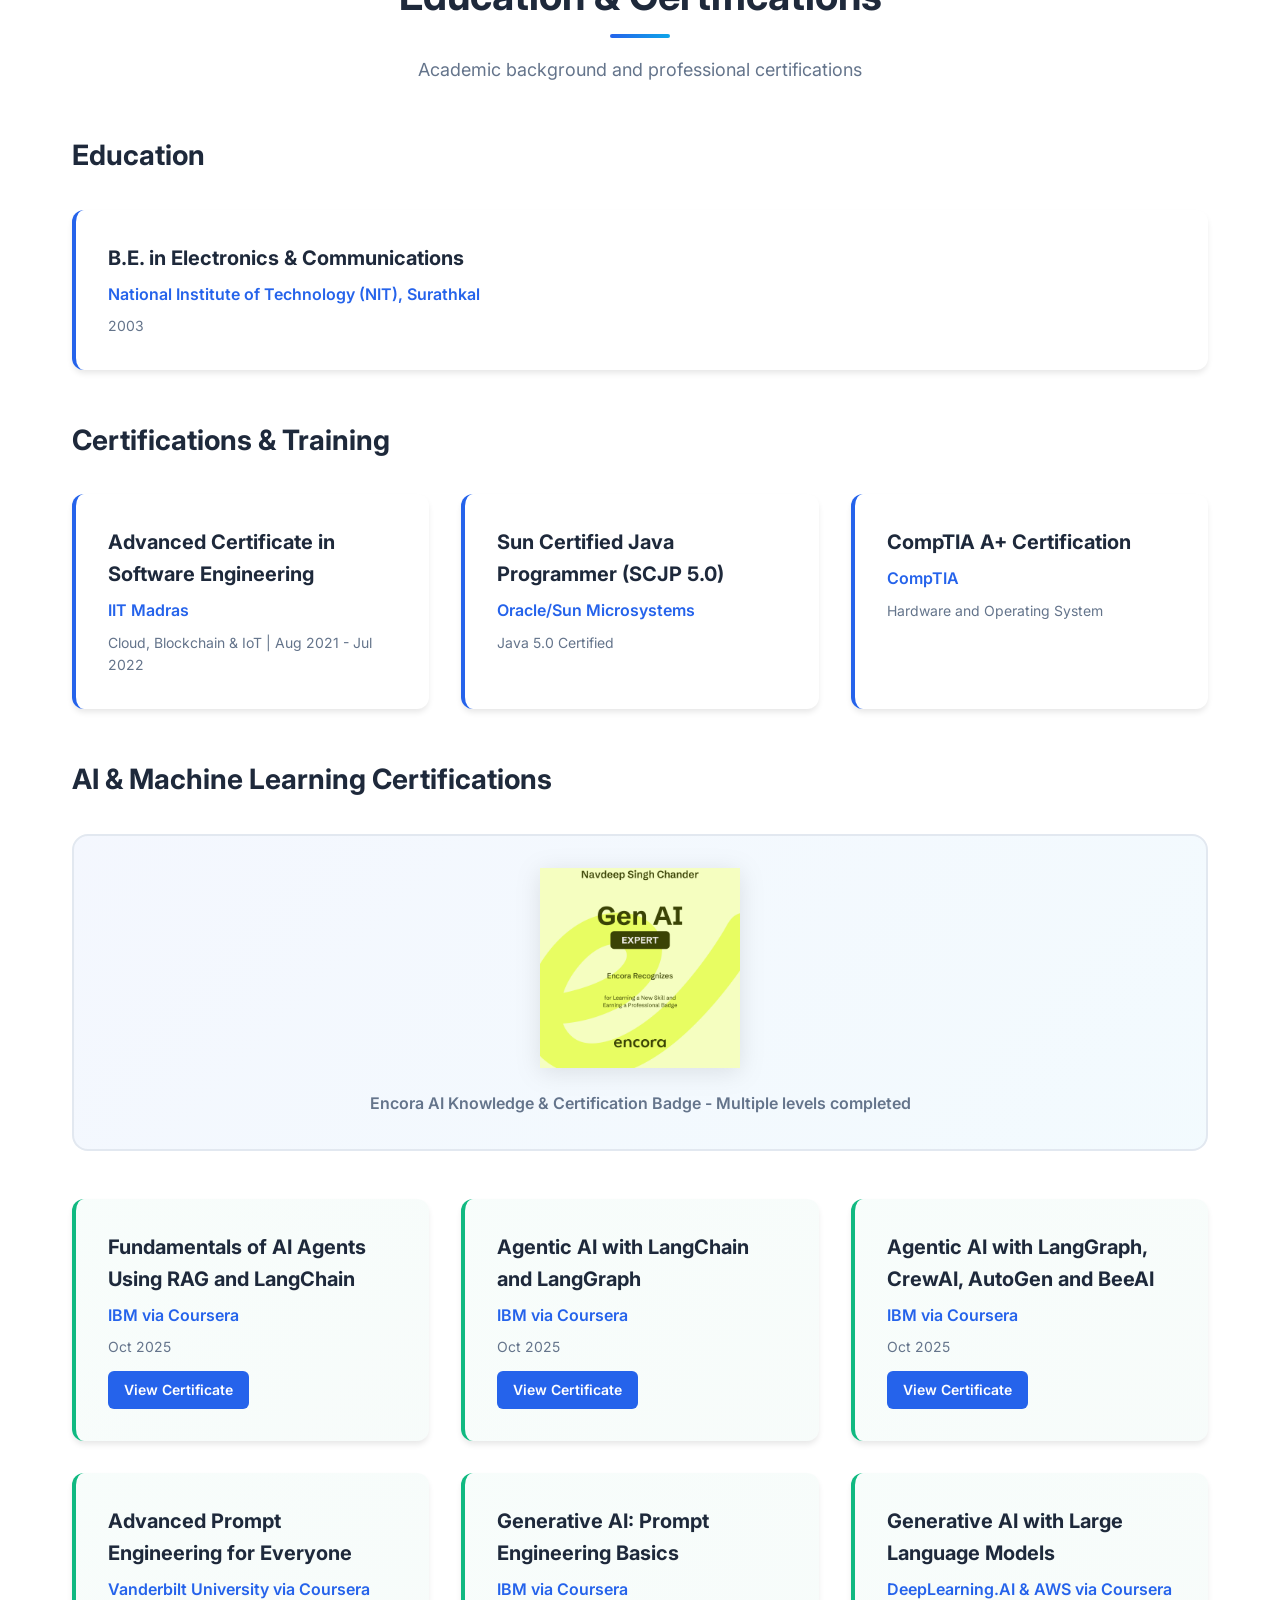
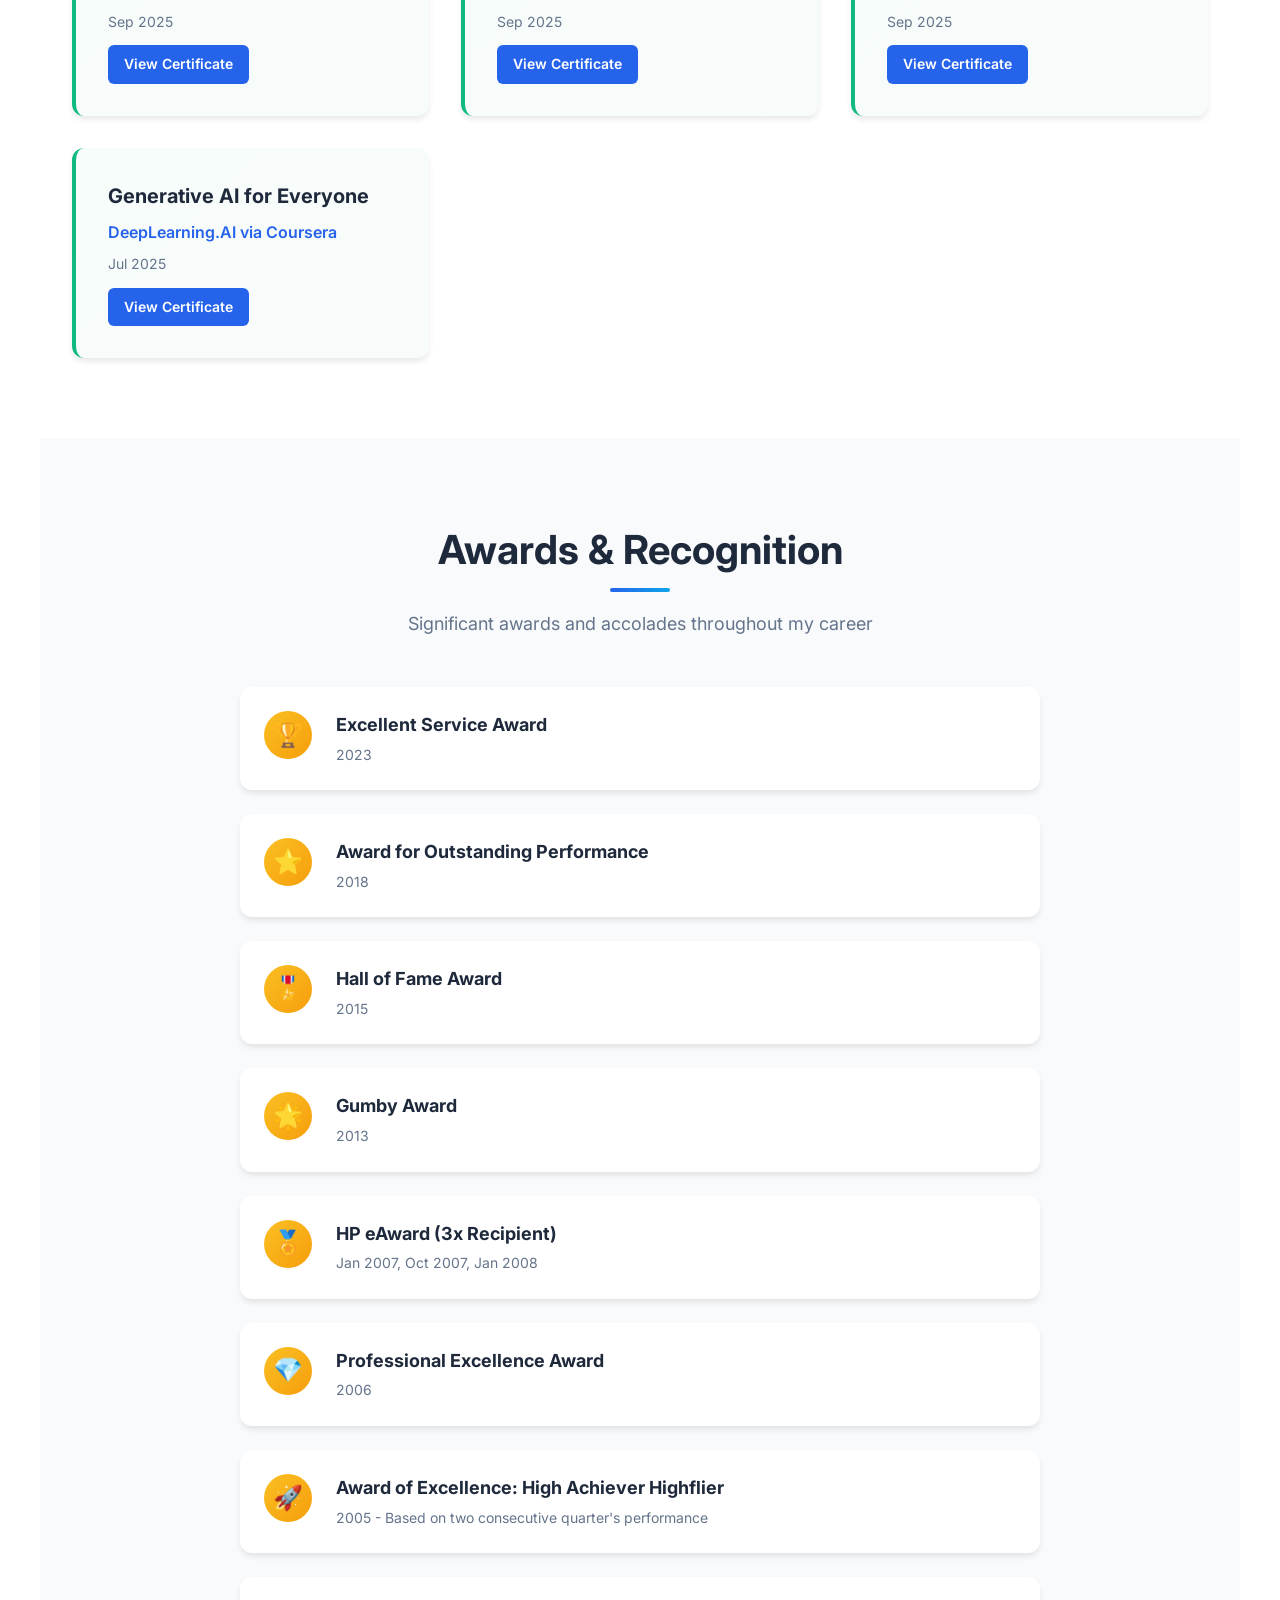
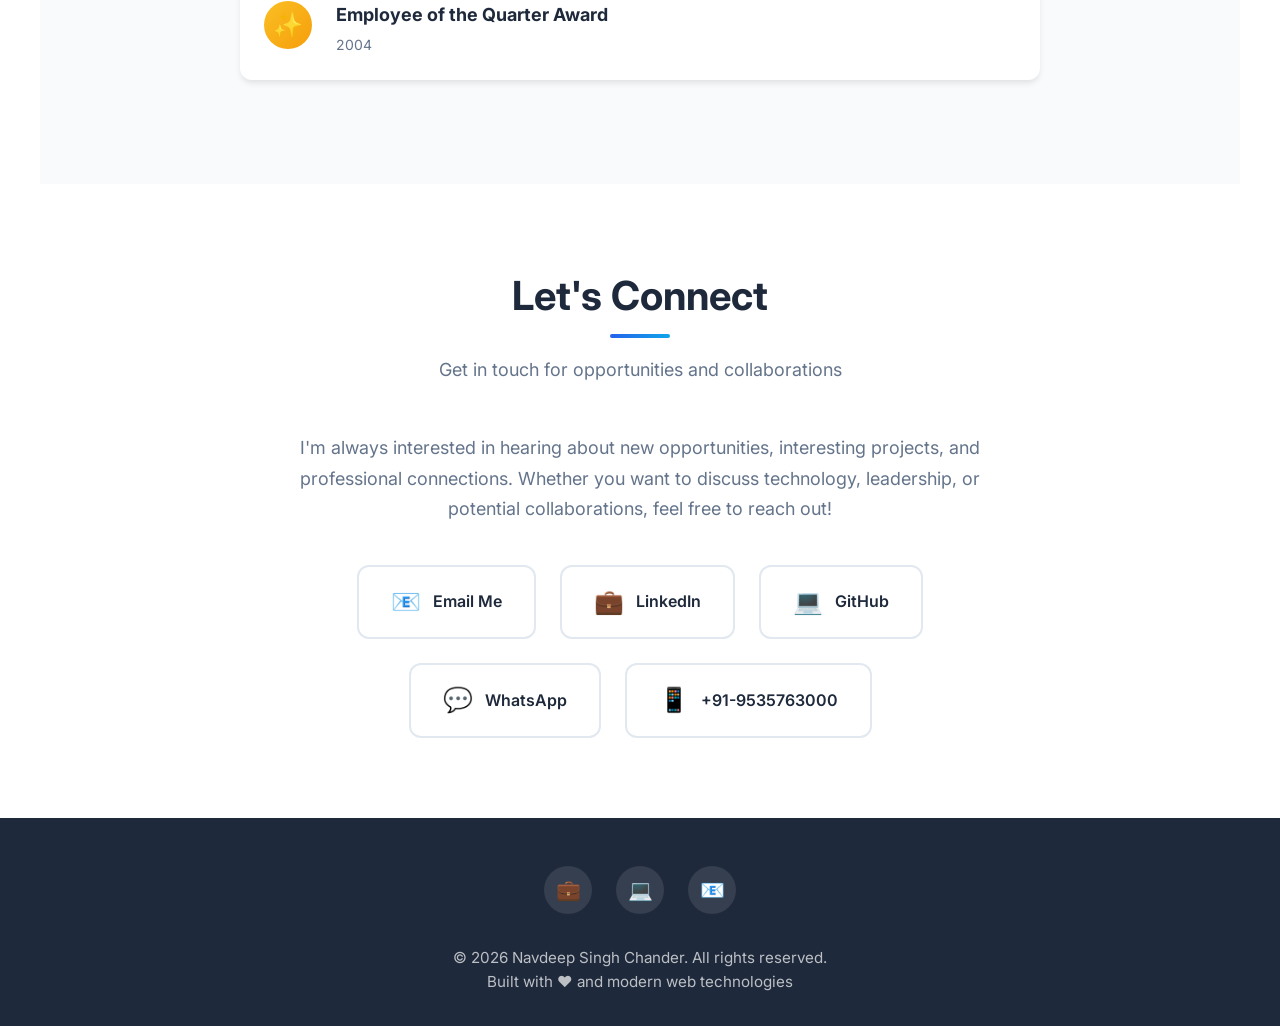
==== commit cca96542: "Update Supplier Connect 2.0: Change to Dispute Management system - Update project description from D" ====
--- a/index.html
+++ b/index.html
@@ -346,7 +346,7 @@
                     <p class="project-role">Sr. Engineering Director</p>
                 </div>
                 <div class="project-description">
-                    Developing a cutting-edge new version of Deduction Management system for Retail Domain with modern cloud-native architecture and AI-powered chatbot integration.
+                    Developing a cutting-edge new version of Dispute Management system for Retail Domain with modern cloud-native architecture and AI-powered chatbot integration.
                 </div>
                 <div class="project-tech">
                     <span class="tech-badge">Java 21</span>
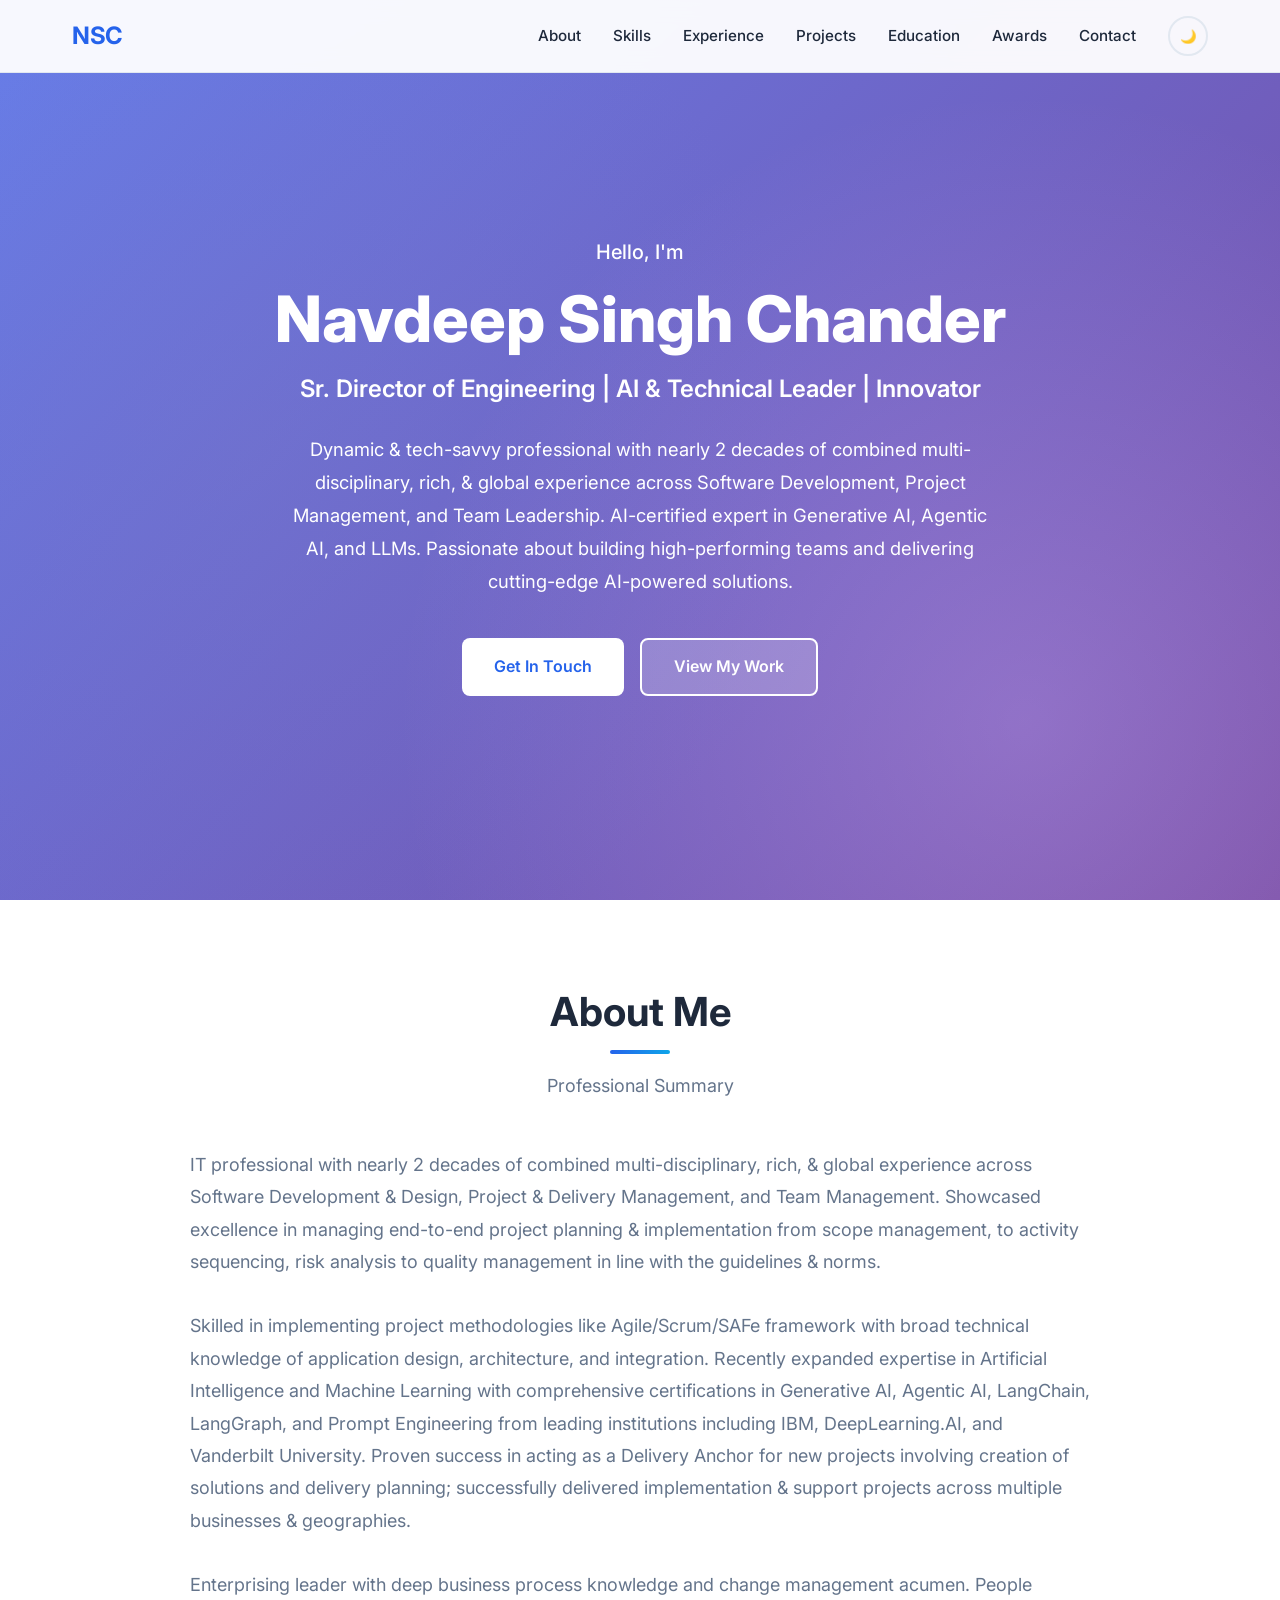
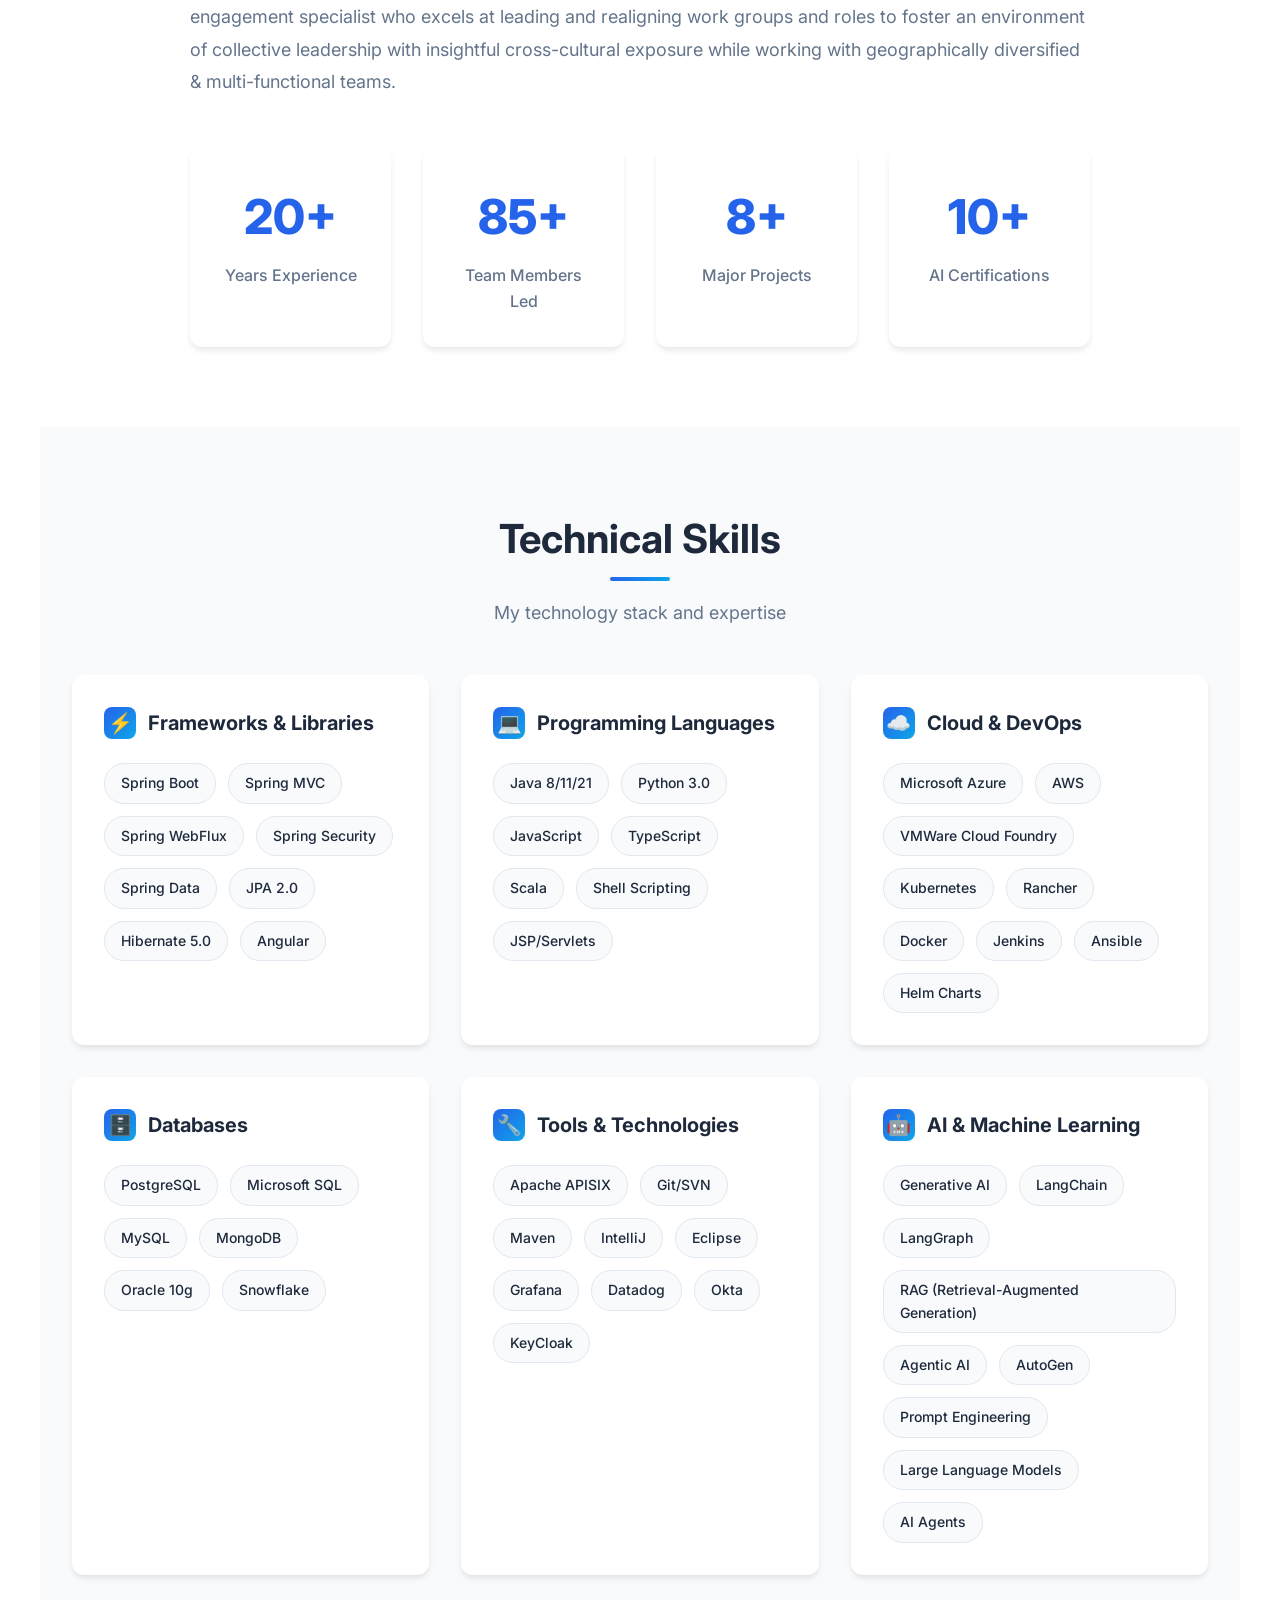
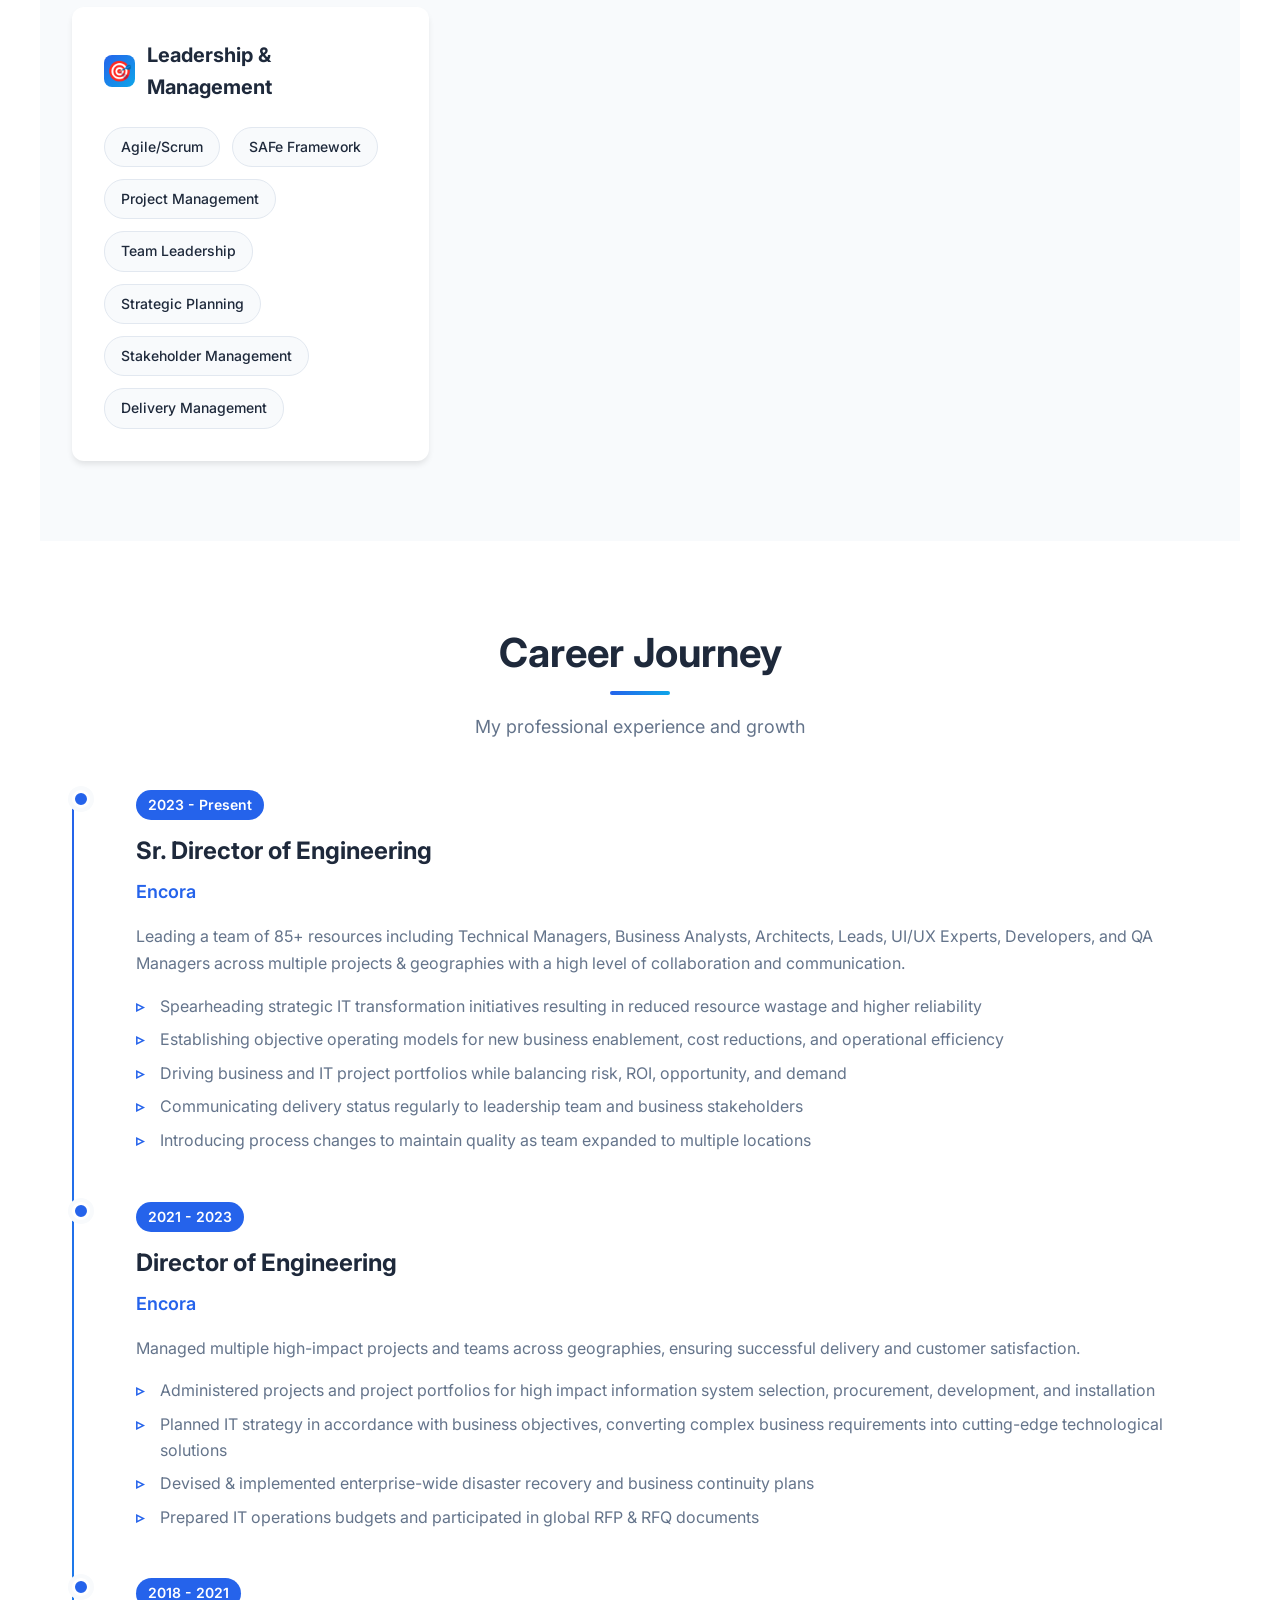
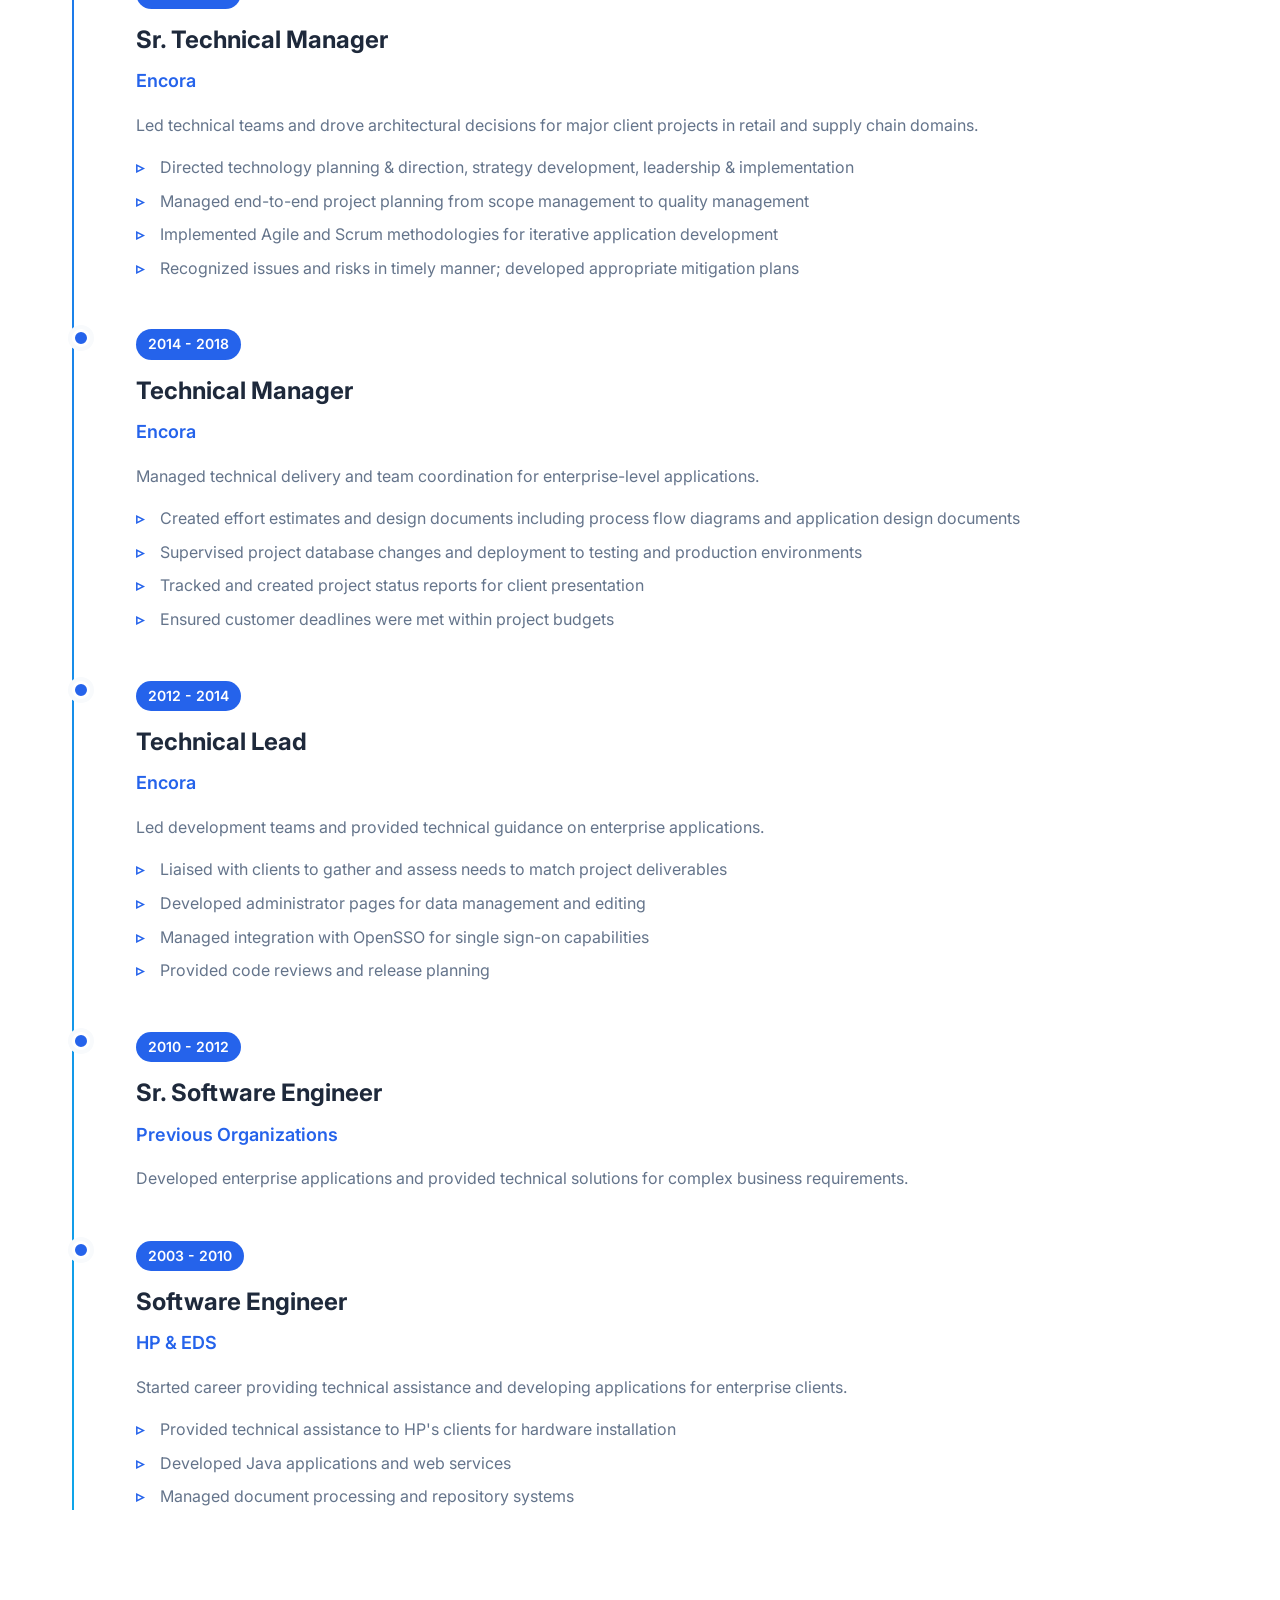
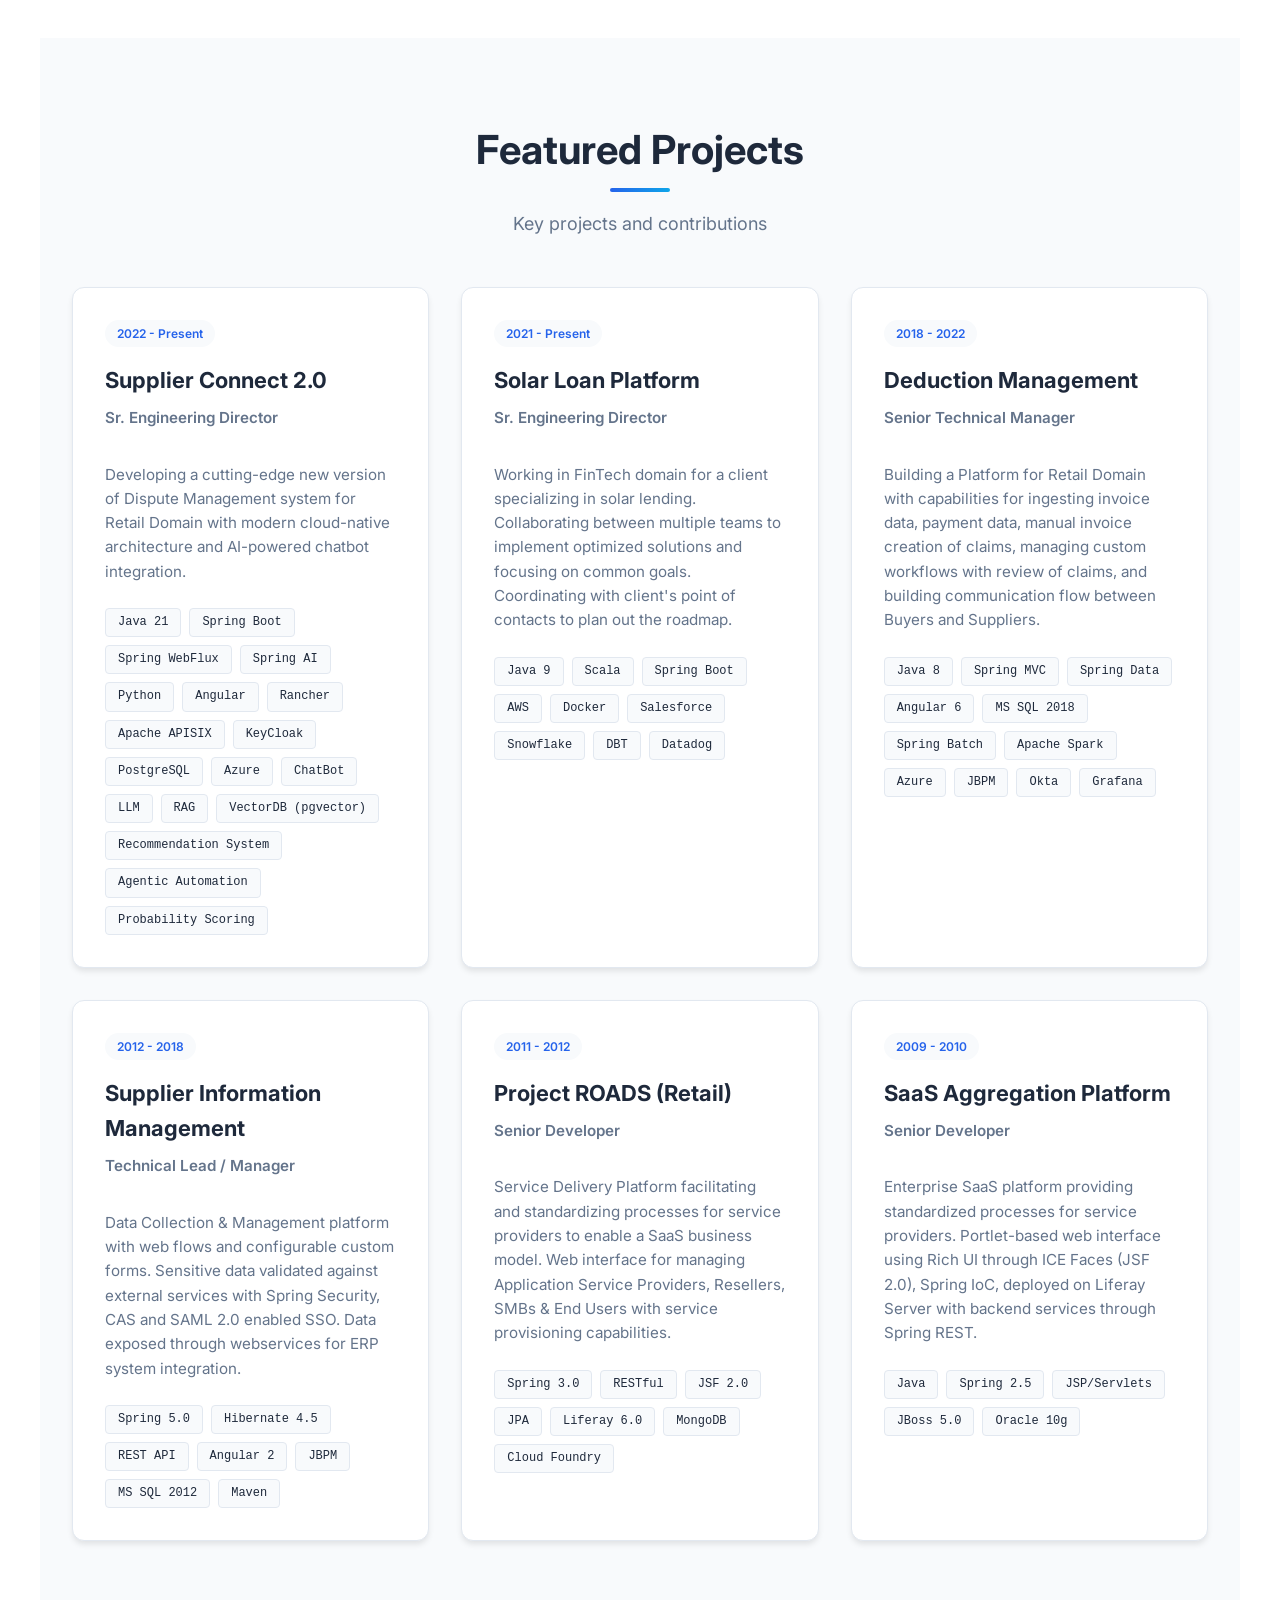
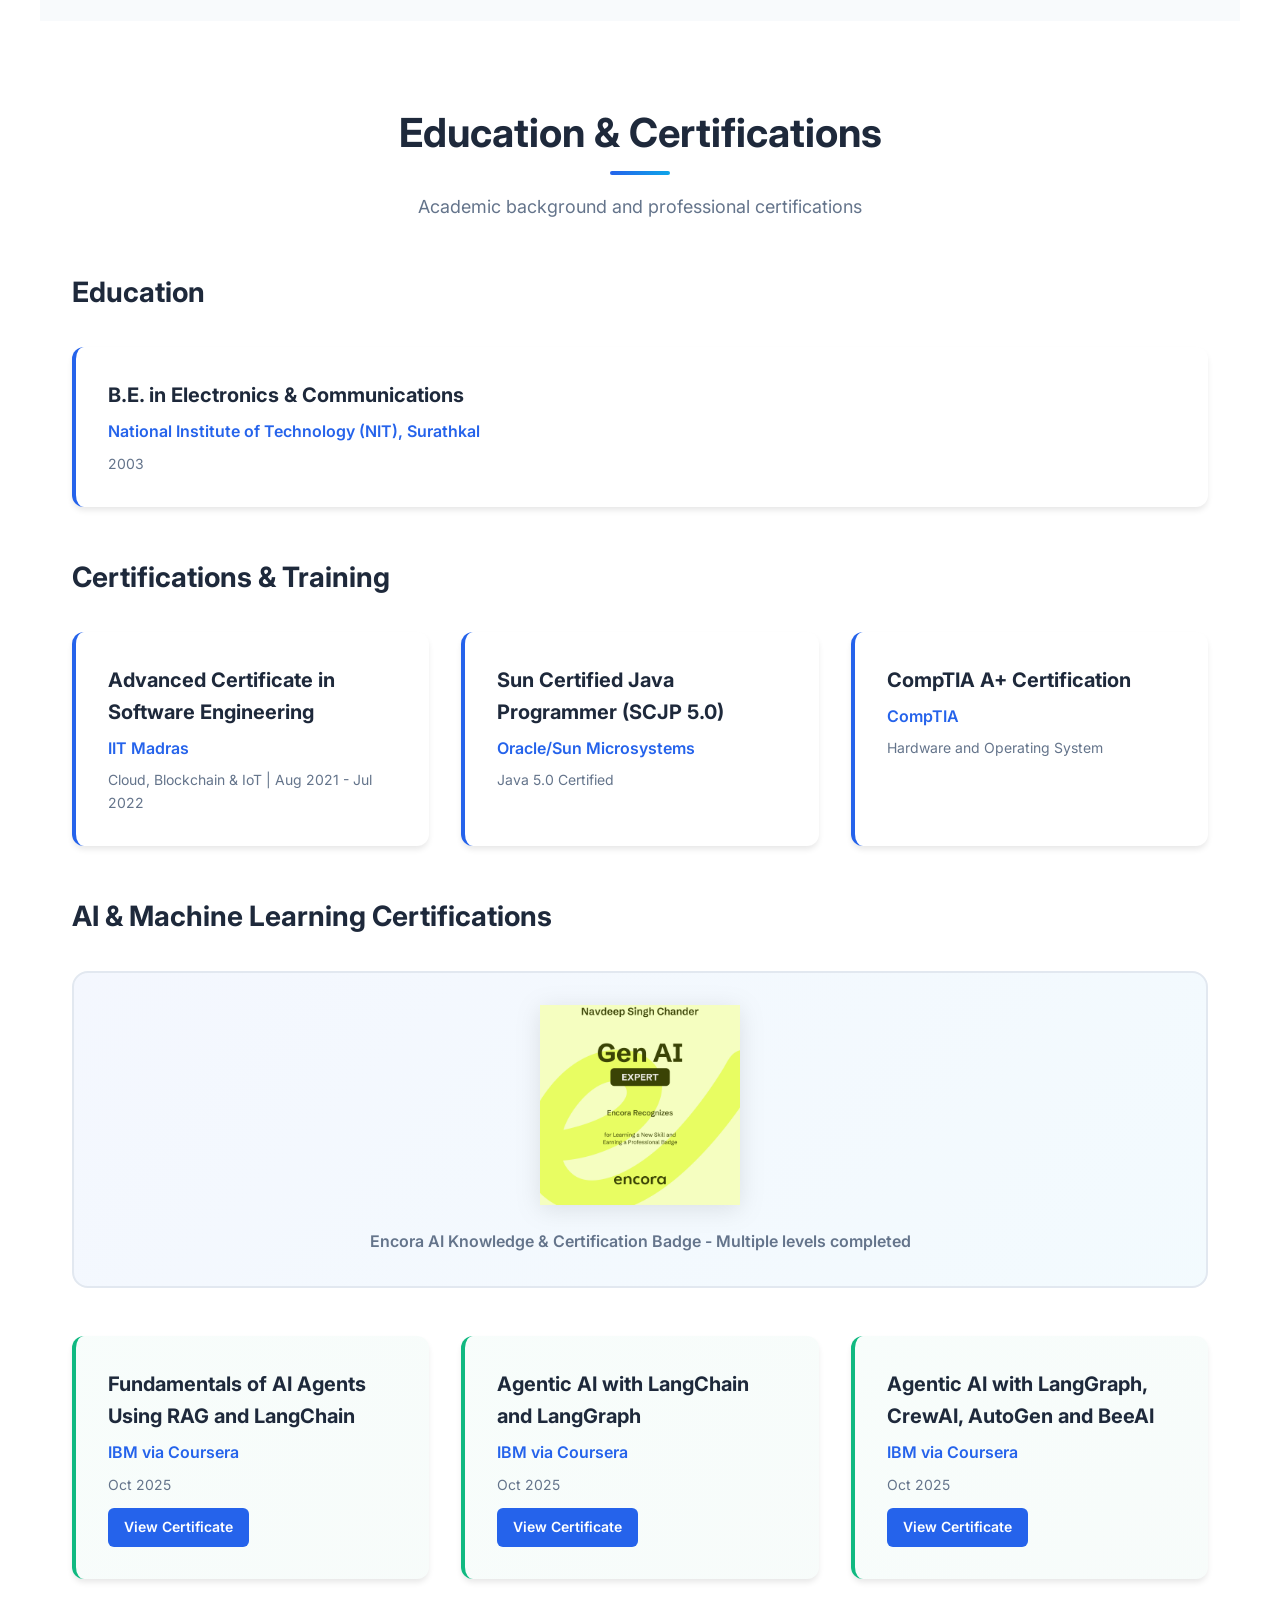
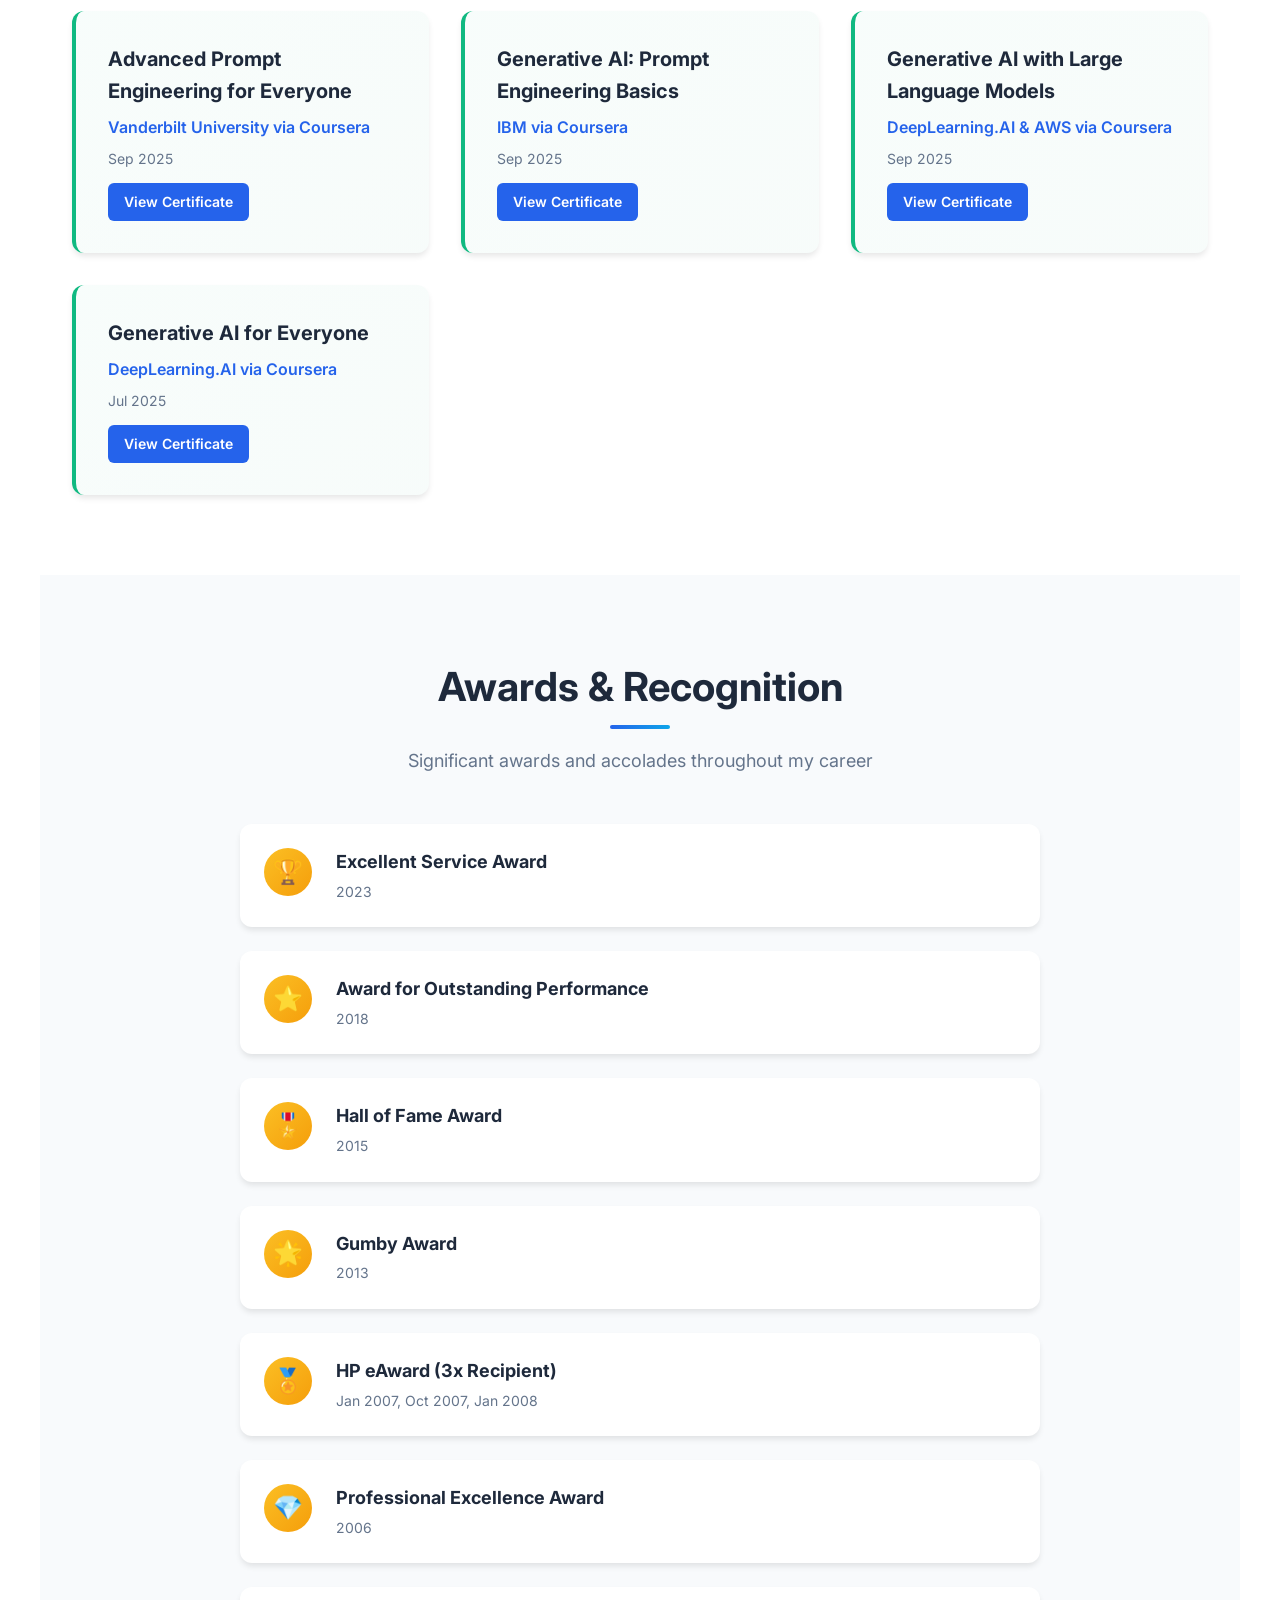
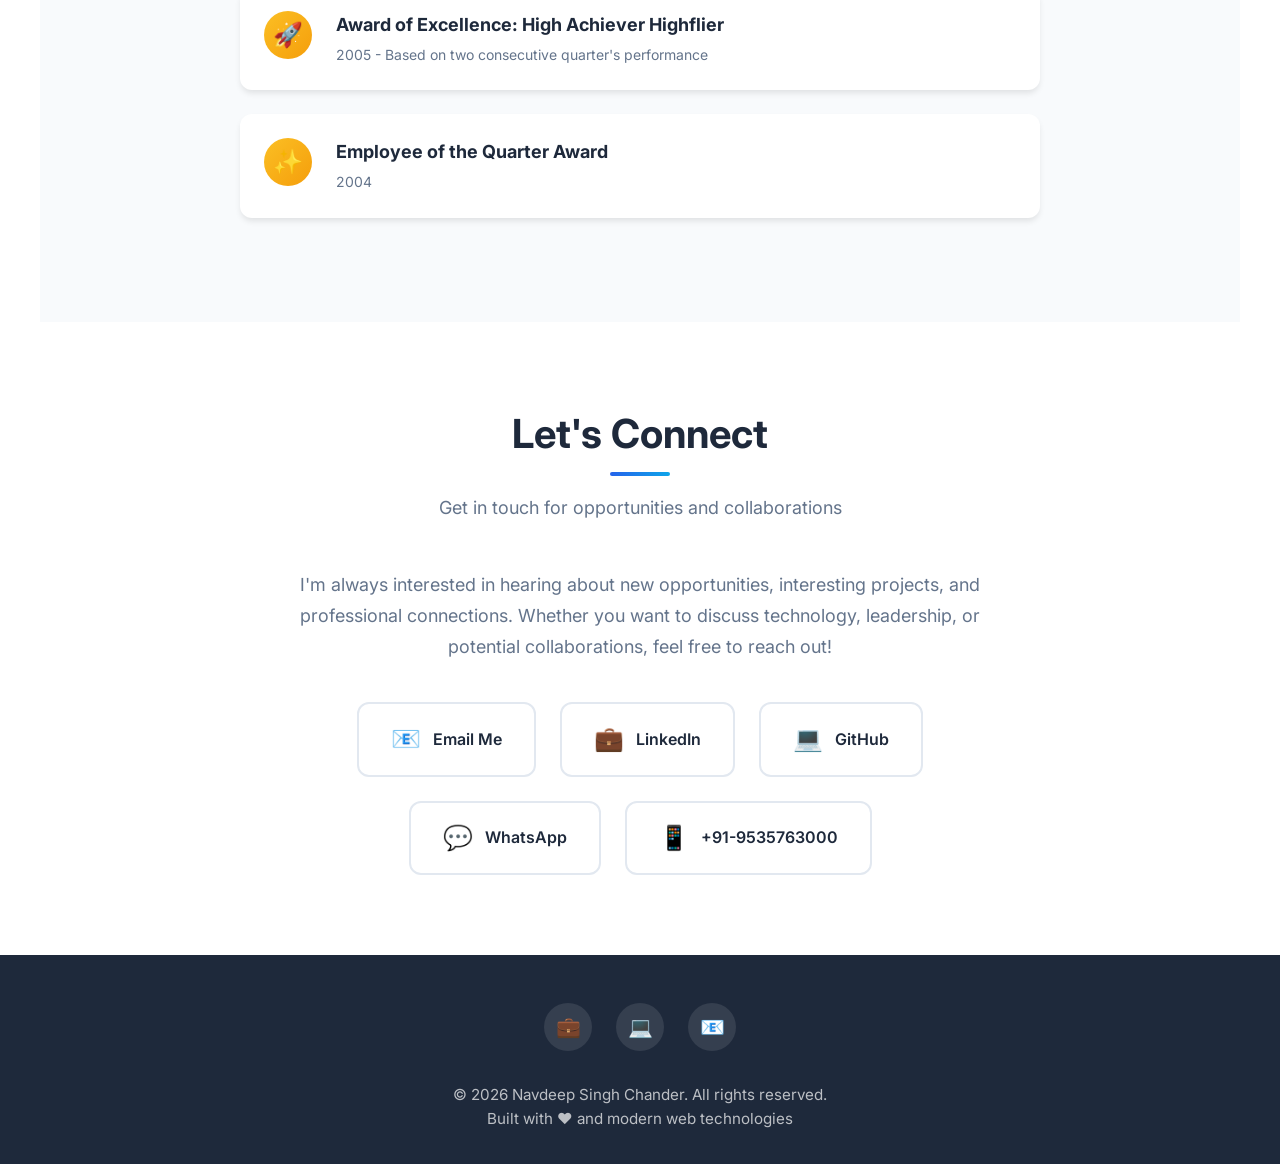
==== commit a71e8ad0: "Expand Supplier Connect 2.0 AI/ML technology stack - Add Spring AI and Python to core technologies -" ====
--- a/index.html
+++ b/index.html
@@ -352,6 +352,8 @@
                     <span class="tech-badge">Java 21</span>
                     <span class="tech-badge">Spring Boot</span>
                     <span class="tech-badge">Spring WebFlux</span>
+                    <span class="tech-badge">Spring AI</span>
+                    <span class="tech-badge">Python</span>
                     <span class="tech-badge">Angular</span>
                     <span class="tech-badge">Rancher</span>
                     <span class="tech-badge">Apache APISIX</span>
@@ -359,6 +361,12 @@
                     <span class="tech-badge">PostgreSQL</span>
                     <span class="tech-badge">Azure</span>
                     <span class="tech-badge">ChatBot</span>
+                    <span class="tech-badge">LLM</span>
+                    <span class="tech-badge">RAG</span>
+                    <span class="tech-badge">VectorDB (pgvector)</span>
+                    <span class="tech-badge">Recommendation System</span>
+                    <span class="tech-badge">Agentic Automation</span>
+                    <span class="tech-badge">Probability Scoring</span>
                 </div>
             </div>
             
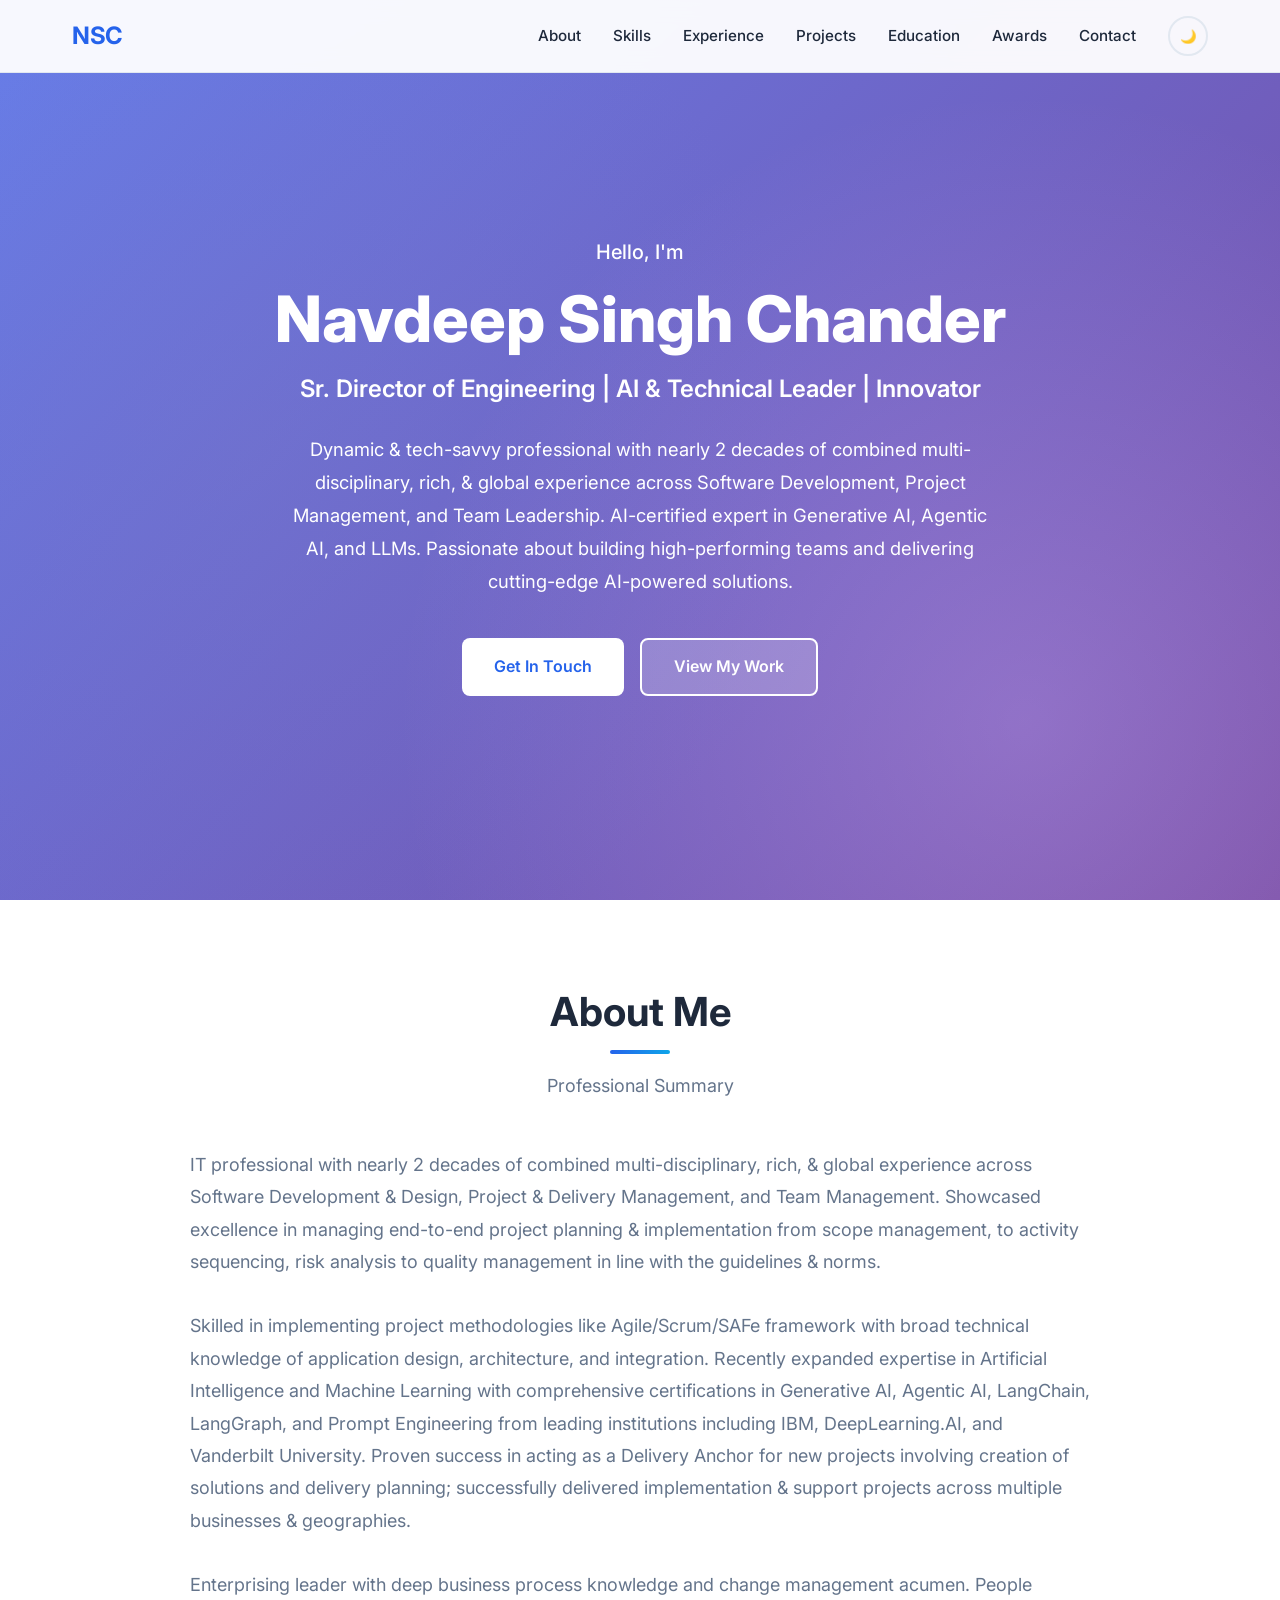
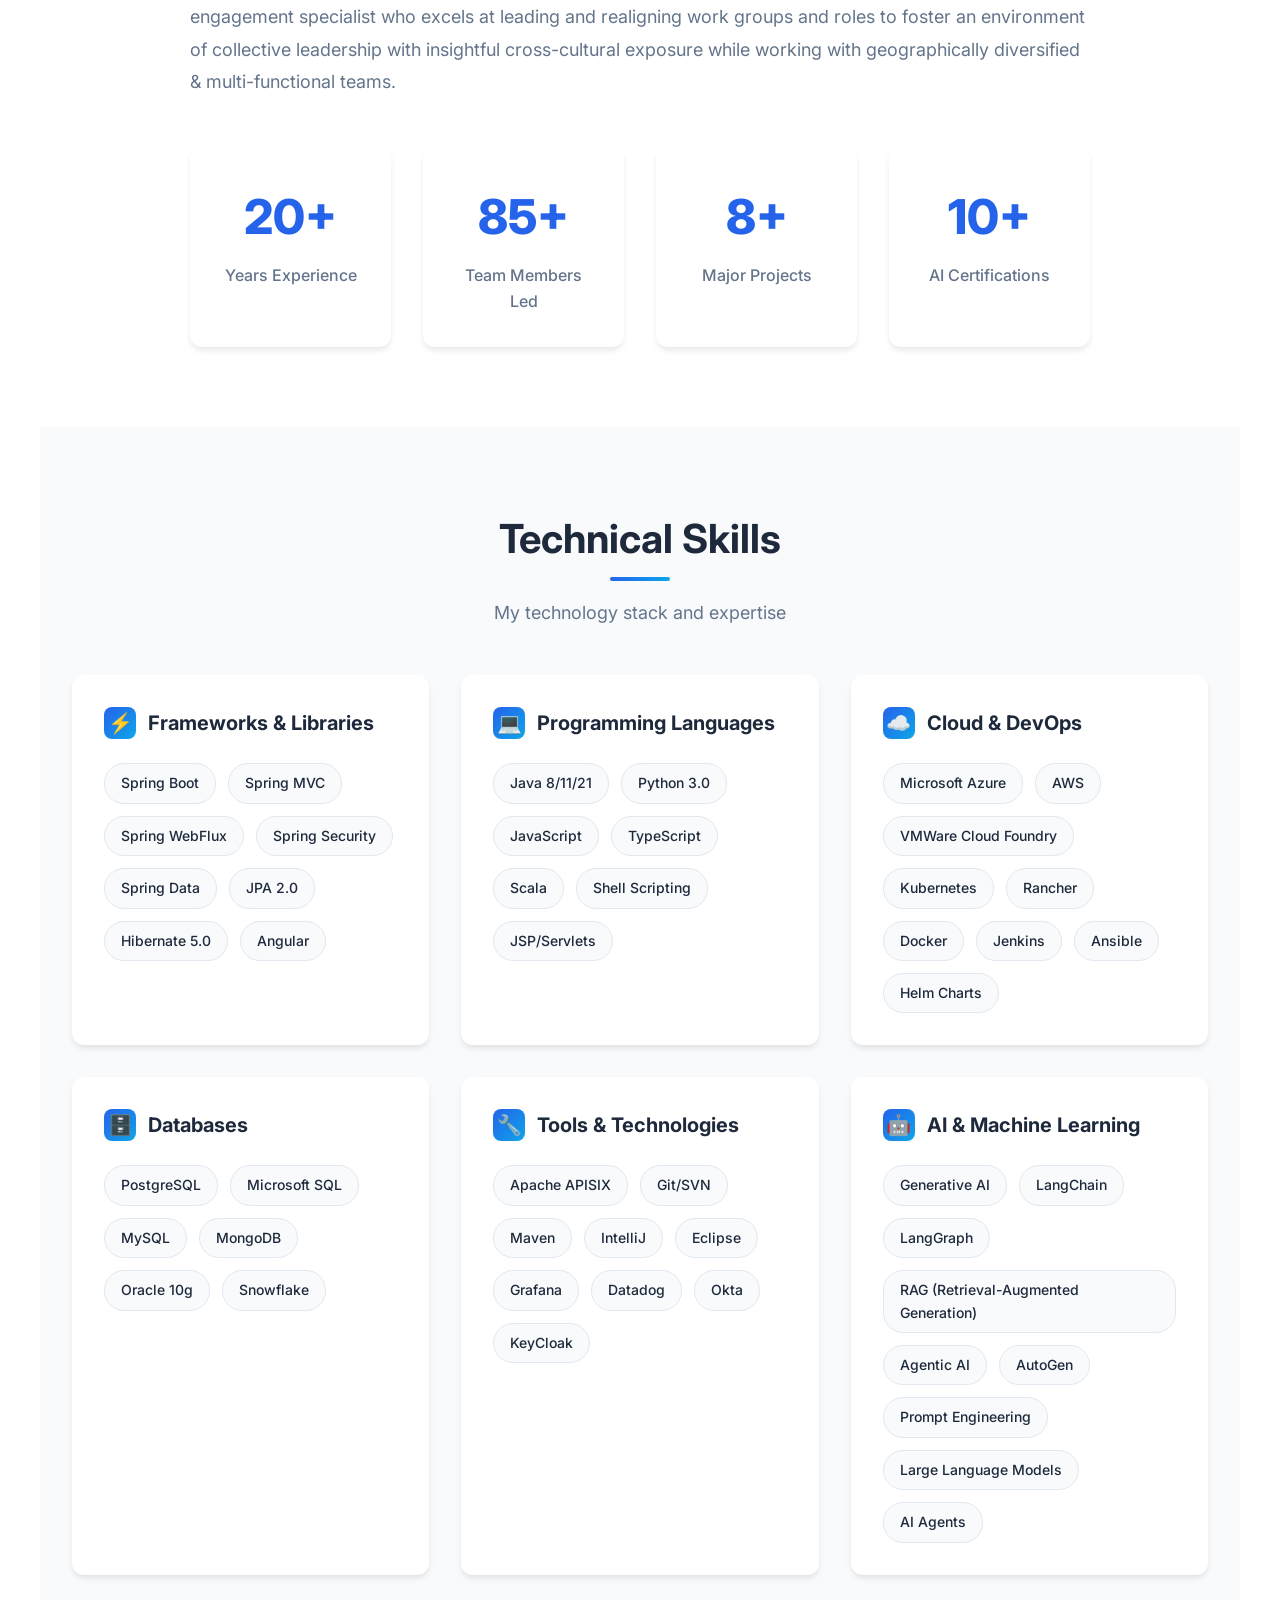
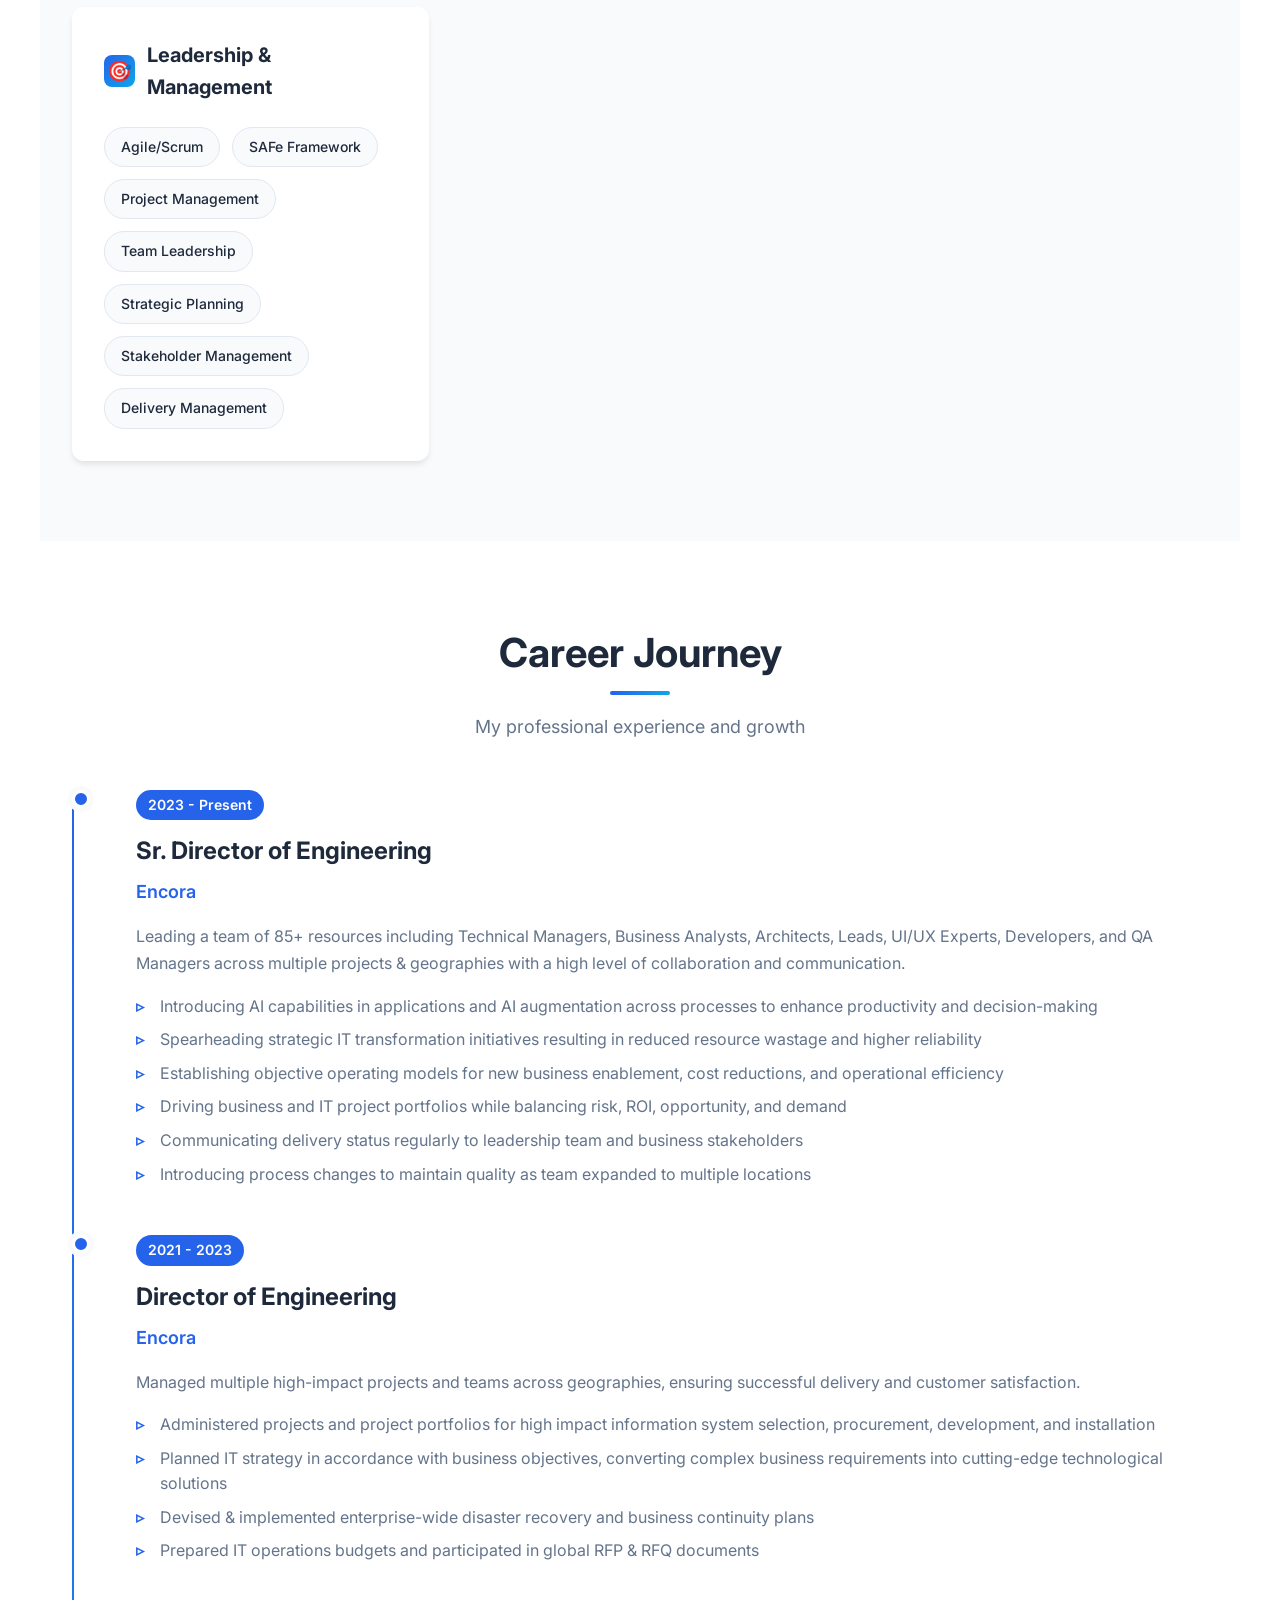
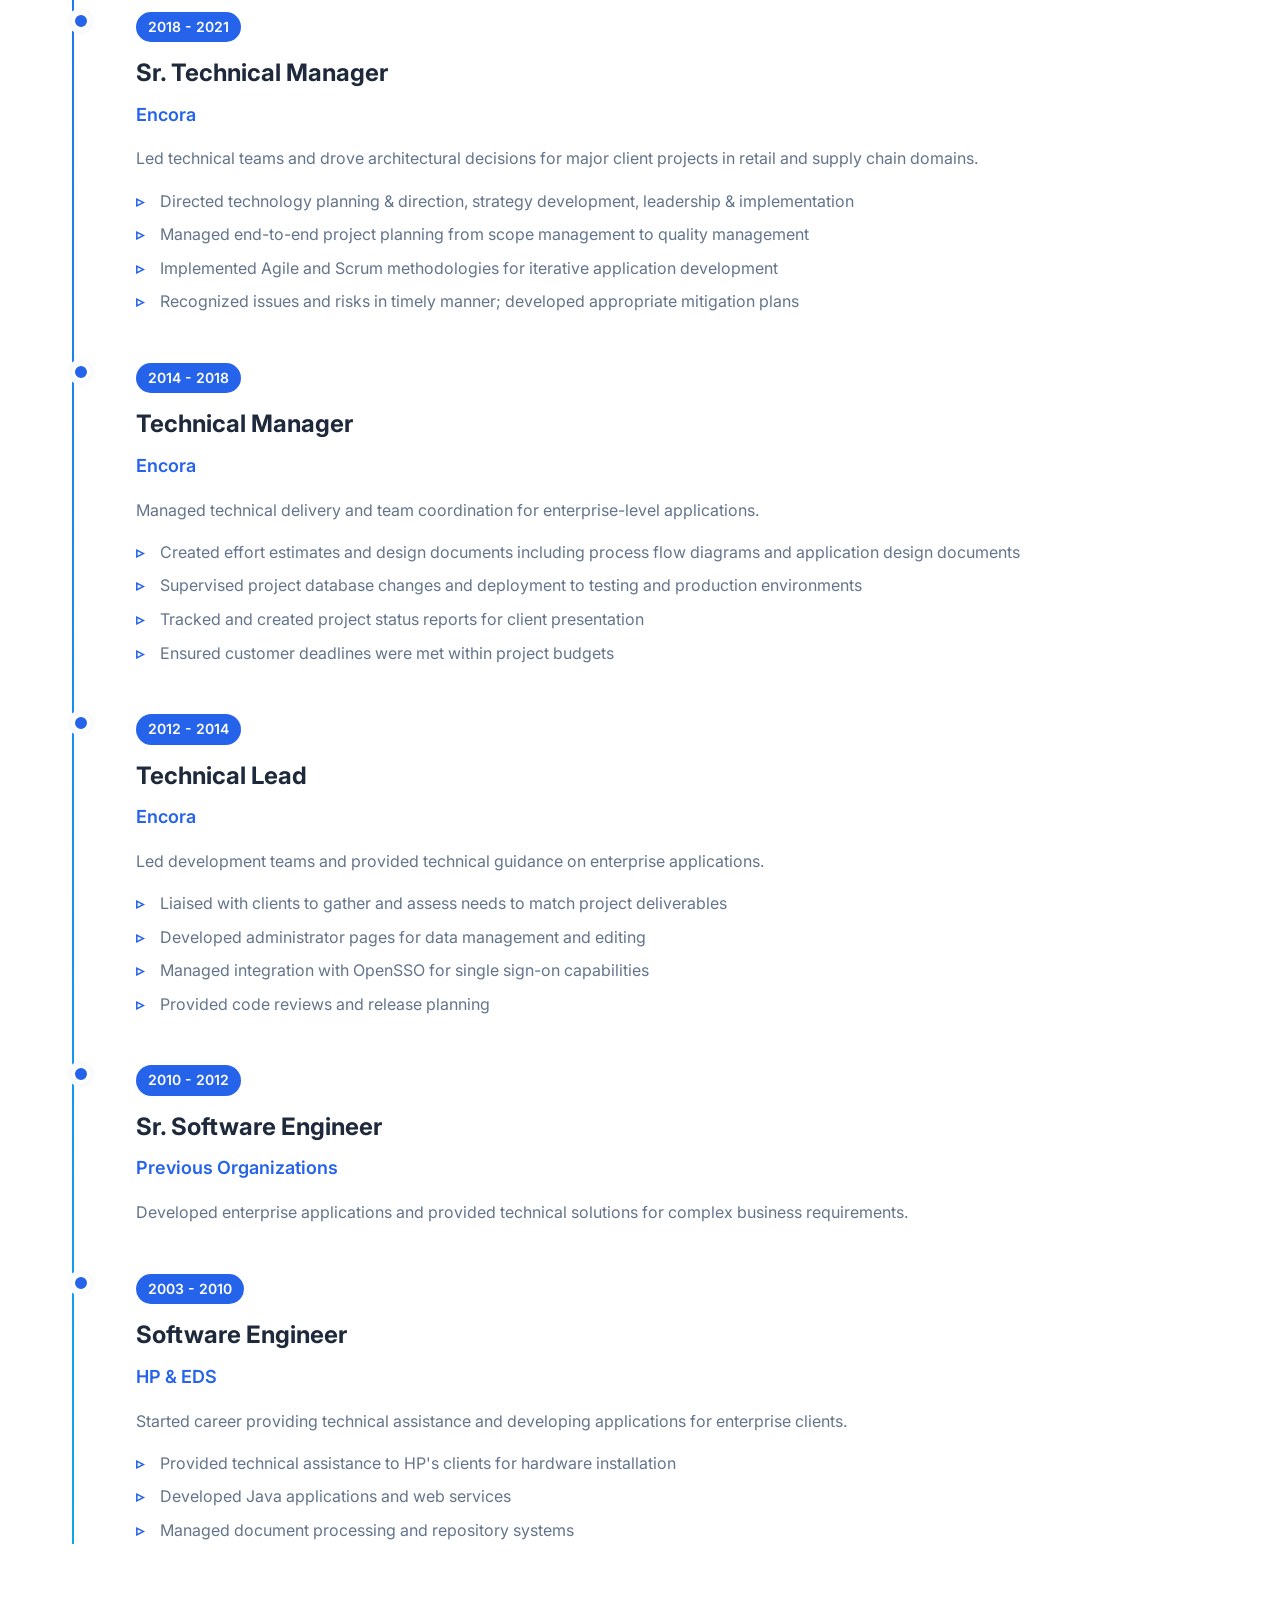
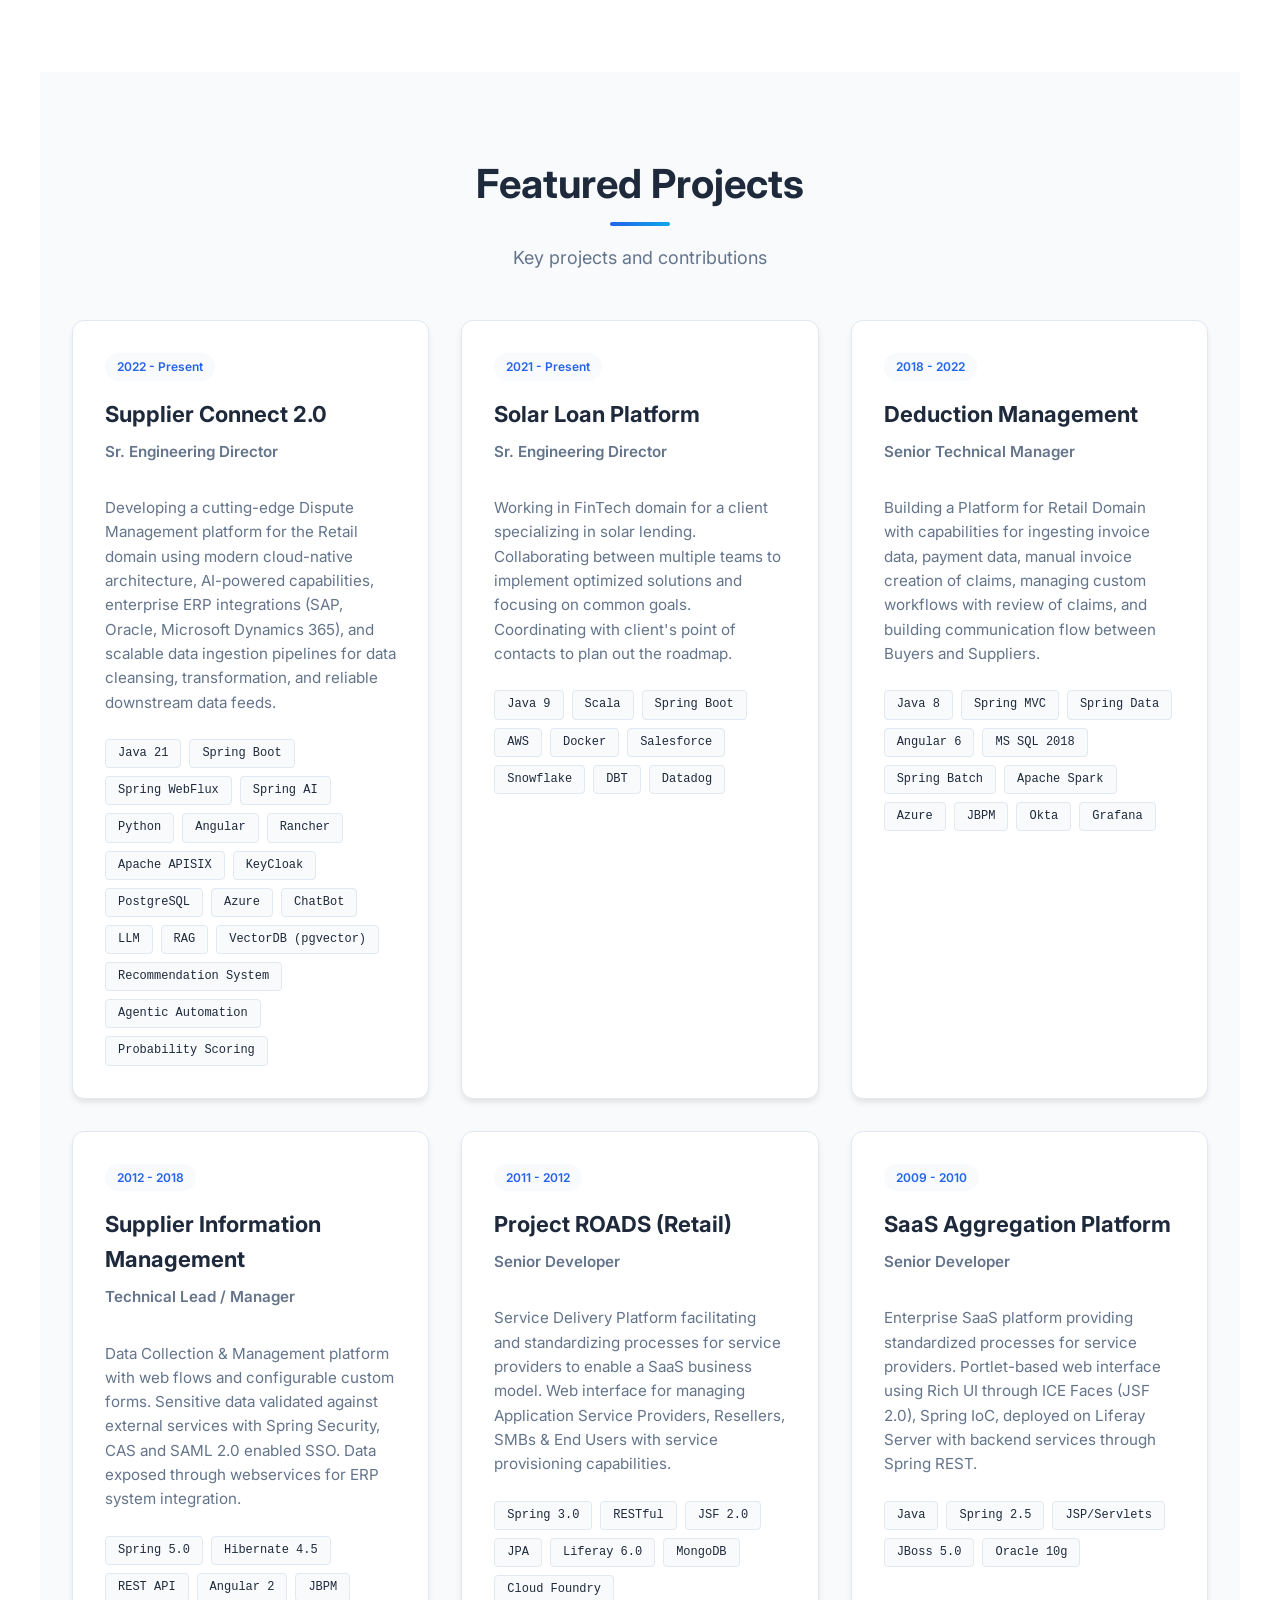
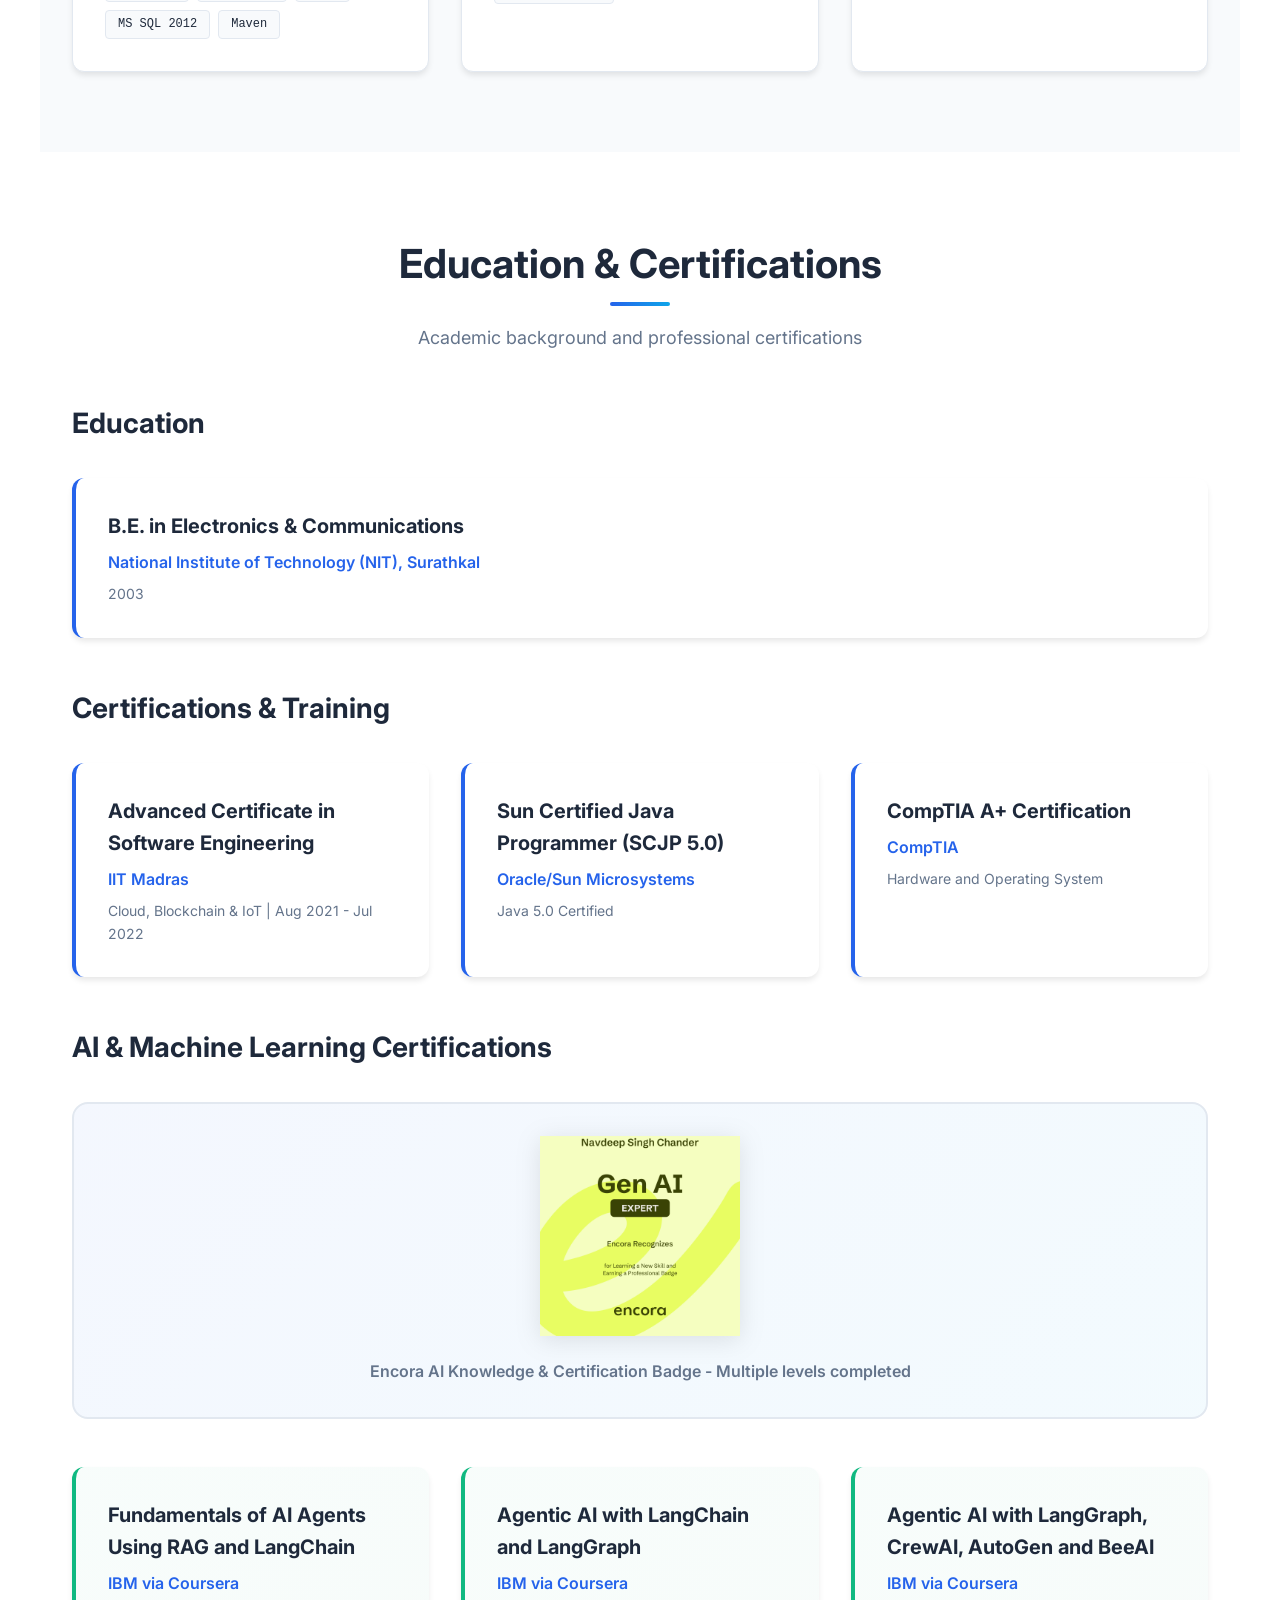
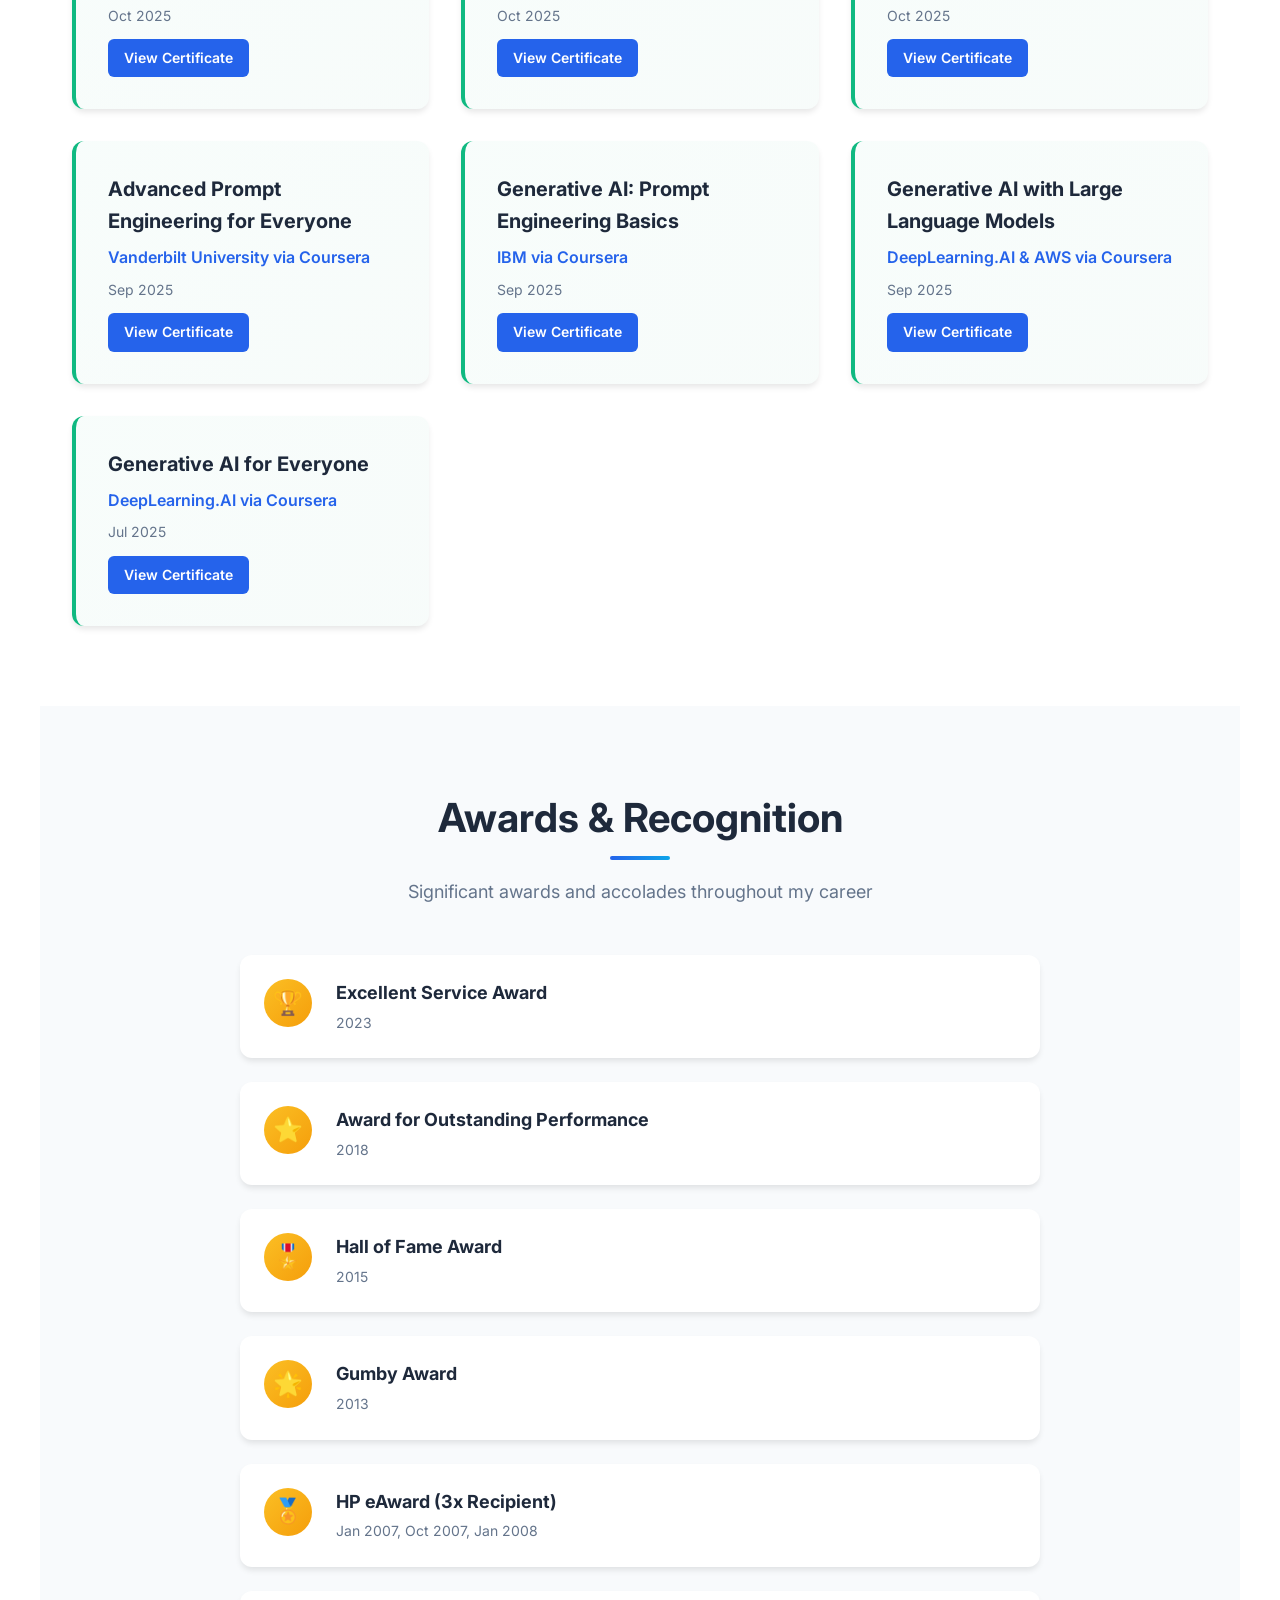
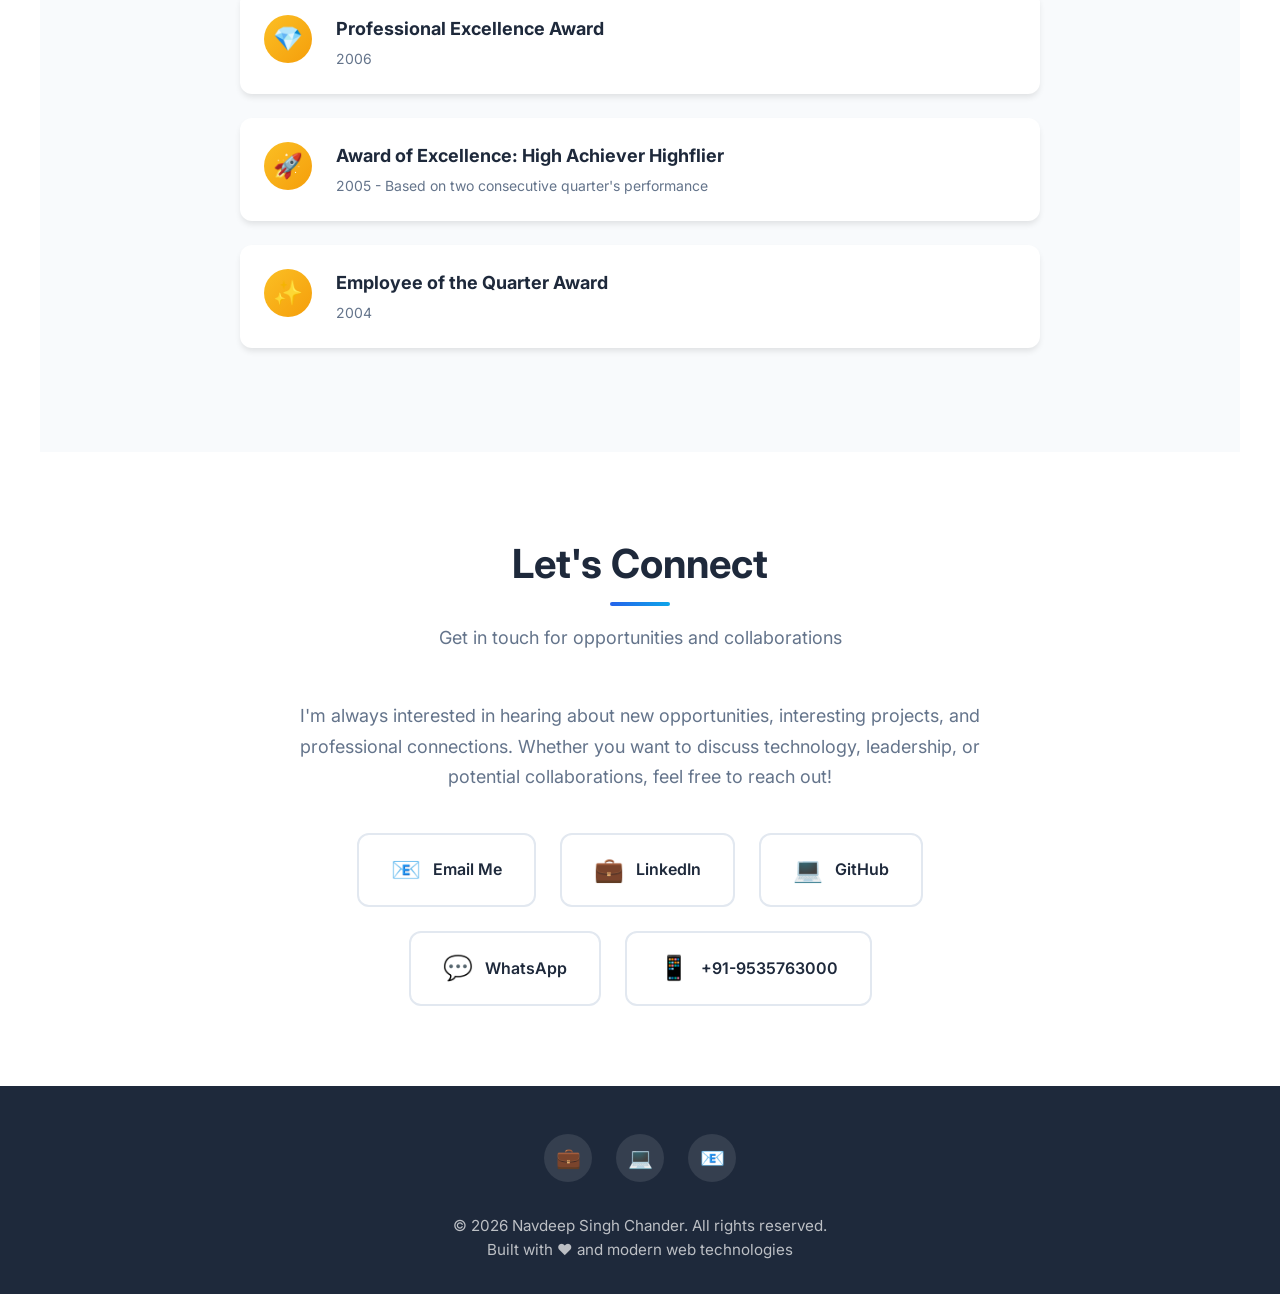
==== commit 2d3656a2: "Enhance AI leadership positioning in current role and project - Add AI capabilities and augmentation" ====
--- a/index.html
+++ b/index.html
@@ -239,6 +239,7 @@
                     Leading a team of 85+ resources including Technical Managers, Business Analysts, Architects, Leads, UI/UX Experts, Developers, and QA Managers across multiple projects & geographies with a high level of collaboration and communication.
                 </p>
                 <ul class="experience-highlights">
+                    <li>Introducing AI capabilities in applications and AI augmentation across processes to enhance productivity and decision-making</li>
                     <li>Spearheading strategic IT transformation initiatives resulting in reduced resource wastage and higher reliability</li>
                     <li>Establishing objective operating models for new business enablement, cost reductions, and operational efficiency</li>
                     <li>Driving business and IT project portfolios while balancing risk, ROI, opportunity, and demand</li>
@@ -346,7 +347,7 @@
                     <p class="project-role">Sr. Engineering Director</p>
                 </div>
                 <div class="project-description">
-                    Developing a cutting-edge new version of Dispute Management system for Retail Domain with modern cloud-native architecture and AI-powered chatbot integration.
+                    Developing a cutting-edge Dispute Management platform for the Retail domain using modern cloud-native architecture, AI-powered capabilities, enterprise ERP integrations (SAP, Oracle, Microsoft Dynamics 365), and scalable data ingestion pipelines for data cleansing, transformation, and reliable downstream data feeds.
                 </div>
                 <div class="project-tech">
                     <span class="tech-badge">Java 21</span>
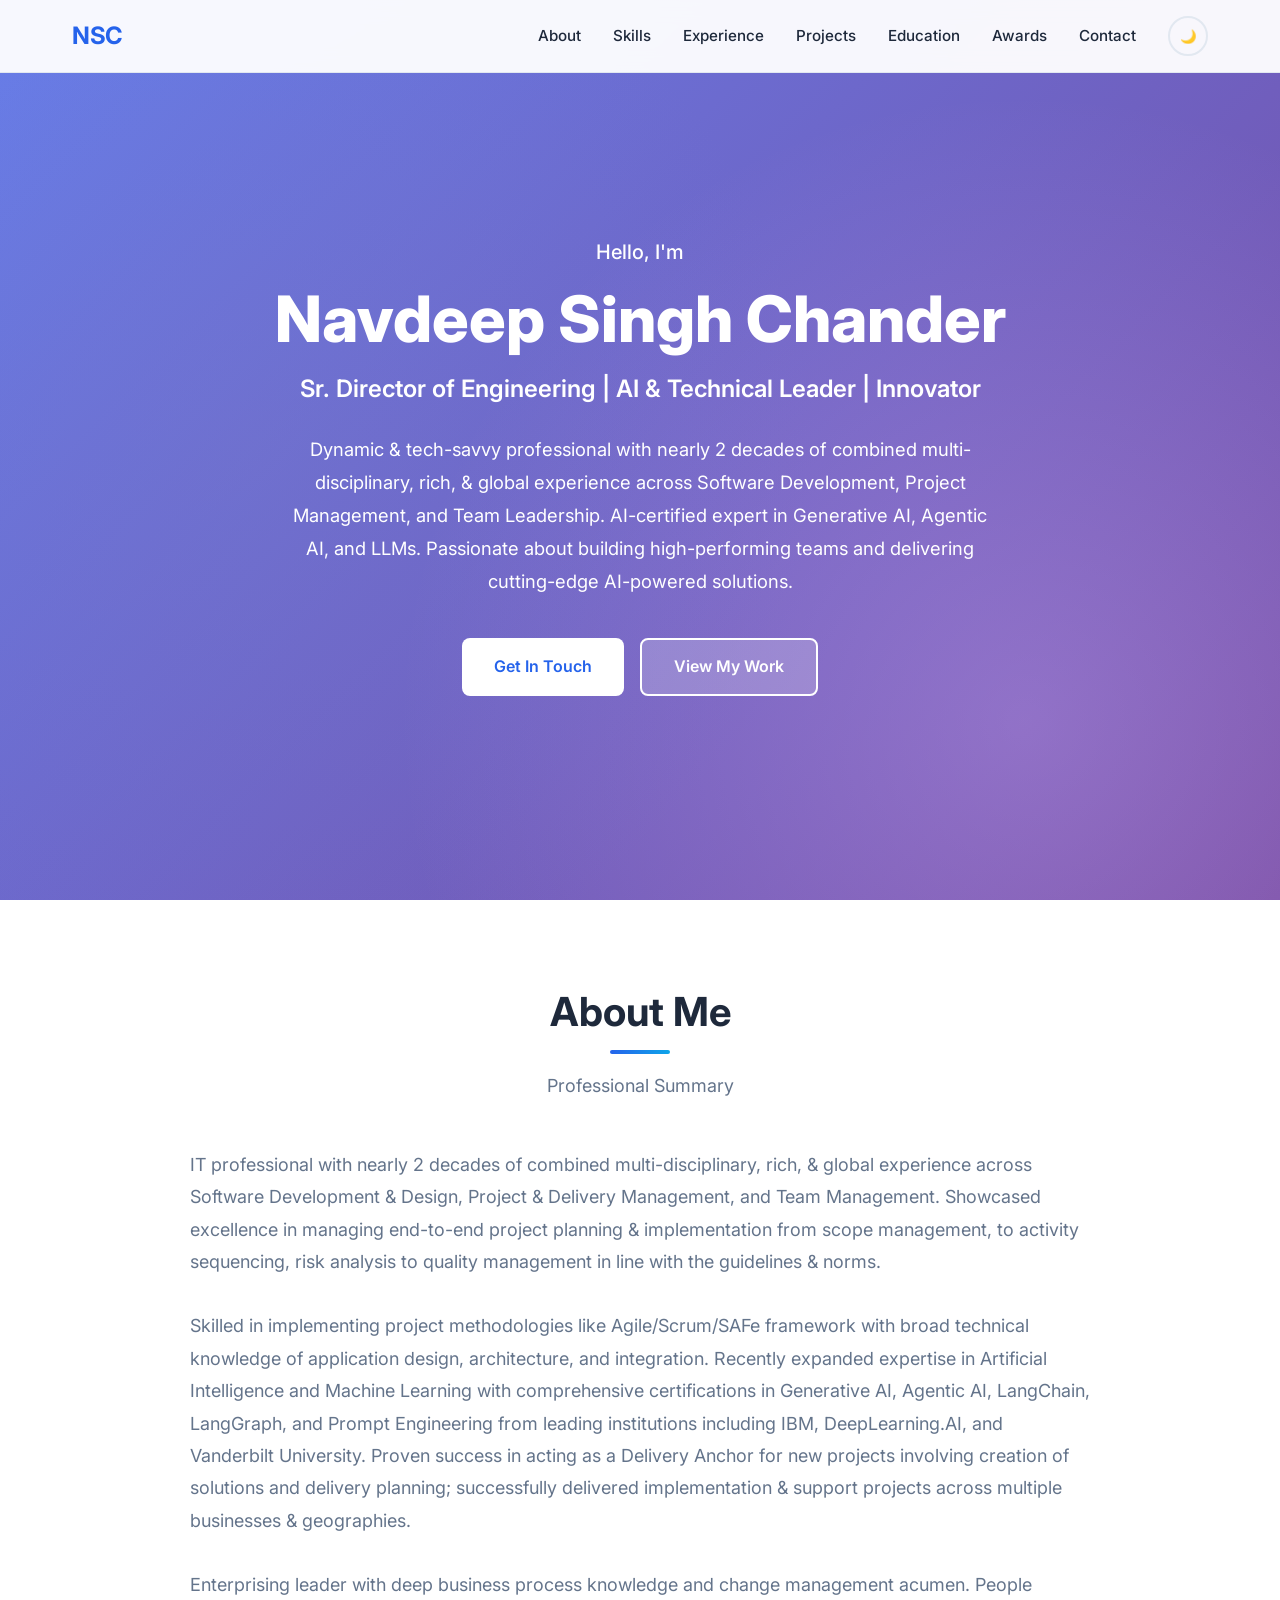
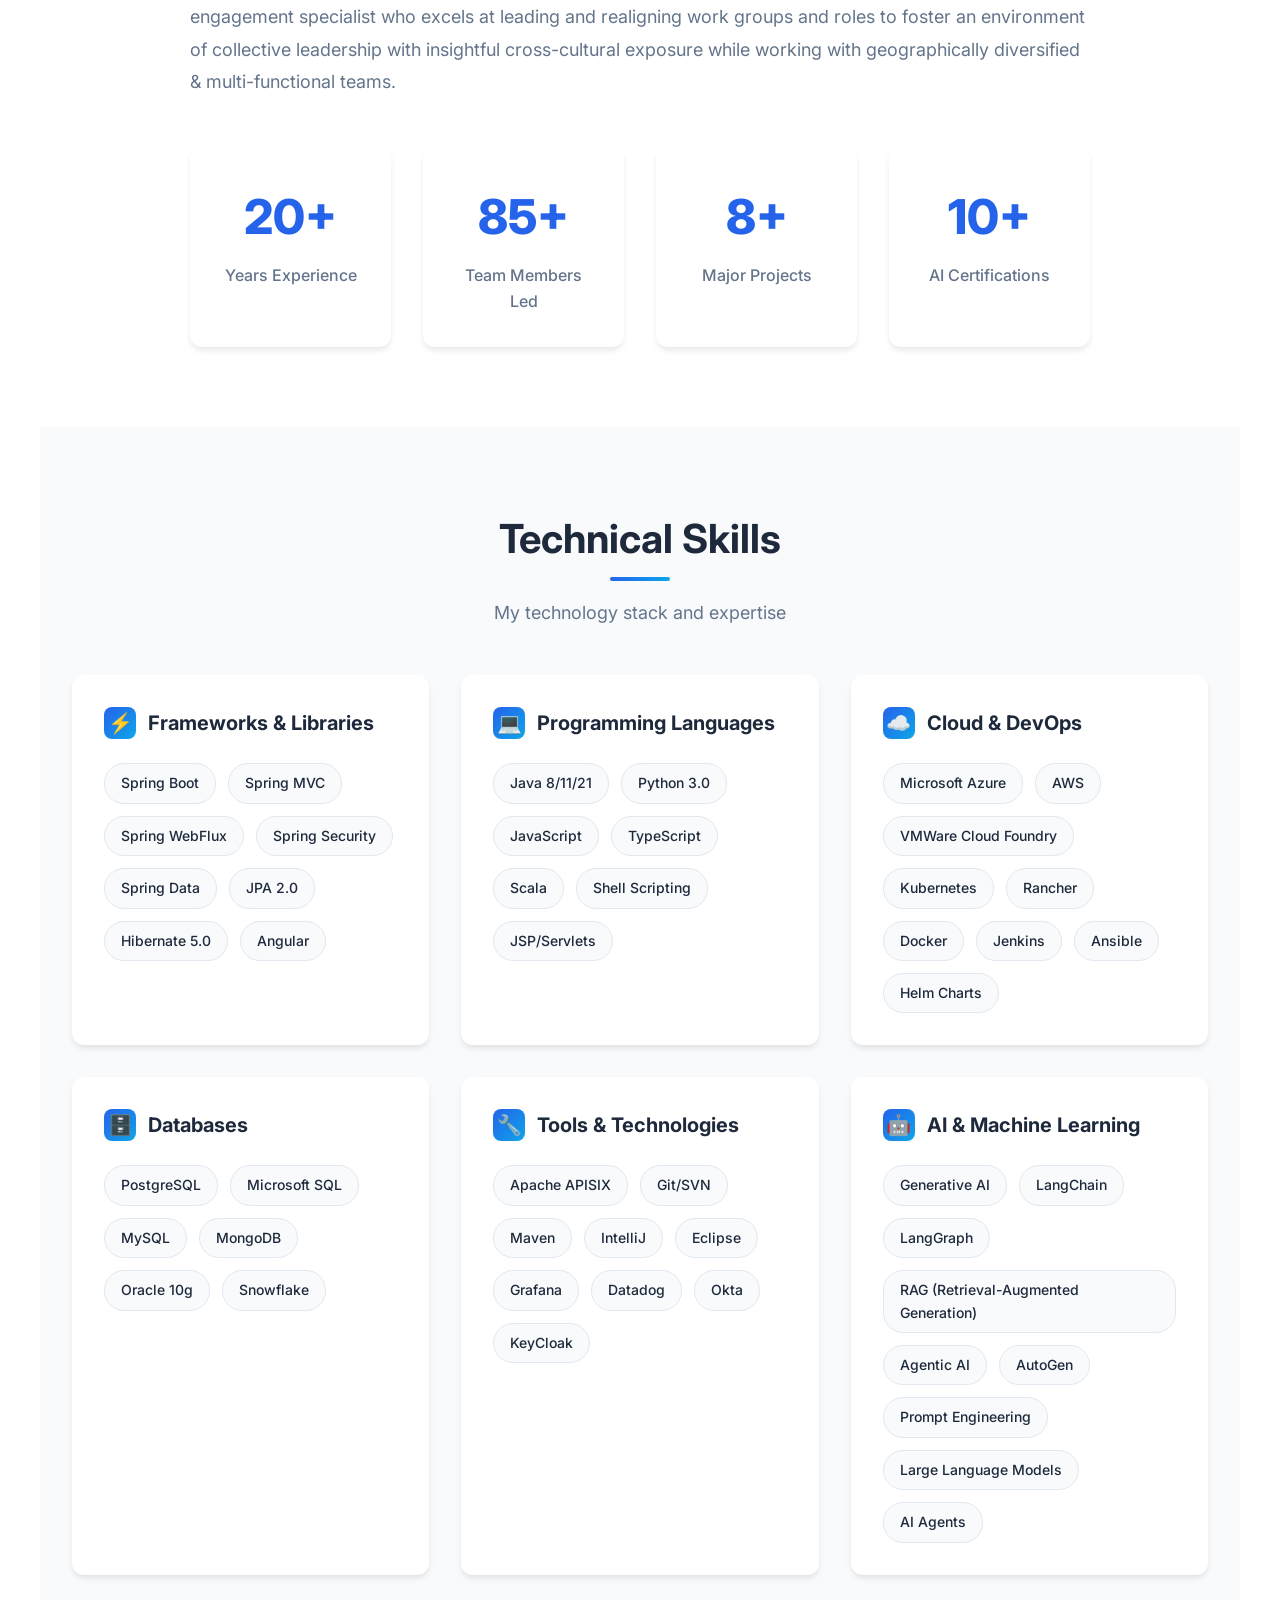
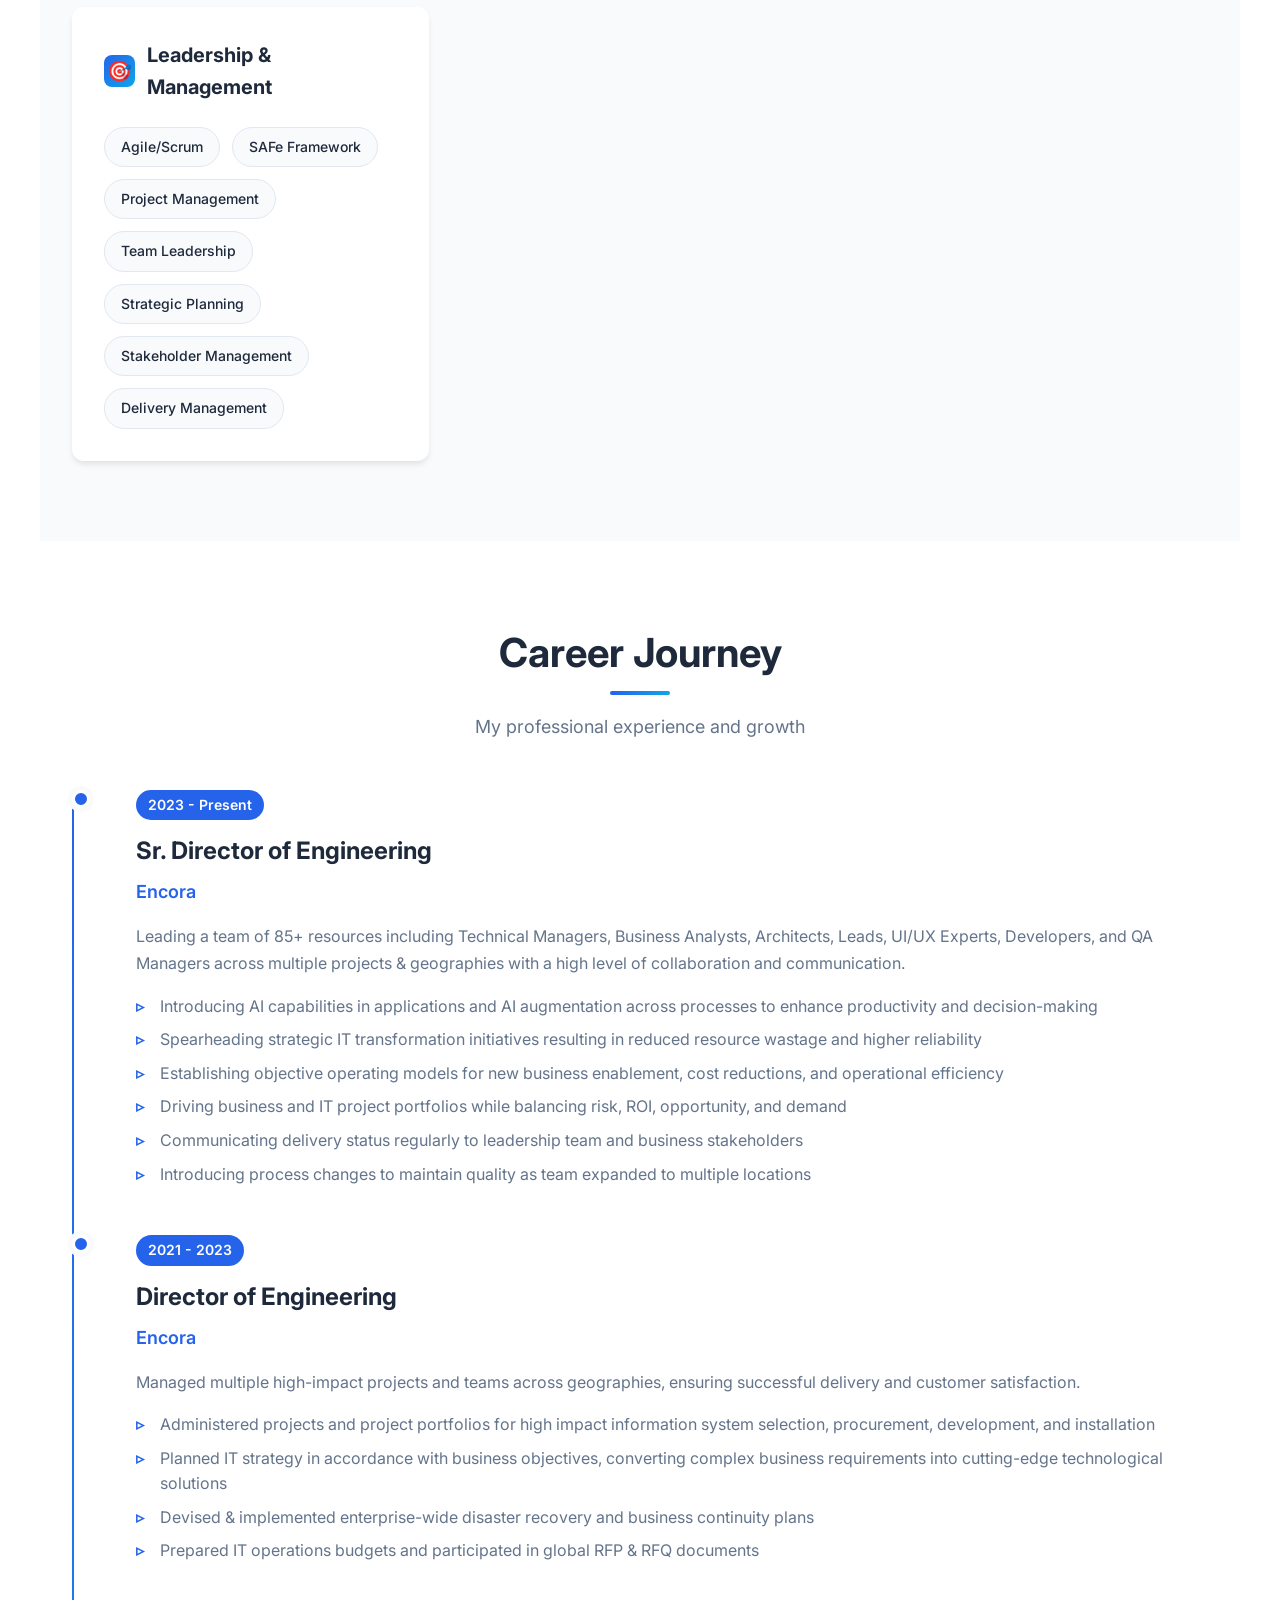
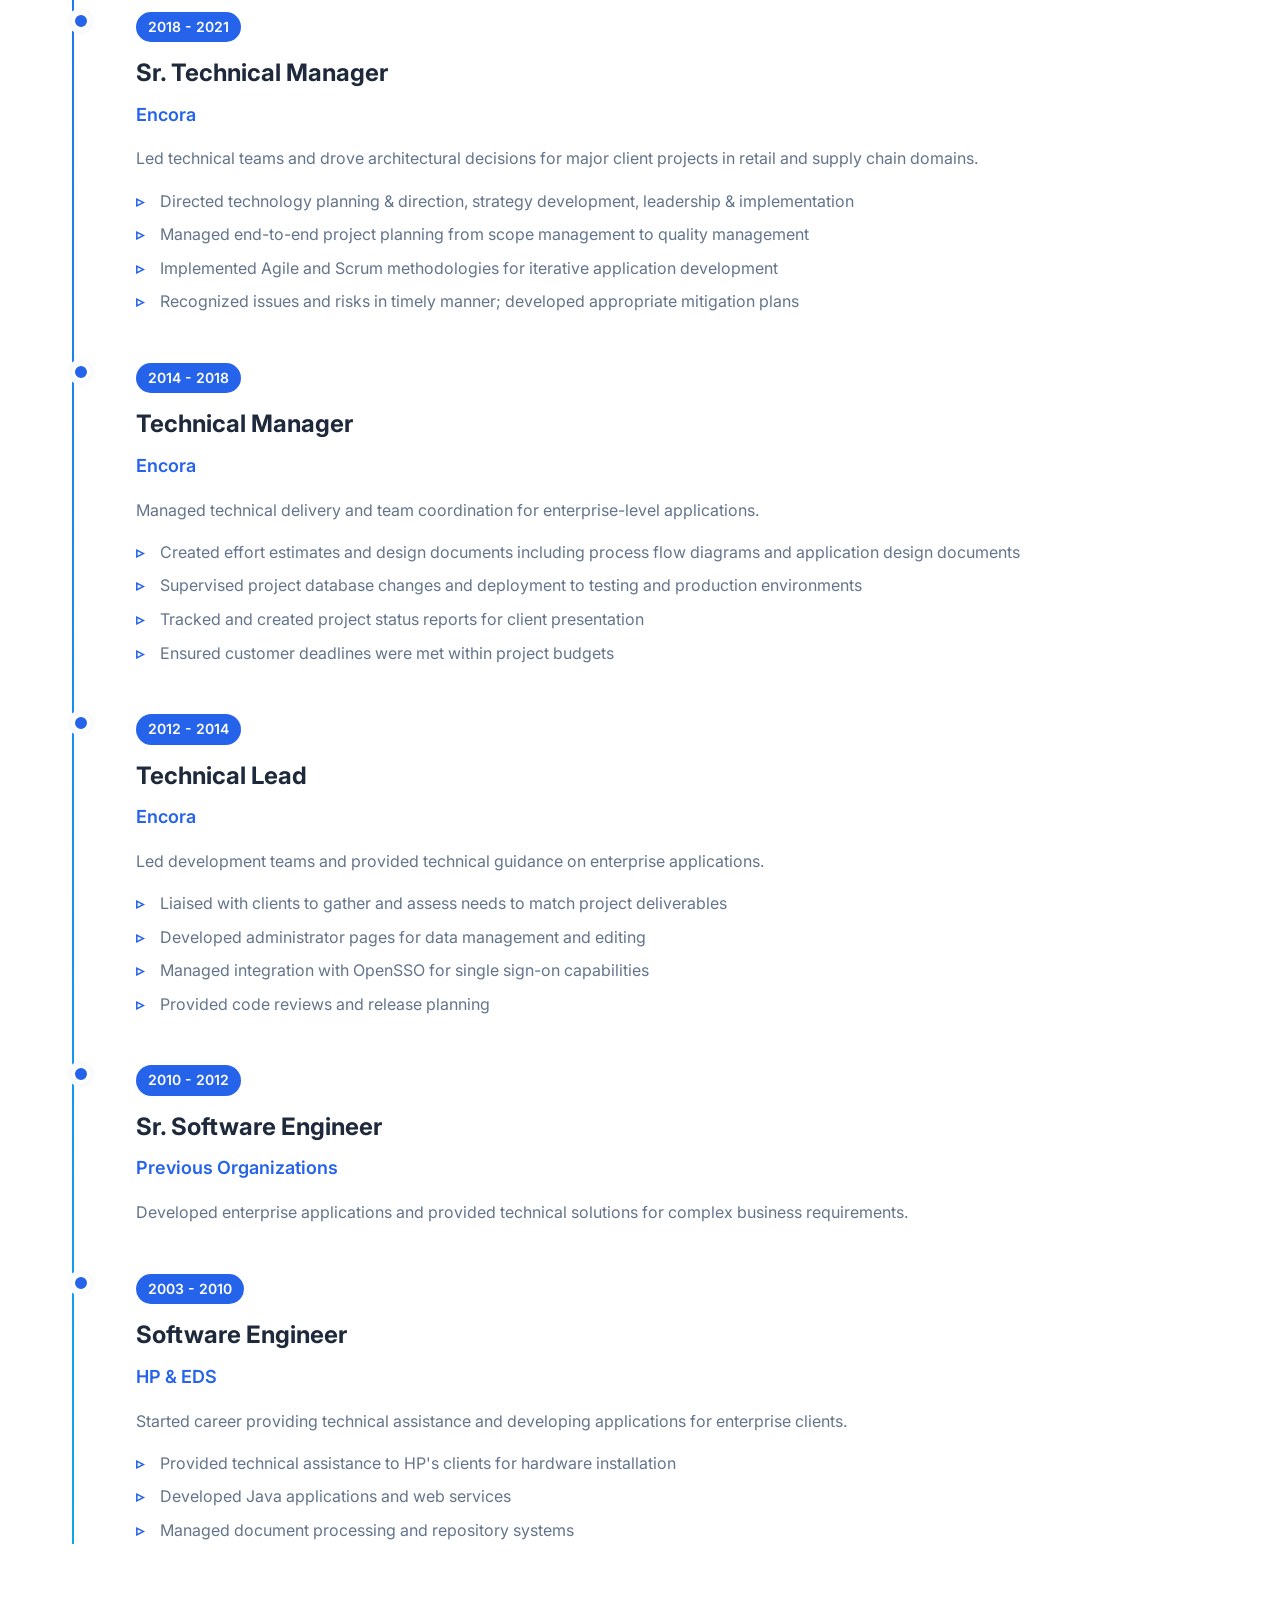
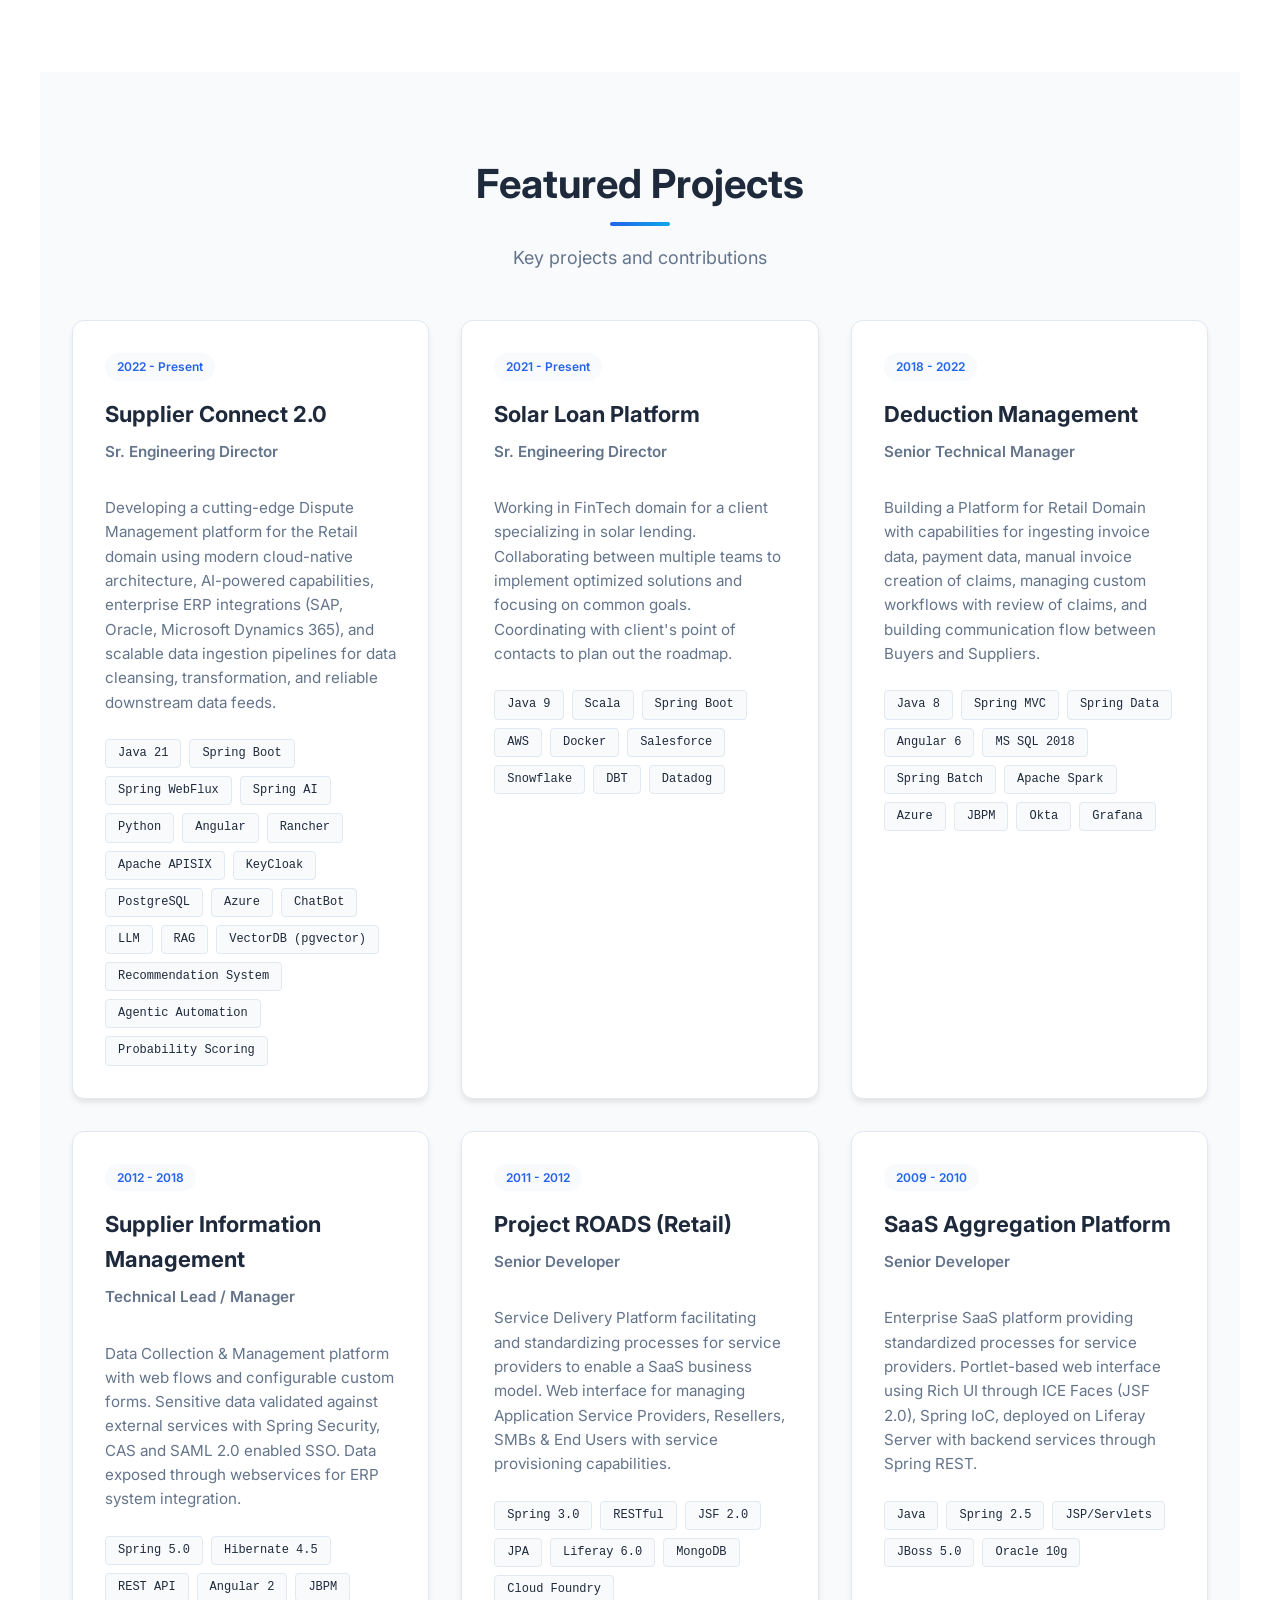
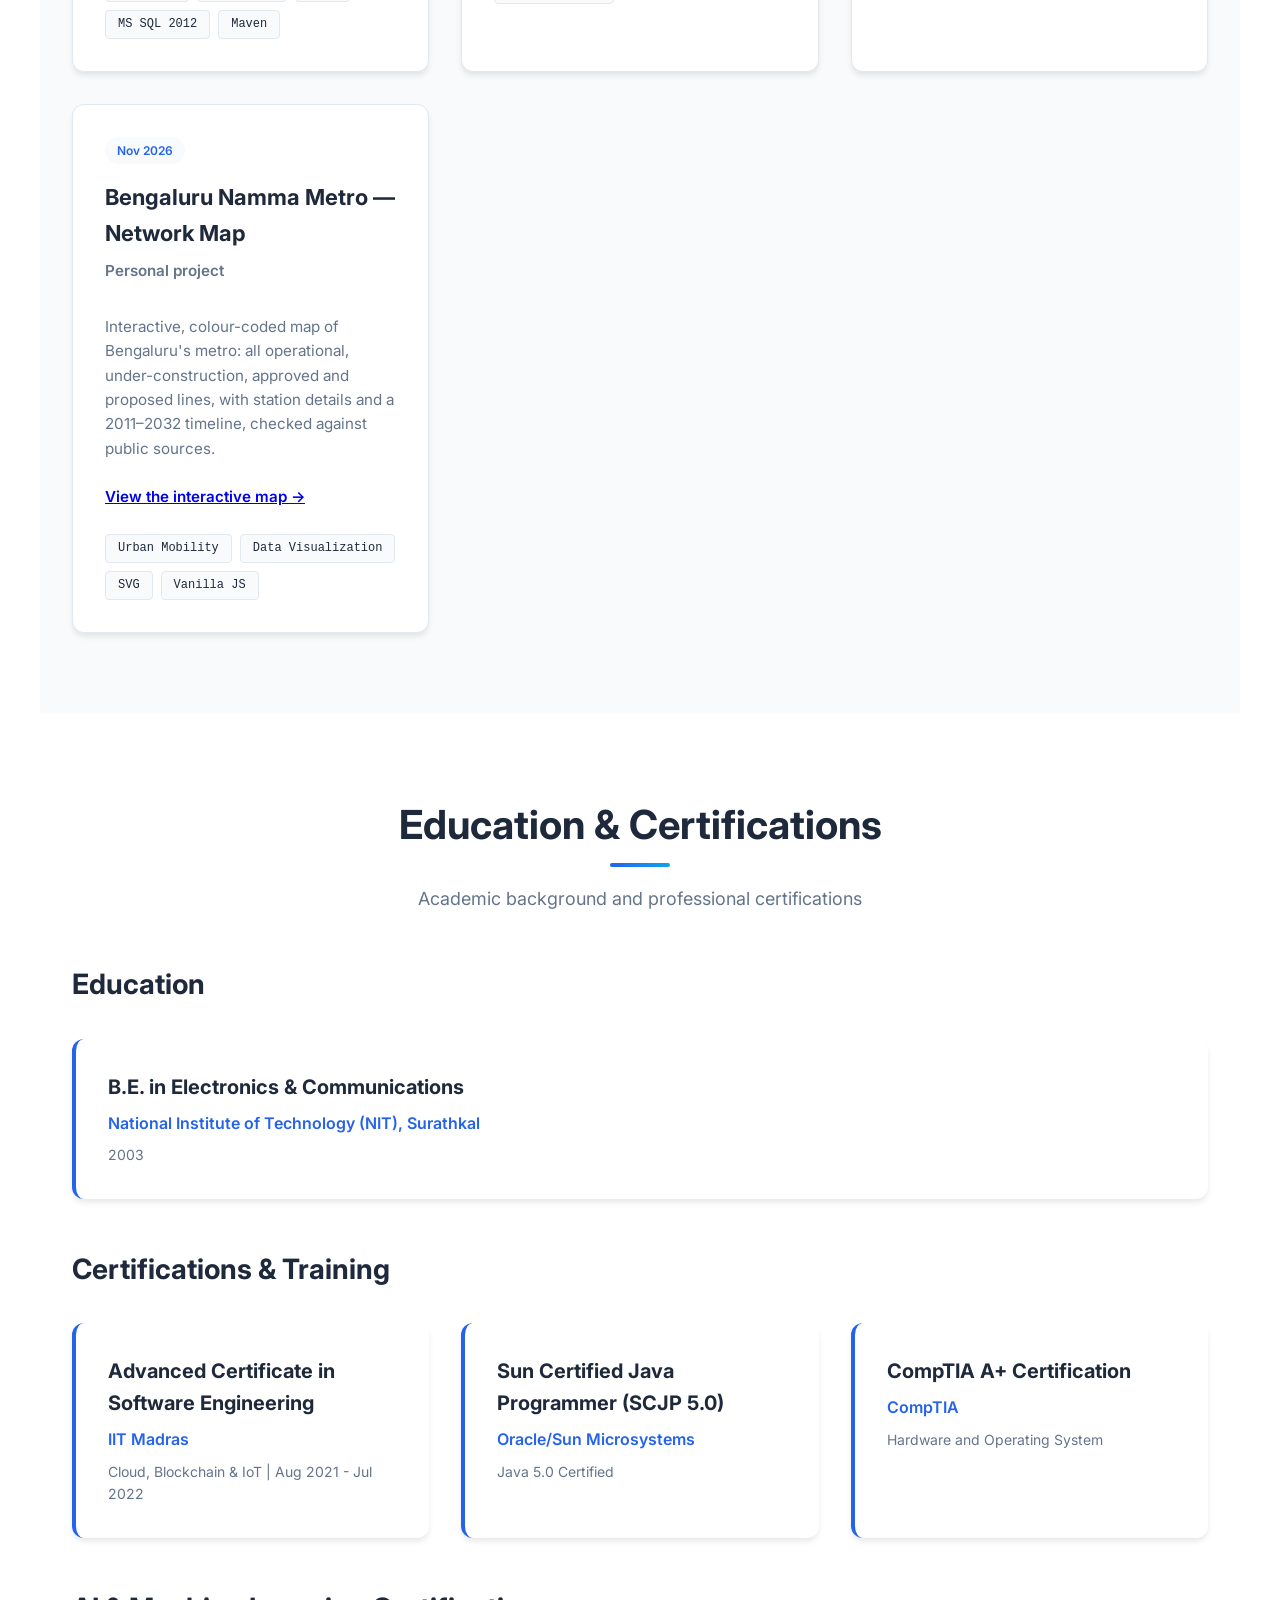
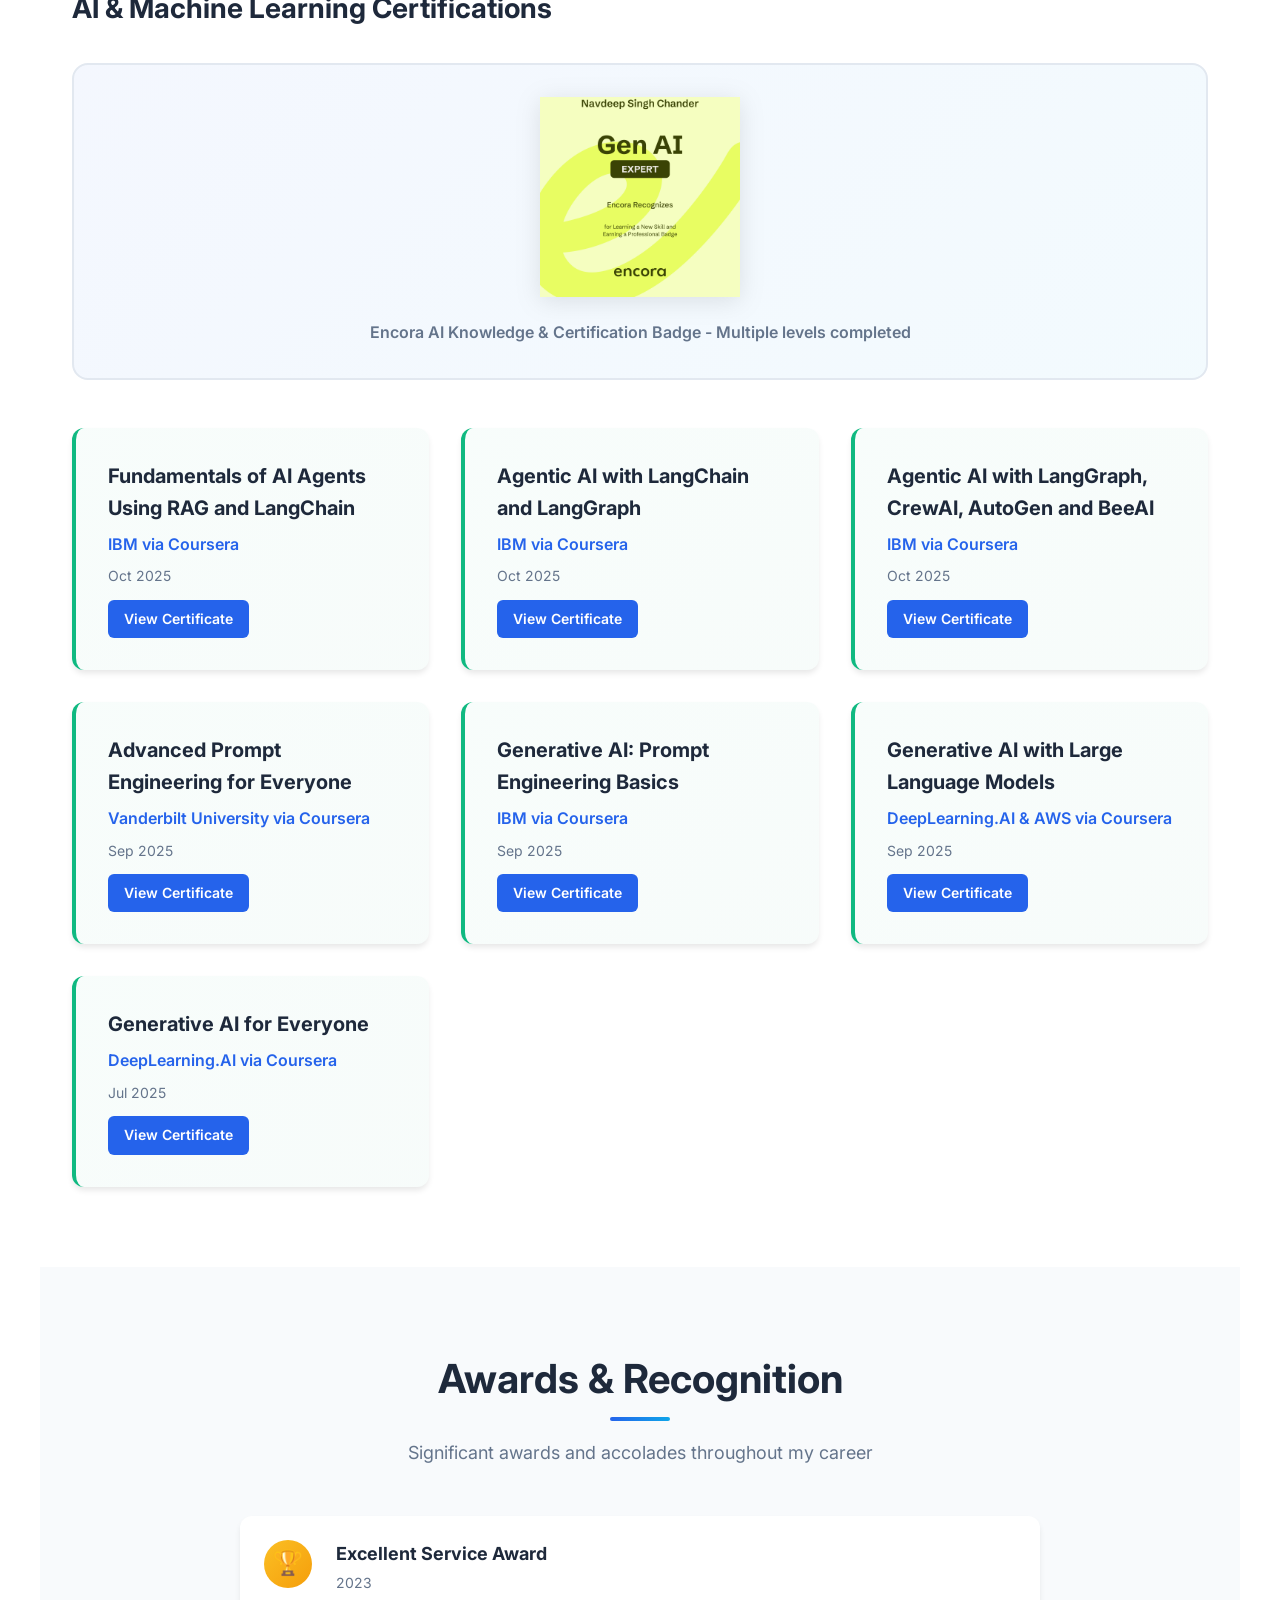
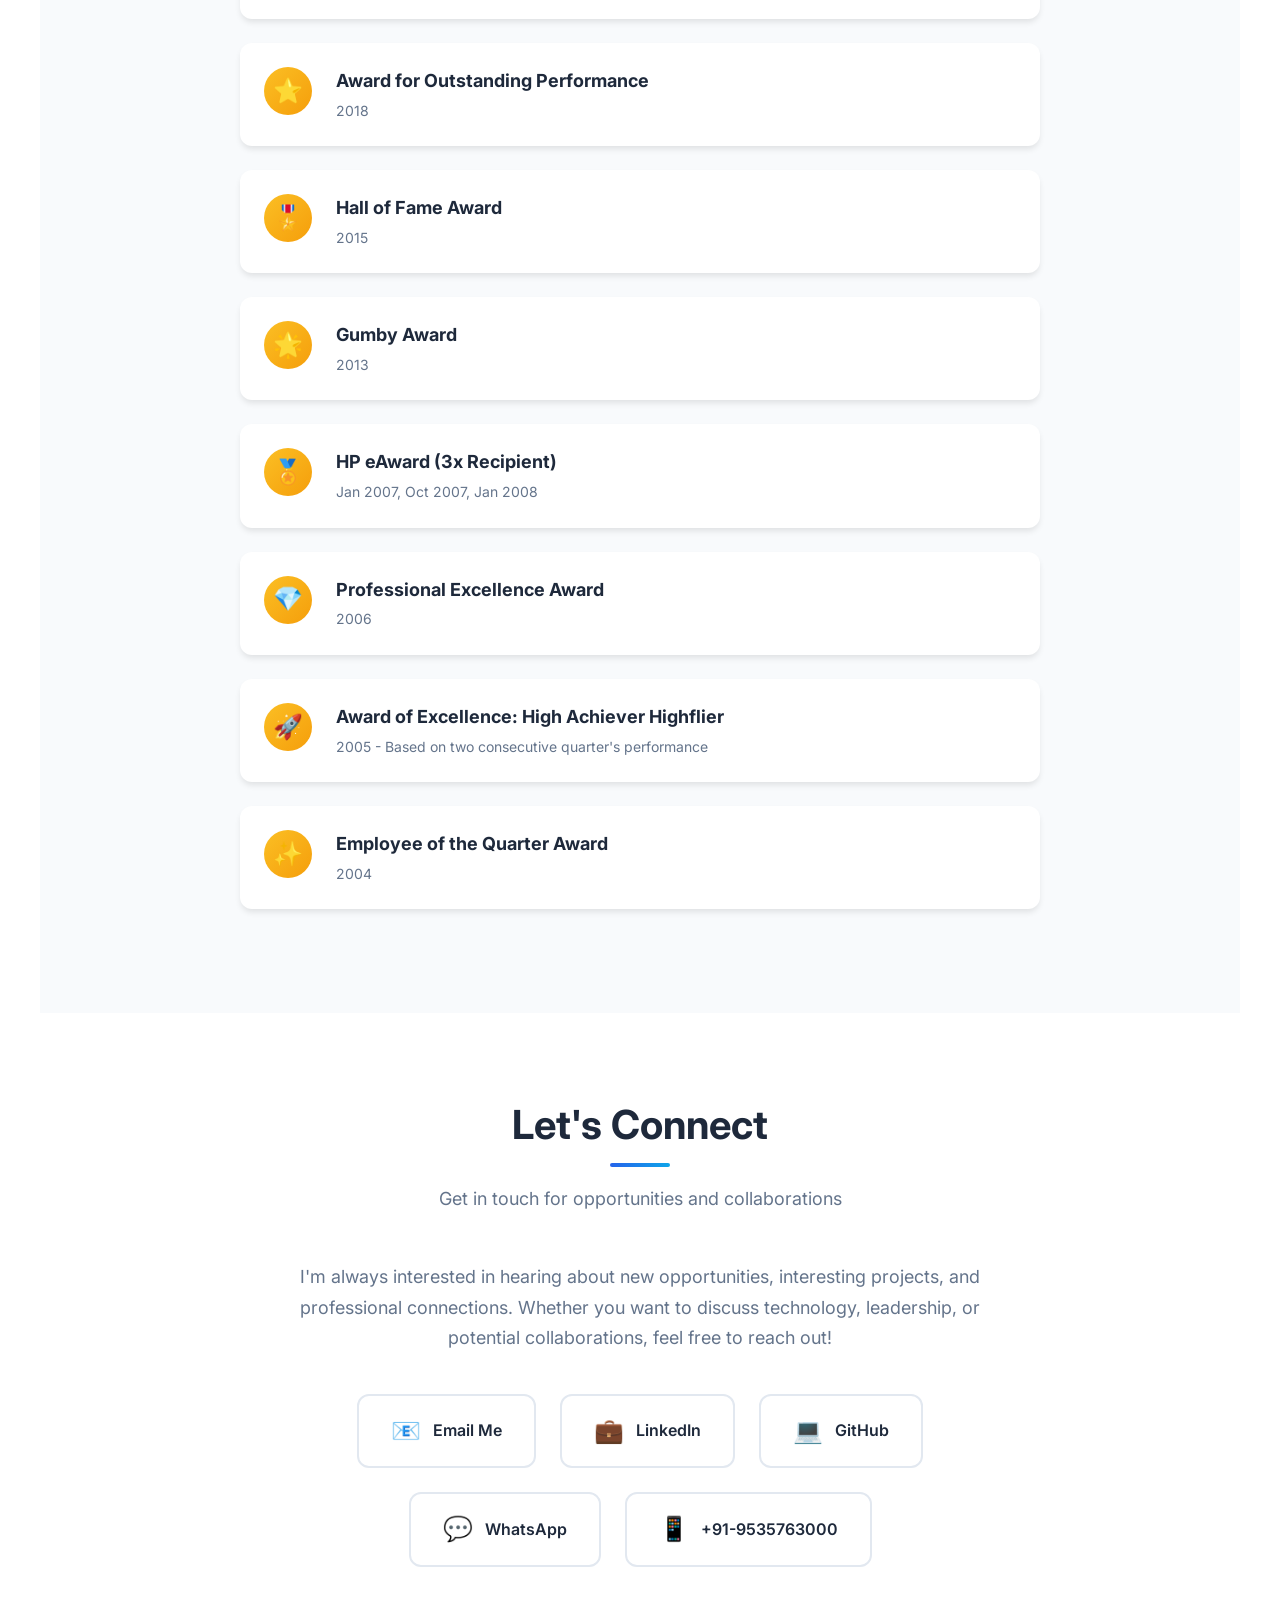
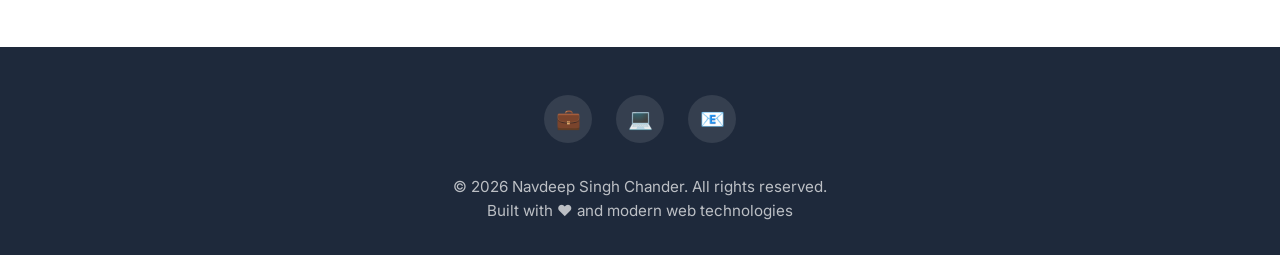
==== commit 15e185f6: "Add interactive Bengaluru Namma Metro network map - New page at /bengaluru-metro/: colour-coded map " ====
--- a/index.html
+++ b/index.html
@@ -474,6 +474,24 @@
                     <span class="tech-badge">Oracle 10g</span>
                 </div>
             </div>
+
+            <div class="project-card">
+                <div class="project-header">
+                    <span class="project-period">Nov 2026</span>
+                    <h3 class="project-title">Bengaluru Namma Metro — Network Map</h3>
+                    <p class="project-role">Personal project</p>
+                </div>
+                <div class="project-description">
+                    Interactive, colour-coded map of Bengaluru's metro: all operational, under-construction, approved and proposed lines, with station details and a 2011–2032 timeline, checked against public sources.
+                    <br><br><a href="bengaluru-metro/" style="font-weight:600">View the interactive map →</a>
+                </div>
+                <div class="project-tech">
+                    <span class="tech-badge">Urban Mobility</span>
+                    <span class="tech-badge">Data Visualization</span>
+                    <span class="tech-badge">SVG</span>
+                    <span class="tech-badge">Vanilla JS</span>
+                </div>
+            </div>
         </div>
     </section>
 
